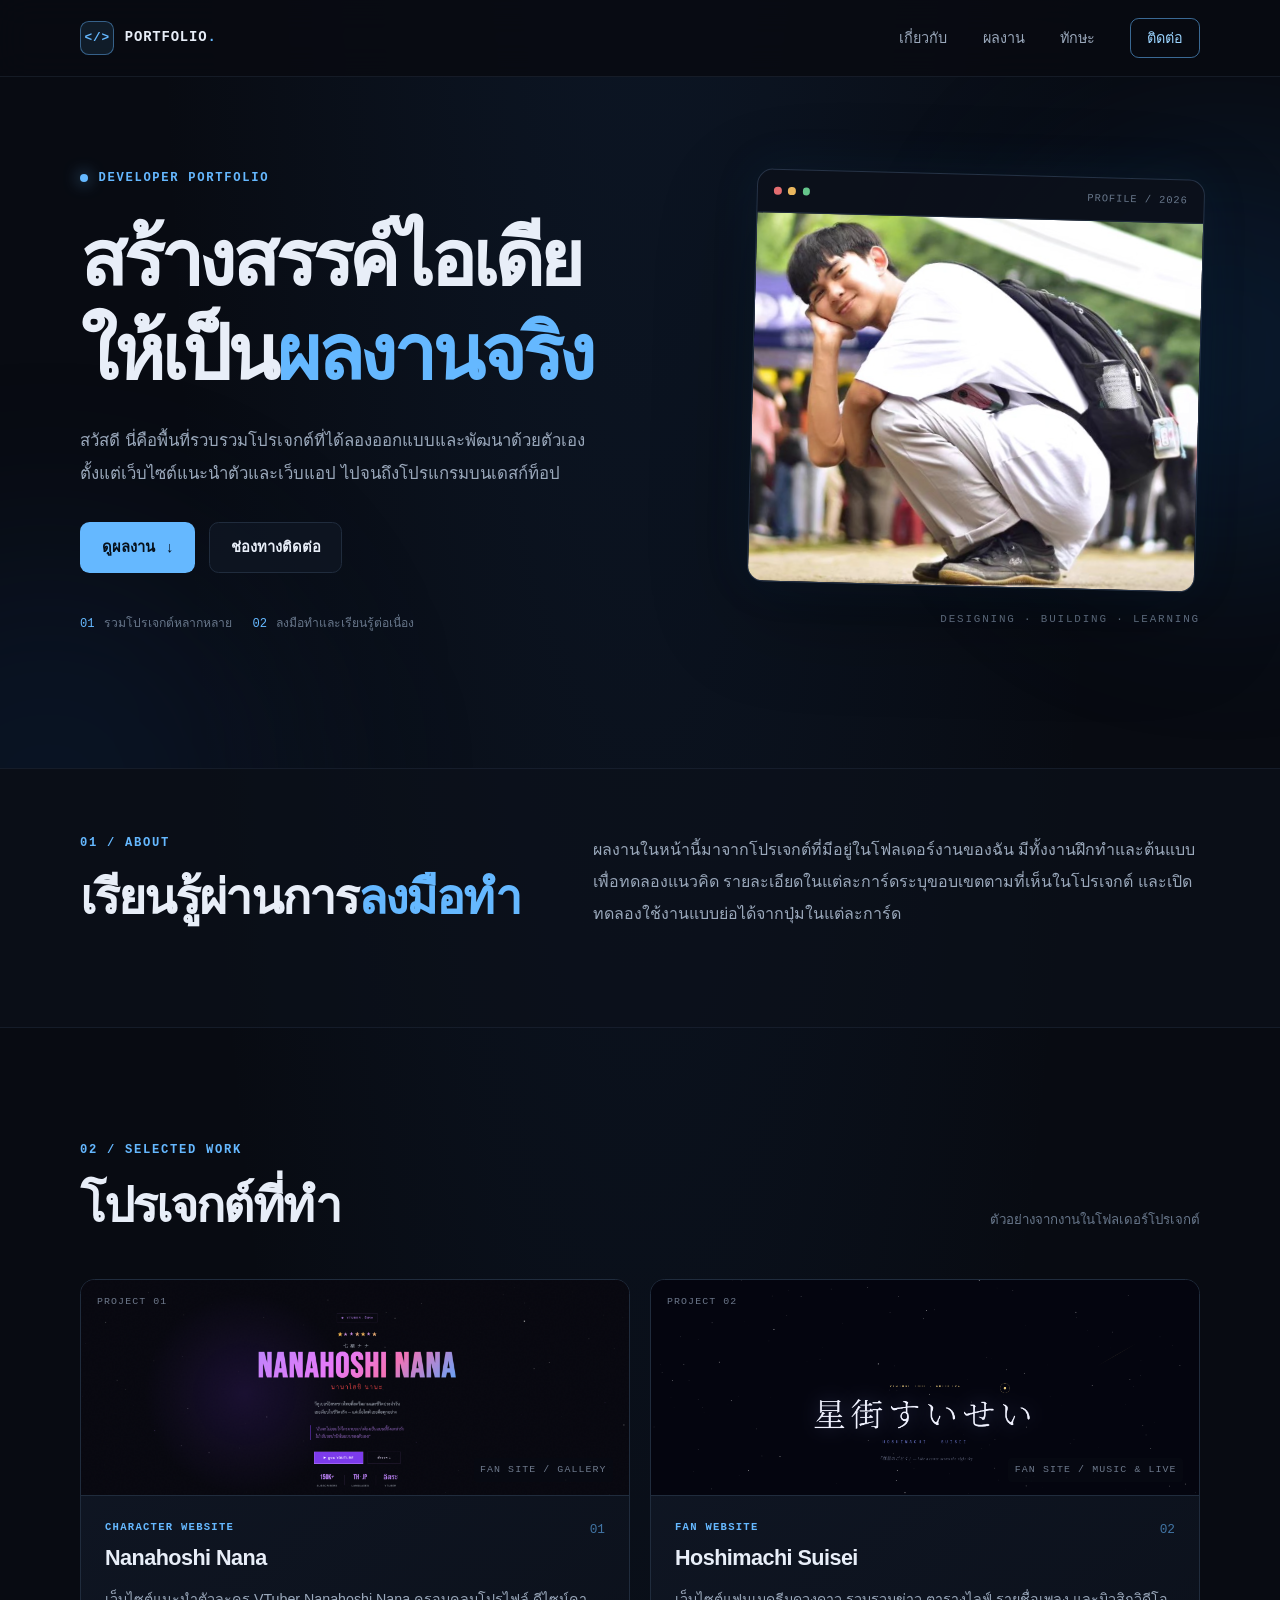
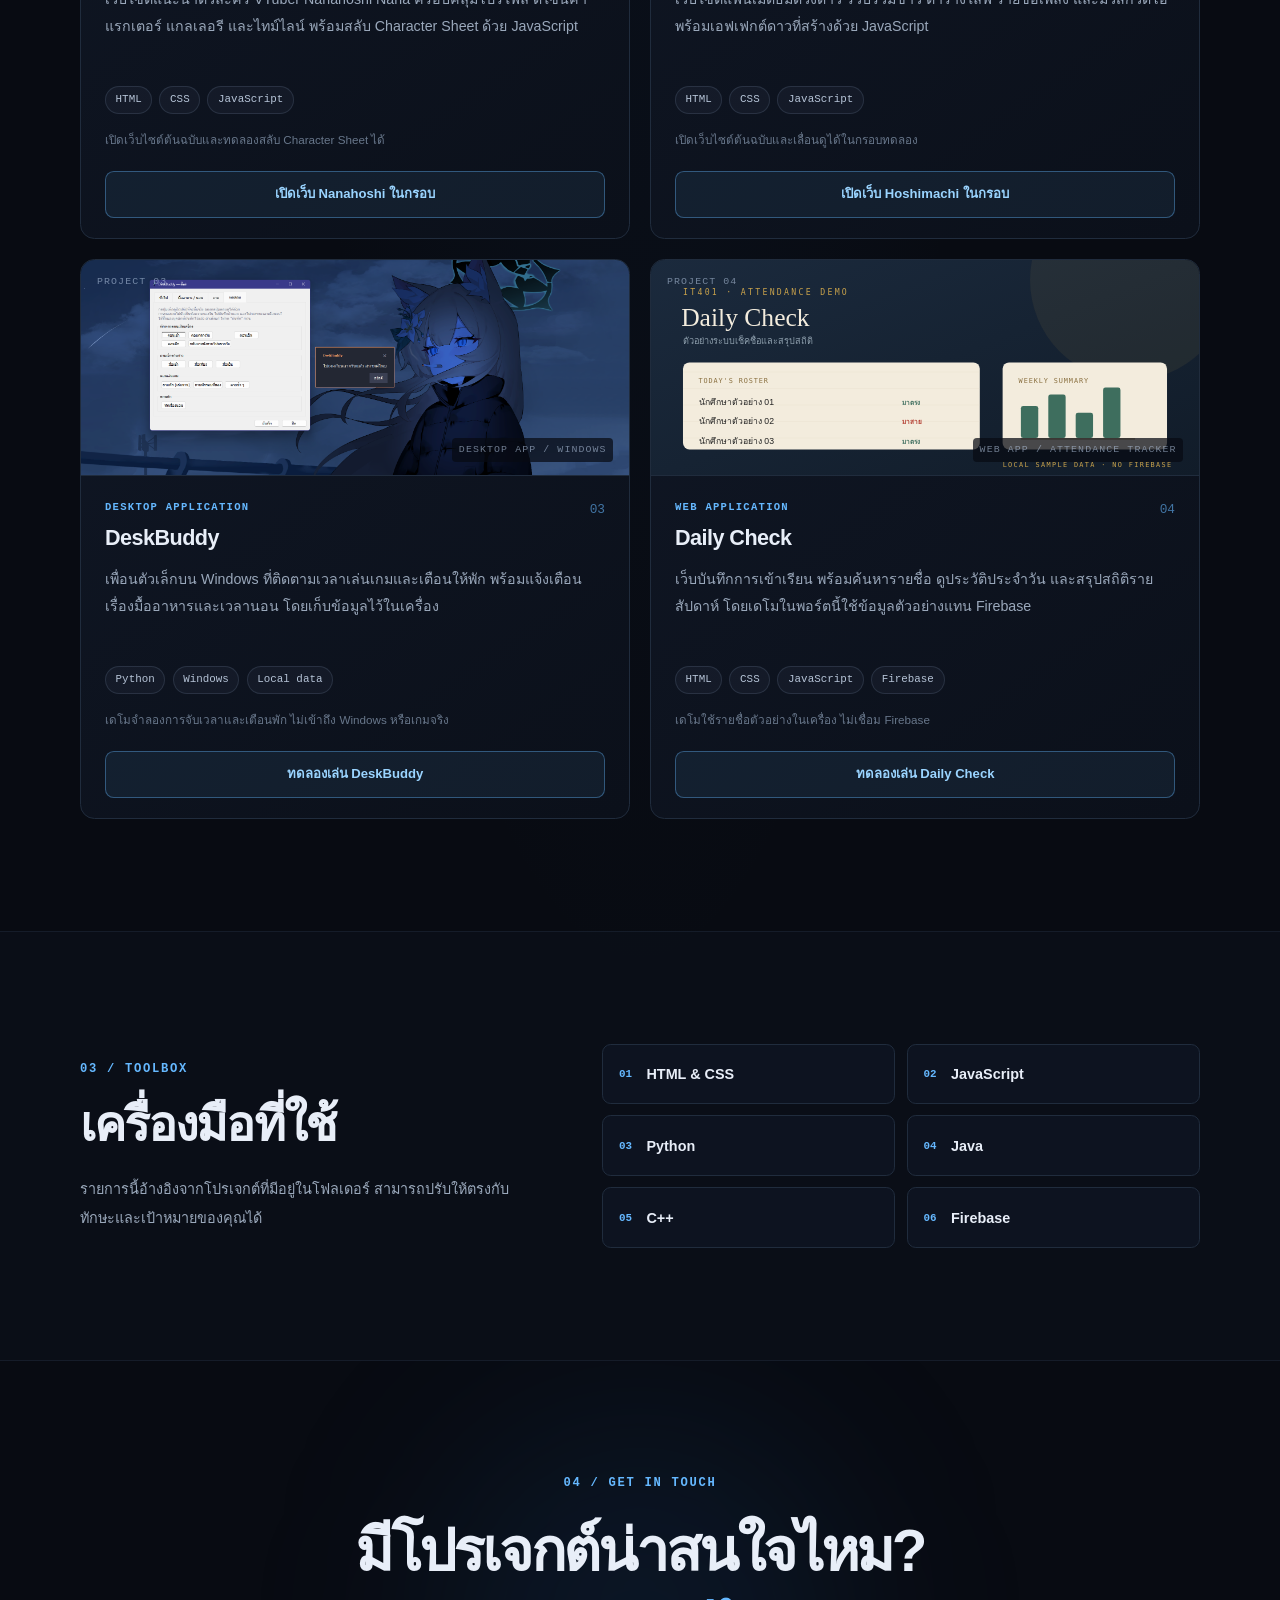
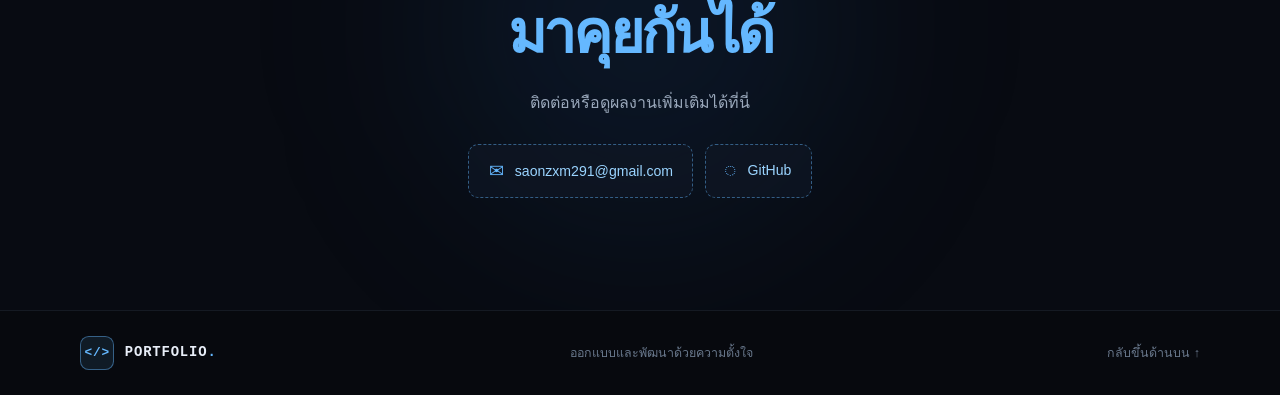
==== index.html @ f4c1aaa4 "Add files via upload" ====
<!DOCTYPE html>
<html lang="th">
  <head>
    <meta charset="UTF-8" />
    <meta name="viewport" content="width=device-width, initial-scale=1.0" />
    <meta
      name="description"
      content="พอร์ตโฟลิโอรวมผลงานด้านเว็บไซต์ โปรแกรม และแอปพลิเคชัน"
    />
    <meta name="theme-color" content="#080b12" />
    <link rel="stylesheet" href="styles.css" />
    <script src="portfolio.js" defer></script>
    <title>Portfolio | ผลงานและโปรเจกต์</title>
  </head>
  <body>
    <header class="header">
      <nav class="nav container" aria-label="เมนูหลัก">
        <a class="nav__logo" href="#home" aria-label="กลับไปหน้าแรก">
          <span class="nav__logo-mark">&lt;/&gt;</span>
          <span>PORTFOLIO<span class="text-accent">.</span></span>
        </a>

        <ul class="nav__list">
          <li><a class="nav__link" href="#about">เกี่ยวกับ</a></li>
          <li><a class="nav__link" href="#projects">ผลงาน</a></li>
          <li><a class="nav__link" href="#skills">ทักษะ</a></li>
          <li><a class="nav__contact" href="#contact">ติดต่อ</a></li>
        </ul>
      </nav>
    </header>

    <main>
      <section class="hero section" id="home">
        <div class="hero__glow hero__glow--one" aria-hidden="true"></div>
        <div class="hero__glow hero__glow--two" aria-hidden="true"></div>
        <div class="container hero__container">
          <div class="hero__content">
            <p class="eyebrow"><span class="status-dot"></span> DEVELOPER PORTFOLIO</p>
            <h1 class="hero__title">
              สร้างสรรค์ไอเดีย<br />
              ให้เป็น<span class="text-accent">ผลงานจริง</span>
            </h1>
            <p class="hero__description">
              สวัสดี นี่คือพื้นที่รวบรวมโปรเจกต์ที่ได้ลองออกแบบและพัฒนาด้วยตัวเอง
              ตั้งแต่เว็บไซต์แนะนำตัวและเว็บแอป ไปจนถึงโปรแกรมบนเดสก์ท็อป
            </p>
            <div class="hero__actions">
              <a class="button button--primary" href="#projects">
                ดูผลงาน <span aria-hidden="true">↓</span>
              </a>
              <a class="button button--outline" href="#contact">ช่องทางติดต่อ</a>
            </div>
            <div class="hero__meta">
              <span><span class="meta-mark">01</span> รวมโปรเจกต์หลากหลาย</span>
              <span><span class="meta-mark">02</span> ลงมือทำและเรียนรู้ต่อเนื่อง</span>
            </div>
          </div>

          <div class="hero__visual">
            <div class="visual-frame">
              <div class="visual-frame__top">
                <span></span><span></span><span></span>
                <span class="visual-frame__label">PROFILE / 2026</span>
              </div>
              <div class="visual-frame__body" data-image-frame>
                <img
                  class="visual-photo"
                  src="Pic/Profile 1.png"
                  alt="ภาพโปรไฟล์"
                  data-frame-image
                  hidden
                />
                <div class="visual-orbit visual-orbit--outer"></div>
                <div class="visual-orbit visual-orbit--inner"></div>
                <div class="visual-code" aria-hidden="true">
                  <span>const</span> creator = {<br />
                  &nbsp;&nbsp;ideas: <i>"many"</i>,<br />
                  &nbsp;&nbsp;status: <i>"building"</i><br />
                  };
                </div>
                <div class="visual-placeholder">
                  <span class="visual-placeholder__icon" aria-hidden="true">＋</span>
                  <span>เพิ่มภาพโปรไฟล์ของคุณ</span>
                  <small>ใส่รูปในโฟลเดอร์นี้แล้วแทนกรอบนี้ได้เลย</small>
                </div>
                <span class="visual-tag">CREATIVE × CODE</span>
              </div>
            </div>
            <span class="hero__visual-caption">DESIGNING · BUILDING · LEARNING</span>
          </div>
        </div>
      </section>

      <section class="about section section--compact" id="about">
        <div class="container about__container">
          <div>
            <p class="eyebrow">01 / ABOUT</p>
            <h2 class="section__title">เรียนรู้ผ่านการ<span class="text-accent">ลงมือทำ</span></h2>
          </div>
          <p class="about__text">
            ผลงานในหน้านี้มาจากโปรเจกต์ที่มีอยู่ในโฟลเดอร์งานของฉัน
            มีทั้งงานฝึกทำและต้นแบบเพื่อทดลองแนวคิด รายละเอียดในแต่ละการ์ดระบุขอบเขตตามที่เห็นในโปรเจกต์
            และเปิดทดลองใช้งานแบบย่อได้จากปุ่มในแต่ละการ์ด
          </p>
        </div>
      </section>

      <section class="projects section" id="projects">
        <div class="container">
          <div class="section-heading">
            <div>
              <p class="eyebrow">02 / SELECTED WORK</p>
              <h2 class="section__title">โปรเจกต์ที่ทำ</h2>
            </div>
            <p class="section-heading__note">ตัวอย่างจากงานในโฟลเดอร์โปรเจกต์</p>
          </div>

          <div class="projects__grid">
            <article class="project-card">
              <div class="project-card__image project-card__image--nanahoshi" data-image-frame>
                <img
                  class="project-card__photo"
                  src="Pic/projects/nanahoshi.png"
                  alt="ภาพตัวอย่าง Nanahoshi Nana"
                  data-frame-image
                  hidden
                />
                <span class="image-index">PROJECT 01</span>
                <span class="image-placeholder"><span aria-hidden="true">＋</span> Nanahoshi Nana</span>
                <span class="image-caption">FAN SITE / GALLERY</span>
              </div>
              <div class="project-card__body">
                <div class="project-card__heading">
                  <div>
                    <p class="project-card__type">CHARACTER WEBSITE</p>
                    <h3>Nanahoshi Nana</h3>
                  </div>
                  <span class="project-card__number">01</span>
                </div>
                <p class="project-card__description">
                  เว็บไซต์แนะนำตัวละคร VTuber Nanahoshi Nana ครอบคลุมโปรไฟล์
                  ดีไซน์คาแรกเตอร์ แกลเลอรี และไทม์ไลน์ พร้อมสลับ Character Sheet ด้วย JavaScript
                </p>
                <ul class="tag-list" aria-label="เทคโนโลยีที่ใช้">
                  <li>HTML</li>
                  <li>CSS</li>
                  <li>JavaScript</li>
                </ul>
                <p class="project-card__hint">เปิดเว็บไซต์ต้นฉบับและทดลองสลับ Character Sheet ได้</p>
              </div>
              <button
                class="project-preview__toggle"
                type="button"
                data-preview-toggle
                data-open-label="เปิดเว็บ Nanahoshi ในกรอบ"
                data-close-label="ปิดเว็บ Nanahoshi"
                aria-expanded="false"
                aria-controls="preview-nanahoshi"
              >เปิดเว็บ Nanahoshi ในกรอบ</button>
              <div class="project-preview" id="preview-nanahoshi" hidden>
                <div class="project-preview__toolbar">
                  <span>เว็บไซต์ Nanahoshi Nana · เลื่อนภายในกรอบได้</span>
                  <a href="demos/nanahoshi/index.html" target="_blank" rel="noopener">เปิดแท็บใหม่</a>
                </div>
                <iframe
                  title="เว็บไซต์ Nanahoshi Nana"
                  data-preview-src="demos/nanahoshi/index.html"
                  loading="lazy"
                  sandbox="allow-scripts"
                ></iframe>
              </div>
            </article>

            <article class="project-card">
              <div class="project-card__image project-card__image--hoshimachi" data-image-frame>
                <img
                  class="project-card__photo"
                  src="Pic/projects/hoshimachi.png"
                  alt="ภาพตัวอย่างเว็บไซต์ Hoshimachi Suisei"
                  data-frame-image
                  hidden
                />
                <span class="image-index">PROJECT 02</span>
                <span class="image-placeholder"><span aria-hidden="true">＋</span> Hoshimachi Suisei</span>
                <span class="image-caption">FAN SITE / MUSIC &amp; LIVE</span>
              </div>
              <div class="project-card__body">
                <div class="project-card__heading">
                  <div>
                    <p class="project-card__type">FAN WEBSITE</p>
                    <h3>Hoshimachi Suisei</h3>
                  </div>
                  <span class="project-card__number">02</span>
                </div>
                <p class="project-card__description">
                  เว็บไซต์แฟนเมดธีมดวงดาว รวบรวมข่าว ตารางไลฟ์ รายชื่อเพลง
                  และมิวสิกวิดีโอ พร้อมเอฟเฟกต์ดาวที่สร้างด้วย JavaScript
                </p>
                <ul class="tag-list" aria-label="เทคโนโลยีที่ใช้">
                  <li>HTML</li>
                  <li>CSS</li>
                  <li>JavaScript</li>
                </ul>
                <p class="project-card__hint">เปิดเว็บไซต์ต้นฉบับและเลื่อนดูได้ในกรอบทดลอง</p>
              </div>
              <button
                class="project-preview__toggle"
                type="button"
                data-preview-toggle
                data-open-label="เปิดเว็บ Hoshimachi ในกรอบ"
                data-close-label="ปิดเว็บ Hoshimachi"
                aria-expanded="false"
                aria-controls="preview-hoshimachi"
              >เปิดเว็บ Hoshimachi ในกรอบ</button>
              <div class="project-preview" id="preview-hoshimachi" hidden>
                <div class="project-preview__toolbar">
                  <span>เว็บไซต์ Hoshimachi Suisei · เลื่อนภายในกรอบได้</span>
                  <a href="demos/hoshimachi/index.html" target="_blank" rel="noopener">เปิดแท็บใหม่</a>
                </div>
                <iframe
                  title="เว็บไซต์ Hoshimachi Suisei"
                  data-preview-src="demos/hoshimachi/index.html"
                  loading="lazy"
                  sandbox="allow-scripts"
                ></iframe>
              </div>
            </article>

            <article class="project-card project-card--featured">
              <div class="project-card__image project-card__image--deskbuddy" data-image-frame>
                <img
                  class="project-card__photo"
                  src="Pic/projects/deskbuddy.png"
                  alt="ภาพหน้าจอ DeskBuddy"
                  data-frame-image
                  hidden
                />
                <span class="image-index">PROJECT 03</span>
                <span class="image-placeholder"><span aria-hidden="true">＋</span> DeskBuddy preview</span>
                <span class="image-caption">DESKTOP APP / WINDOWS</span>
              </div>
              <div class="project-card__body">
                <div class="project-card__heading">
                  <div>
                    <p class="project-card__type">DESKTOP APPLICATION</p>
                    <h3>DeskBuddy</h3>
                  </div>
                  <span class="project-card__number">03</span>
                </div>
                <p class="project-card__description">
                  เพื่อนตัวเล็กบน Windows ที่ติดตามเวลาเล่นเกมและเตือนให้พัก
                  พร้อมแจ้งเตือนเรื่องมื้ออาหารและเวลานอน โดยเก็บข้อมูลไว้ในเครื่อง
                </p>
                <ul class="tag-list" aria-label="เทคโนโลยีที่ใช้">
                  <li>Python</li>
                  <li>Windows</li>
                  <li>Local data</li>
                </ul>
                <p class="project-card__hint">เดโมจำลองการจับเวลาและเตือนพัก ไม่เข้าถึง Windows หรือเกมจริง</p>
              </div>
              <button
                class="project-preview__toggle"
                type="button"
                data-preview-toggle
                data-open-label="ทดลองเล่น DeskBuddy"
                data-close-label="ปิดเดโม DeskBuddy"
                aria-expanded="false"
                aria-controls="preview-deskbuddy"
              >ทดลองเล่น DeskBuddy</button>
              <div class="project-preview" id="preview-deskbuddy" hidden>
                <div class="project-preview__toolbar">
                  <span>เดโมเว็บจำลอง · ไม่อ่าน process หรือข้อมูลเครื่อง</span>
                  <a href="demos/deskbuddy/index.html" target="_blank" rel="noopener">เปิดแท็บใหม่</a>
                </div>
                <iframe
                  title="เดโมจำลอง DeskBuddy"
                  data-preview-src="demos/deskbuddy/index.html"
                  loading="lazy"
                  sandbox="allow-scripts"
                ></iframe>
              </div>
            </article>

            <article class="project-card">
              <div class="project-card__image project-card__image--check" data-image-frame>
                <img
                  class="project-card__photo"
                  src="Pic/projects/daily-check.svg"
                  alt="ภาพหน้าจอ Daily Check"
                  data-frame-image
                  hidden
                />
                <span class="image-index">PROJECT 04</span>
                <span class="image-placeholder"><span aria-hidden="true">＋</span> Daily Check demo</span>
                <span class="image-caption">WEB APP / ATTENDANCE TRACKER</span>
              </div>
              <div class="project-card__body">
                <div class="project-card__heading">
                  <div>
                    <p class="project-card__type">WEB APPLICATION</p>
                    <h3>Daily Check</h3>
                  </div>
                  <span class="project-card__number">04</span>
                </div>
                <p class="project-card__description">
                  เว็บบันทึกการเข้าเรียน พร้อมค้นหารายชื่อ ดูประวัติประจำวัน
                  และสรุปสถิติรายสัปดาห์ โดยเดโมในพอร์ตนี้ใช้ข้อมูลตัวอย่างแทน Firebase
                </p>
                <ul class="tag-list" aria-label="เทคโนโลยีที่ใช้">
                  <li>HTML</li>
                  <li>CSS</li>
                  <li>JavaScript</li>
                  <li>Firebase</li>
                </ul>
                <p class="project-card__hint">เดโมใช้รายชื่อตัวอย่างในเครื่อง ไม่เชื่อม Firebase</p>
              </div>
              <button
                class="project-preview__toggle"
                type="button"
                data-preview-toggle
                data-open-label="ทดลองเล่น Daily Check"
                data-close-label="ปิดเดโม Daily Check"
                aria-expanded="false"
                aria-controls="preview-daily-check"
              >ทดลองเล่น Daily Check</button>
              <div class="project-preview" id="preview-daily-check" hidden>
                <div class="project-preview__toolbar">
                  <span>ข้อมูลตัวอย่างเท่านั้น · ไม่มีการเชื่อมต่อหรือเขียนข้อมูล Firebase</span>
                  <a href="demos/daily-check/index.html" target="_blank" rel="noopener">เปิดแท็บใหม่</a>
                </div>
                <iframe
                  title="เดโมจำลอง Daily Check"
                  data-preview-src="demos/daily-check/index.html"
                  loading="lazy"
                  sandbox="allow-scripts"
                ></iframe>
              </div>
            </article>
          </div>
        </div>
      </section>

      <section class="skills section" id="skills">
        <div class="container skills__container">
          <div>
            <p class="eyebrow">03 / TOOLBOX</p>
            <h2 class="section__title">เครื่องมือที่ใช้</h2>
            <p class="skills__description">
              รายการนี้อ้างอิงจากโปรเจกต์ที่มีอยู่ในโฟลเดอร์ สามารถปรับให้ตรงกับทักษะและเป้าหมายของคุณได้
            </p>
          </div>
          <ul class="skills__list">
            <li><span>01</span> HTML &amp; CSS</li>
            <li><span>02</span> JavaScript</li>
            <li><span>03</span> Python</li>
            <li><span>04</span> Java</li>
            <li><span>05</span> C++</li>
            <li><span>06</span> Firebase</li>
          </ul>
        </div>
      </section>

      <section class="contact section" id="contact">
        <div class="container contact__container">
          <p class="eyebrow">04 / GET IN TOUCH</p>
          <h2 class="contact__title">มีโปรเจกต์น่าสนใจไหม?<br /><span class="text-accent">มาคุยกันได้</span></h2>
          <p class="contact__description">
            ติดต่อหรือดูผลงานเพิ่มเติมได้ที่นี่
          </p>
          <div class="contact__placeholder" role="list" aria-label="ช่องทางติดต่อ">
            <div class="contact__copy-wrap" role="listitem">
              <button class="contact__item" type="button" data-copy-email="saonzxm291@gmail.com">
                <span aria-hidden="true">✉</span>
                <span>saonzxm291@gmail.com</span>
              </button>
              <span class="contact__copy-toast" data-copy-toast aria-hidden="true"></span>
            </div>
            <a class="contact__item" href="https://github.com/sook001" target="_blank" rel="noopener noreferrer" role="listitem">
              <span aria-hidden="true">◌</span>
              <span>GitHub</span>
            </a>
          </div>
          <p class="contact__copy-status" data-copy-status role="status" aria-live="polite"></p>
        </div>
      </section>
    </main>

    <footer class="footer">
      <div class="container footer__container">
        <a class="nav__logo" href="#home">
          <span class="nav__logo-mark">&lt;/&gt;</span>
          <span>PORTFOLIO<span class="text-accent">.</span></span>
        </a>
        <p>ออกแบบและพัฒนาด้วยความตั้งใจ</p>
        <a class="footer__top" href="#home">กลับขึ้นด้านบน ↑</a>
      </div>
    </footer>
  </body>
</html>
---- styles.css ----
:root {
  color-scheme: dark;
  --color-bg: #080b12;
  --color-bg-soft: #0c111b;
  --color-panel: #101725;
  --color-panel-light: #141e2e;
  --color-border: #202c3d;
  --color-text: #e8eef8;
  --color-muted: #9aa8bb;
  --color-dim: #68778b;
  --color-accent: #65b8ff;
  --color-accent-bright: #9ad4ff;
  --font-sans: "Inter", "Noto Sans Thai", "Leelawadee UI", Tahoma, sans-serif;
}

* {
  box-sizing: border-box;
  margin: 0;
  padding: 0;
}

html {
  scroll-behavior: smooth;
  scroll-padding-top: 6rem;
}

body {
  min-width: 320px;
  background:
    radial-gradient(ellipse at 50% -25%, rgba(35, 83, 142, 0.18), transparent 55%),
    var(--color-bg);
  color: var(--color-text);
  font-family: var(--font-sans);
  font-size: 1rem;
  line-height: 1.7;
  -webkit-font-smoothing: antialiased;
}

a {
  color: inherit;
  text-decoration: none;
}

ul {
  list-style: none;
}

a:focus-visible,
button:focus-visible {
  outline: 2px solid var(--color-accent-bright);
  outline-offset: 4px;
}

.container {
  width: min(1120px, calc(100% - 3rem));
  margin-inline: auto;
}

.section {
  position: relative;
  padding: 7rem 0;
}

.section--compact {
  padding: 4rem 0 6rem;
}

.text-accent {
  color: var(--color-accent);
}

.eyebrow {
  display: flex;
  align-items: center;
  gap: 0.65rem;
  color: var(--color-accent);
  font-family: "Consolas", "Courier New", monospace;
  font-size: 0.76rem;
  font-weight: 700;
  letter-spacing: 0.14em;
}

.header {
  position: fixed;
  z-index: 10;
  inset: 0 0 auto;
  border-bottom: 1px solid rgba(120, 151, 191, 0.12);
  background: rgba(8, 11, 18, 0.88);
  backdrop-filter: blur(16px);
}

.nav {
  display: flex;
  min-height: 4.75rem;
  align-items: center;
  justify-content: space-between;
  gap: 2rem;
}

.nav__logo {
  display: inline-flex;
  align-items: center;
  gap: 0.65rem;
  font-family: "Consolas", "Courier New", monospace;
  font-size: 0.87rem;
  font-weight: 700;
  letter-spacing: 0.06em;
}

.nav__logo-mark {
  display: grid;
  width: 2.15rem;
  height: 2.15rem;
  place-items: center;
  border: 1px solid rgba(101, 184, 255, 0.45);
  border-radius: 0.55rem;
  background: rgba(101, 184, 255, 0.1);
  color: var(--color-accent);
  font-size: 0.8rem;
}

.nav__list {
  display: flex;
  align-items: center;
  gap: clamp(1rem, 3vw, 2.2rem);
  color: var(--color-muted);
  font-size: 0.9rem;
}

.nav__link {
  transition: color 160ms ease;
}

.nav__link:hover,
.footer__top:hover {
  color: var(--color-accent-bright);
}

.nav__contact {
  display: inline-flex;
  min-height: 2.55rem;
  align-items: center;
  padding: 0.35rem 1rem;
  border: 1px solid rgba(101, 184, 255, 0.55);
  border-radius: 0.55rem;
  color: var(--color-accent-bright);
  transition: background-color 160ms ease, border-color 160ms ease;
}

.nav__contact:hover {
  border-color: var(--color-accent);
  background: rgba(101, 184, 255, 0.1);
}

.hero {
  min-height: 48rem;
  overflow: hidden;
  padding-top: 10.5rem;
  padding-bottom: 6.5rem;
}

.hero__container {
  position: relative;
  z-index: 1;
  display: grid;
  grid-template-columns: 1.06fr 0.94fr;
  align-items: center;
  gap: clamp(3rem, 7vw, 6.5rem);
}

.hero__glow {
  position: absolute;
  width: 25rem;
  aspect-ratio: 1;
  border-radius: 50%;
  background: rgba(27, 105, 190, 0.16);
  filter: blur(95px);
  pointer-events: none;
}

.hero__glow--one {
  top: 10rem;
  right: -9rem;
}

.hero__glow--two {
  bottom: -16rem;
  left: -12rem;
  width: 30rem;
  background: rgba(24, 62, 122, 0.16);
}

.status-dot {
  width: 0.5rem;
  height: 0.5rem;
  border-radius: 50%;
  background: var(--color-accent);
  box-shadow: 0 0 1rem rgba(101, 184, 255, 0.8);
}

.hero__title {
  margin-top: 1.55rem;
  font-size: clamp(3rem, 6vw, 5.15rem);
  font-weight: 750;
  letter-spacing: -0.055em;
  line-height: 1.22;
}

.hero__description {
  max-width: 35rem;
  margin-top: 1.5rem;
  color: var(--color-muted);
  font-size: 1.05rem;
  line-height: 1.95;
}

.hero__actions {
  display: flex;
  flex-wrap: wrap;
  gap: 0.85rem;
  margin-top: 2rem;
}

.button {
  display: inline-flex;
  min-height: 3.15rem;
  align-items: center;
  justify-content: center;
  gap: 0.7rem;
  padding: 0.7rem 1.3rem;
  border: 1px solid transparent;
  border-radius: 0.6rem;
  font-size: 0.92rem;
  font-weight: 650;
  transition: transform 160ms ease, background-color 160ms ease, border-color 160ms ease;
}

.button:hover {
  transform: translateY(-2px);
}

.button--primary {
  background: var(--color-accent);
  color: #07101a;
}

.button--primary:hover {
  background: var(--color-accent-bright);
}

.button--outline {
  border-color: var(--color-border);
  background: rgba(16, 23, 37, 0.65);
  color: var(--color-text);
}

.button--outline:hover {
  border-color: rgba(101, 184, 255, 0.55);
}

.hero__meta {
  display: flex;
  flex-wrap: wrap;
  gap: 1.3rem;
  margin-top: 2.5rem;
  color: var(--color-dim);
  font-size: 0.76rem;
}

.meta-mark {
  margin-right: 0.35rem;
  color: var(--color-accent);
  font-family: "Consolas", "Courier New", monospace;
}

.hero__visual {
  width: min(100%, 28rem);
  justify-self: end;
}

.visual-frame {
  overflow: hidden;
  border: 1px solid rgba(125, 162, 208, 0.24);
  border-radius: 1rem;
  background: rgba(12, 17, 27, 0.88);
  box-shadow: 0 2rem 6rem rgba(0, 0, 0, 0.28), 0 0 3rem rgba(29, 103, 180, 0.1);
  transform: rotate(1.5deg);
}

.visual-frame__top {
  display: flex;
  height: 2.7rem;
  align-items: center;
  gap: 0.42rem;
  padding: 0 1rem;
  border-bottom: 1px solid var(--color-border);
}

.visual-frame__top > span:not(.visual-frame__label) {
  width: 0.48rem;
  height: 0.48rem;
  border-radius: 50%;
  background: #39475a;
}

.visual-frame__top > span:first-child {
  background: #e36d70;
}

.visual-frame__top > span:nth-child(2) {
  background: #e9b65e;
}

.visual-frame__top > span:nth-child(3) {
  background: #65c58b;
}

.visual-frame__label {
  margin-left: auto;
  color: var(--color-dim);
  font-family: "Consolas", "Courier New", monospace;
  font-size: 0.65rem;
  letter-spacing: 0.09em;
}

.visual-frame__body {
  position: relative;
  display: grid;
  min-height: 23rem;
  overflow: hidden;
  place-items: center;
  background:
    linear-gradient(rgba(101, 184, 255, 0.045) 1px, transparent 1px),
    linear-gradient(90deg, rgba(101, 184, 255, 0.045) 1px, transparent 1px),
    radial-gradient(ellipse at center, rgba(23, 71, 125, 0.3), transparent 70%);
  background-size: 2rem 2rem, 2rem 2rem, auto;
}

.visual-photo {
  position: absolute;
  z-index: 1;
  inset: 0;
  width: 100%;
  height: 100%;
  object-fit: cover;
}

.visual-frame__body.has-image .visual-orbit,
.visual-frame__body.has-image .visual-code,
.visual-frame__body.has-image .visual-placeholder {
  display: none;
}

.visual-orbit {
  position: absolute;
  aspect-ratio: 1;
  border: 1px solid rgba(101, 184, 255, 0.13);
  border-radius: 50%;
}

.visual-orbit--outer {
  width: 17rem;
}

.visual-orbit--inner {
  width: 12.5rem;
  border-style: dashed;
  border-color: rgba(101, 184, 255, 0.2);
}

.visual-code {
  position: absolute;
  top: 1.25rem;
  left: 1.35rem;
  color: #9baac0;
  font-family: "Consolas", "Courier New", monospace;
  font-size: 0.7rem;
  line-height: 1.75;
  opacity: 0.76;
}

.visual-code span {
  color: #c792ea;
}

.visual-code i {
  color: #c3e88d;
  font-style: normal;
}

.visual-placeholder {
  position: relative;
  z-index: 1;
  display: flex;
  width: 12.5rem;
  min-height: 12.5rem;
  flex-direction: column;
  align-items: center;
  justify-content: center;
  gap: 0.35rem;
  padding: 1rem;
  border: 1px dashed rgba(125, 190, 246, 0.52);
  border-radius: 50%;
  background: rgba(10, 17, 28, 0.82);
  color: var(--color-accent-bright);
  text-align: center;
  font-size: 0.83rem;
}

.visual-placeholder__icon {
  display: grid;
  width: 2rem;
  height: 2rem;
  place-items: center;
  margin-bottom: 0.2rem;
  border: 1px solid rgba(101, 184, 255, 0.4);
  border-radius: 50%;
  font-size: 1.25rem;
}

.visual-placeholder small {
  max-width: 9.5rem;
  color: var(--color-muted);
  font-size: 0.65rem;
  line-height: 1.5;
}

.visual-tag {
  position: absolute;
  right: 1rem;
  bottom: 1rem;
  color: var(--color-dim);
  font-family: "Consolas", "Courier New", monospace;
  font-size: 0.62rem;
  letter-spacing: 0.1em;
}

.hero__visual-caption {
  display: block;
  margin-top: 1.45rem;
  color: var(--color-dim);
  font-family: "Consolas", "Courier New", monospace;
  font-size: 0.68rem;
  letter-spacing: 0.17em;
  text-align: right;
}

.about {
  border-top: 1px solid rgba(120, 151, 191, 0.1);
  border-bottom: 1px solid rgba(120, 151, 191, 0.1);
  background: rgba(12, 17, 27, 0.62);
}

.about__container {
  display: grid;
  grid-template-columns: 0.85fr 1.15fr;
  align-items: center;
  gap: 4rem;
}

.section__title {
  margin-top: 0.8rem;
  font-size: clamp(2rem, 4vw, 3rem);
  font-weight: 700;
  letter-spacing: -0.04em;
  line-height: 1.35;
}

.about__text,
.skills__description {
  color: var(--color-muted);
  line-height: 2;
}

.section-heading {
  display: flex;
  align-items: end;
  justify-content: space-between;
  gap: 2rem;
  margin-bottom: 2.5rem;
}

.section-heading__note {
  padding-bottom: 0.45rem;
  color: var(--color-dim);
  font-size: 0.83rem;
}

.projects__grid {
  display: grid;
  grid-template-columns: repeat(2, minmax(0, 1fr));
  gap: 1.25rem;
}

.project-card {
  overflow: hidden;
  border: 1px solid var(--color-border);
  border-radius: 0.9rem;
  background: linear-gradient(145deg, rgba(16, 23, 37, 0.98), rgba(11, 16, 26, 0.98));
  transition: transform 180ms ease, border-color 180ms ease, box-shadow 180ms ease;
}

.project-card:hover {
  transform: translateY(-4px);
  border-color: rgba(101, 184, 255, 0.42);
  box-shadow: 0 1rem 2.5rem rgba(0, 0, 0, 0.2);
}

.project-card__image {
  position: relative;
  display: grid;
  min-height: 13.5rem;
  overflow: hidden;
  place-items: center;
  border-bottom: 1px solid var(--color-border);
  background-color: #0c1421;
  background-image:
    linear-gradient(rgba(101, 184, 255, 0.05) 1px, transparent 1px),
    linear-gradient(90deg, rgba(101, 184, 255, 0.05) 1px, transparent 1px);
  background-position: center;
  background-size: 1.55rem 1.55rem;
}

.project-card__photo {
  position: absolute;
  z-index: 0;
  inset: 0;
  width: 100%;
  height: 100%;
  object-fit: cover;
}

.project-card__image.has-image::before,
.project-card__image.has-image .image-placeholder {
  display: none;
}

.project-card__image::before {
  position: absolute;
  width: 15rem;
  aspect-ratio: 1;
  border: 1px solid rgba(101, 184, 255, 0.13);
  border-radius: 50%;
  content: "";
}

.project-card__image--deskbuddy {
  background-color: #10191a;
  background-image:
    linear-gradient(rgba(129, 210, 170, 0.05) 1px, transparent 1px),
    linear-gradient(90deg, rgba(129, 210, 170, 0.05) 1px, transparent 1px);
}

.project-card__image--deskbuddy::before {
  border-color: rgba(129, 210, 170, 0.2);
}

.project-card__image--hoshimachi {
  background-color: #111321;
  background-image:
    linear-gradient(rgba(160, 164, 255, 0.05) 1px, transparent 1px),
    linear-gradient(90deg, rgba(160, 164, 255, 0.05) 1px, transparent 1px);
}

.project-card__image--hoshimachi::before {
  border-color: rgba(160, 164, 255, 0.2);
}

.project-card__image--nanahoshi {
  background-color: #17111a;
  background-image:
    linear-gradient(rgba(240, 110, 150, 0.05) 1px, transparent 1px),
    linear-gradient(90deg, rgba(240, 110, 150, 0.05) 1px, transparent 1px);
}

.project-card__image--nanahoshi::before {
  border-color: rgba(240, 110, 150, 0.2);
}

.project-card__image--check {
  background-color: #111721;
}

.image-index,
.image-caption {
  position: absolute;
  z-index: 1;
  color: rgba(185, 204, 229, 0.58);
  font-family: "Consolas", "Courier New", monospace;
  font-size: 0.62rem;
  letter-spacing: 0.11em;
}

.image-index {
  top: 0.9rem;
  left: 1rem;
}

.image-caption {
  right: 1rem;
  bottom: 0.8rem;
  padding: 0.2rem 0.4rem;
  border-radius: 0.25rem;
  background: rgba(8, 11, 18, 0.72);
}

.image-placeholder {
  position: relative;
  z-index: 1;
  display: flex;
  min-height: 3rem;
  align-items: center;
  gap: 0.6rem;
  padding: 0.65rem 1rem;
  border: 1px dashed rgba(147, 190, 235, 0.42);
  border-radius: 0.6rem;
  background: rgba(8, 11, 18, 0.76);
  color: #c5d3e6;
  font-size: 0.8rem;
  text-align: center;
}

.image-placeholder span {
  color: var(--color-accent);
  font-size: 1.2rem;
}

.project-card__body {
  padding: 1.45rem 1.5rem 1.35rem;
}

.project-card__heading {
  display: flex;
  align-items: start;
  justify-content: space-between;
  gap: 1rem;
}

.project-card__type {
  color: var(--color-accent);
  font-family: "Consolas", "Courier New", monospace;
  font-size: 0.66rem;
  font-weight: 700;
  letter-spacing: 0.12em;
}

.project-card h3 {
  margin-top: 0.35rem;
  font-size: 1.35rem;
  font-weight: 650;
  letter-spacing: -0.025em;
  line-height: 1.45;
}

.project-card__number {
  color: rgba(101, 184, 255, 0.6);
  font-family: "Consolas", "Courier New", monospace;
  font-size: 0.8rem;
}

.project-card__description {
  min-height: 5.2rem;
  margin-top: 0.8rem;
  color: var(--color-muted);
  font-size: 0.89rem;
  line-height: 1.85;
}

.tag-list {
  display: flex;
  flex-wrap: wrap;
  gap: 0.45rem;
  margin-top: 1rem;
}

.tag-list li {
  padding: 0.24rem 0.6rem;
  border: 1px solid rgba(133, 157, 189, 0.18);
  border-radius: 99px;
  background: rgba(133, 157, 189, 0.06);
  color: #b6c4d7;
  font-family: "Consolas", "Courier New", var(--font-sans);
  font-size: 0.68rem;
}

.project-card__hint {
  margin-top: 1rem;
  color: var(--color-dim);
  font-size: 0.73rem;
}

.project-preview__toggle {
  display: block;
  width: calc(100% - 3rem);
  min-height: 2.9rem;
  margin: 0 1.5rem 1.25rem;
  padding: 0.65rem 1rem;
  border: 1px solid rgba(101, 184, 255, 0.38);
  border-radius: 0.55rem;
  background: rgba(101, 184, 255, 0.08);
  color: var(--color-accent-bright);
  font: inherit;
  font-size: 0.82rem;
  font-weight: 650;
  cursor: pointer;
  transition: background-color 160ms ease, border-color 160ms ease;
}

.project-preview__toggle:hover,
.project-preview__toggle[aria-expanded="true"] {
  border-color: var(--color-accent);
  background: rgba(101, 184, 255, 0.16);
}

.project-preview {
  border-top: 1px solid var(--color-border);
  background: #070a11;
}

.project-preview__toolbar {
  display: flex;
  min-height: 2.8rem;
  flex-wrap: wrap;
  align-items: center;
  justify-content: space-between;
  gap: 0.5rem 1rem;
  padding: 0.55rem 1rem;
  color: var(--color-muted);
  font-size: 0.72rem;
}

.project-preview__toolbar a {
  color: var(--color-accent-bright);
  white-space: nowrap;
}

.project-preview iframe {
  display: block;
  width: 100%;
  height: 560px;
  border: 0;
  background: var(--color-bg);
}

.skills {
  border-top: 1px solid rgba(120, 151, 191, 0.1);
  border-bottom: 1px solid rgba(120, 151, 191, 0.1);
  background: rgba(12, 17, 27, 0.62);
}

.skills__container {
  display: grid;
  grid-template-columns: 0.85fr 1.15fr;
  align-items: center;
  gap: 5rem;
}

.skills__description {
  max-width: 28rem;
  margin-top: 1.1rem;
  font-size: 0.9rem;
}

.skills__list {
  display: grid;
  grid-template-columns: repeat(2, minmax(0, 1fr));
  gap: 0.7rem;
}

.skills__list li {
  display: flex;
  min-height: 3.8rem;
  align-items: center;
  gap: 0.9rem;
  padding: 0.7rem 1rem;
  border: 1px solid var(--color-border);
  border-radius: 0.55rem;
  background: rgba(16, 23, 37, 0.68);
  font-size: 0.9rem;
  font-weight: 550;
}

.skills__list li span {
  color: var(--color-accent);
  font-family: "Consolas", "Courier New", monospace;
  font-size: 0.68rem;
}

.contact {
  overflow: hidden;
  text-align: center;
}

.contact::before {
  position: absolute;
  top: 4rem;
  left: 50%;
  width: 25rem;
  aspect-ratio: 1;
  border-radius: 50%;
  background: rgba(30, 95, 160, 0.14);
  content: "";
  filter: blur(95px);
  transform: translateX(-50%);
  pointer-events: none;
}

.contact__container {
  position: relative;
  z-index: 1;
}

.contact__eyebrow {
  justify-content: center;
}

.contact__container > .eyebrow {
  justify-content: center;
}

.contact__title {
  margin-top: 1rem;
  font-size: clamp(2.2rem, 5vw, 3.65rem);
  letter-spacing: -0.045em;
  line-height: 1.4;
}

.contact__description {
  margin-top: 1rem;
  color: var(--color-muted);
}

.contact__placeholder {
  display: flex;
  flex-wrap: wrap;
  justify-content: center;
  gap: 0.75rem;
  margin-top: 1.7rem;
}

.contact__copy-wrap {
  position: relative;
}

.contact__item {
  display: inline-flex;
  min-height: 3.4rem;
  align-items: center;
  gap: 0.7rem;
  padding: 0.7rem 1.2rem;
  border: 1px dashed rgba(101, 184, 255, 0.45);
  border-radius: 0.65rem;
  background: rgba(16, 23, 37, 0.65);
  color: var(--color-accent-bright);
  font-size: 0.88rem;
  font-family: inherit;
  cursor: pointer;
  transition: transform 180ms ease, border-color 180ms ease, box-shadow 180ms ease;
}

.contact__item:hover,
.contact__item:focus-visible {
  transform: translateY(-1px);
  border-color: rgba(125, 215, 255, 0.8);
  box-shadow: 0 0 0 1px rgba(125, 215, 255, 0.18);
}

.contact__item:active {
  transform: scale(0.95);
}

.contact__item span:first-child {
  color: var(--color-accent);
  font-size: 1.1rem;
}

.contact__copy-toast {
  position: fixed;
  z-index: 1000;
  padding: 0.25rem 0.7rem;
  border: 1px solid rgba(101, 184, 255, 0.35);
  border-radius: 999px;
  background: var(--color-panel);
  color: var(--color-accent-bright);
  font-size: 0.75rem;
  white-space: nowrap;
  opacity: 0;
  pointer-events: none;
  transform-origin: left top;
  transform: translate(0, 0) scale(0.8);
}

.contact__copy-toast.is-visible {
  animation: contact-toast-eject 1.15s ease forwards;
}

.contact__copy-toast[data-state="error"] {
  border-color: rgba(255, 130, 130, 0.5);
  color: #ffb0b0;
}

.contact__copy-status {
  position: absolute;
  width: 1px;
  height: 1px;
  padding: 0;
  margin: -1px;
  overflow: hidden;
  clip: rect(0, 0, 0, 0);
  white-space: nowrap;
  border: 0;
}

@keyframes contact-toast-eject {
  0% {
    opacity: 0;
    transform: translate(0, 0) scale(0.7, 0.45);
  }

  4% {
    opacity: 1;
    transform: translate(0, 2px) scale(1.15, 0.7);
    animation-timing-function: cubic-bezier(0.2, 0.8, 0.2, 1);
  }

  10% {
    opacity: 1;
    transform: translate(-6px, -15px) rotate(-7deg) scale(1.05, 0.95);
    animation-timing-function: cubic-bezier(0.15, 0.7, 0.25, 1);
  }

  22% {
    opacity: 1;
    transform: translate(var(--toast-x-apex), var(--toast-y-apex)) rotate(-14deg);
    animation-timing-function: cubic-bezier(0.4, 0, 0.8, 1);
  }

  78% {
    opacity: 1;
    transform: translate(var(--toast-x-land), var(--toast-y-land)) rotate(5deg) scale(0.82);
  }

  100% {
    opacity: 0;
    transform: translate(var(--toast-x-land), var(--toast-y-exit)) rotate(5deg) scale(0.62);
  }
}

.footer {
  border-top: 1px solid rgba(120, 151, 191, 0.12);
  background: #07090e;
}

.footer__container {
  display: flex;
  min-height: 5.25rem;
  flex-wrap: wrap;
  align-items: center;
  justify-content: space-between;
  gap: 1rem;
}

.footer__container > p,
.footer__top {
  color: var(--color-dim);
  font-size: 0.78rem;
}

.footer__top {
  transition: color 160ms ease;
}

@media (min-width: 900px) {
  .project-card--featured {
    grid-row: span 1;
  }
}

@media (max-width: 900px) {
  .hero {
    min-height: auto;
    padding-top: 9rem;
  }

  .hero__container {
    grid-template-columns: 1fr 0.82fr;
    gap: 2rem;
  }

  .hero__visual {
    width: 100%;
  }

  .visual-frame__body {
    min-height: 20rem;
  }

  .about__container,
  .skills__container {
    gap: 2.5rem;
  }
}

@media (max-width: 680px) {
  html {
    scroll-padding-top: 5rem;
  }

  .container {
    width: min(100% - 2rem, 36rem);
  }

  .section {
    padding: 5rem 0;
  }

  .section--compact {
    padding: 3.5rem 0 4.5rem;
  }

  .nav {
    min-height: 4.25rem;
    gap: 0.8rem;
  }

  .nav__logo {
    gap: 0.45rem;
    font-size: 0.74rem;
  }

  .nav__logo-mark {
    width: 1.9rem;
    height: 1.9rem;
  }

  .nav__list {
    gap: clamp(0.65rem, 3vw, 1rem);
    font-size: 0.73rem;
  }

  .nav__contact {
    min-height: 2.15rem;
    padding-inline: 0.65rem;
  }

  .hero {
    padding-top: 7.8rem;
    padding-bottom: 4rem;
  }

  .hero__container {
    grid-template-columns: 1fr;
    gap: 3rem;
  }

  .hero__title {
    font-size: clamp(2.8rem, 12vw, 4.1rem);
  }

  .hero__description {
    font-size: 0.96rem;
  }

  .hero__visual {
    width: min(100%, 25rem);
    justify-self: center;
  }

  .visual-frame {
    transform: none;
  }

  .visual-frame__body {
    min-height: 20rem;
  }

  .hero__visual-caption {
    text-align: center;
  }

  .hero__meta {
    gap: 0.6rem 1.1rem;
  }

  .about__container,
  .skills__container {
    grid-template-columns: 1fr;
    gap: 1.5rem;
  }

  .section-heading {
    display: block;
    margin-bottom: 1.7rem;
  }

  .section-heading__note {
    margin-top: 0.65rem;
  }

  .projects__grid {
    grid-template-columns: 1fr;
  }

  .project-card__image {
    min-height: 12rem;
  }

  .project-card__description {
    min-height: auto;
  }

  .project-preview__toggle {
    width: calc(100% - 2.5rem);
    margin-inline: 1.25rem;
  }

  .project-preview iframe {
    height: 500px;
  }

  .skills__list {
    gap: 0.55rem;
  }

  .skills__list li {
    min-height: 3.4rem;
    gap: 0.55rem;
    padding-inline: 0.7rem;
    font-size: 0.8rem;
  }

  .contact__placeholder {
    max-width: 100%;
    font-size: 0.78rem;
  }

  .footer__container {
    justify-content: center;
    padding-block: 1.2rem;
    text-align: center;
  }

  .footer__container > p {
    flex-basis: 100%;
    order: 1;
  }
}

@media (max-width: 390px) {
  .nav__list {
    gap: 0.55rem;
    font-size: 0.68rem;
  }

  .nav__logo {
    font-size: 0.67rem;
  }

  .nav__logo-mark {
    width: 1.75rem;
    height: 1.75rem;
    font-size: 0.7rem;
  }

  .hero__actions .button {
    padding-inline: 1rem;
  }
}

@media (prefers-reduced-motion: reduce) {
  *,
  *::before,
  *::after {
    scroll-behavior: auto !important;
    transition-duration: 0.01ms !important;
  }

  .contact__copy-toast.is-visible {
    animation: none;
    opacity: 1;
    transform: translate(0, 0) scale(1);
  }
}
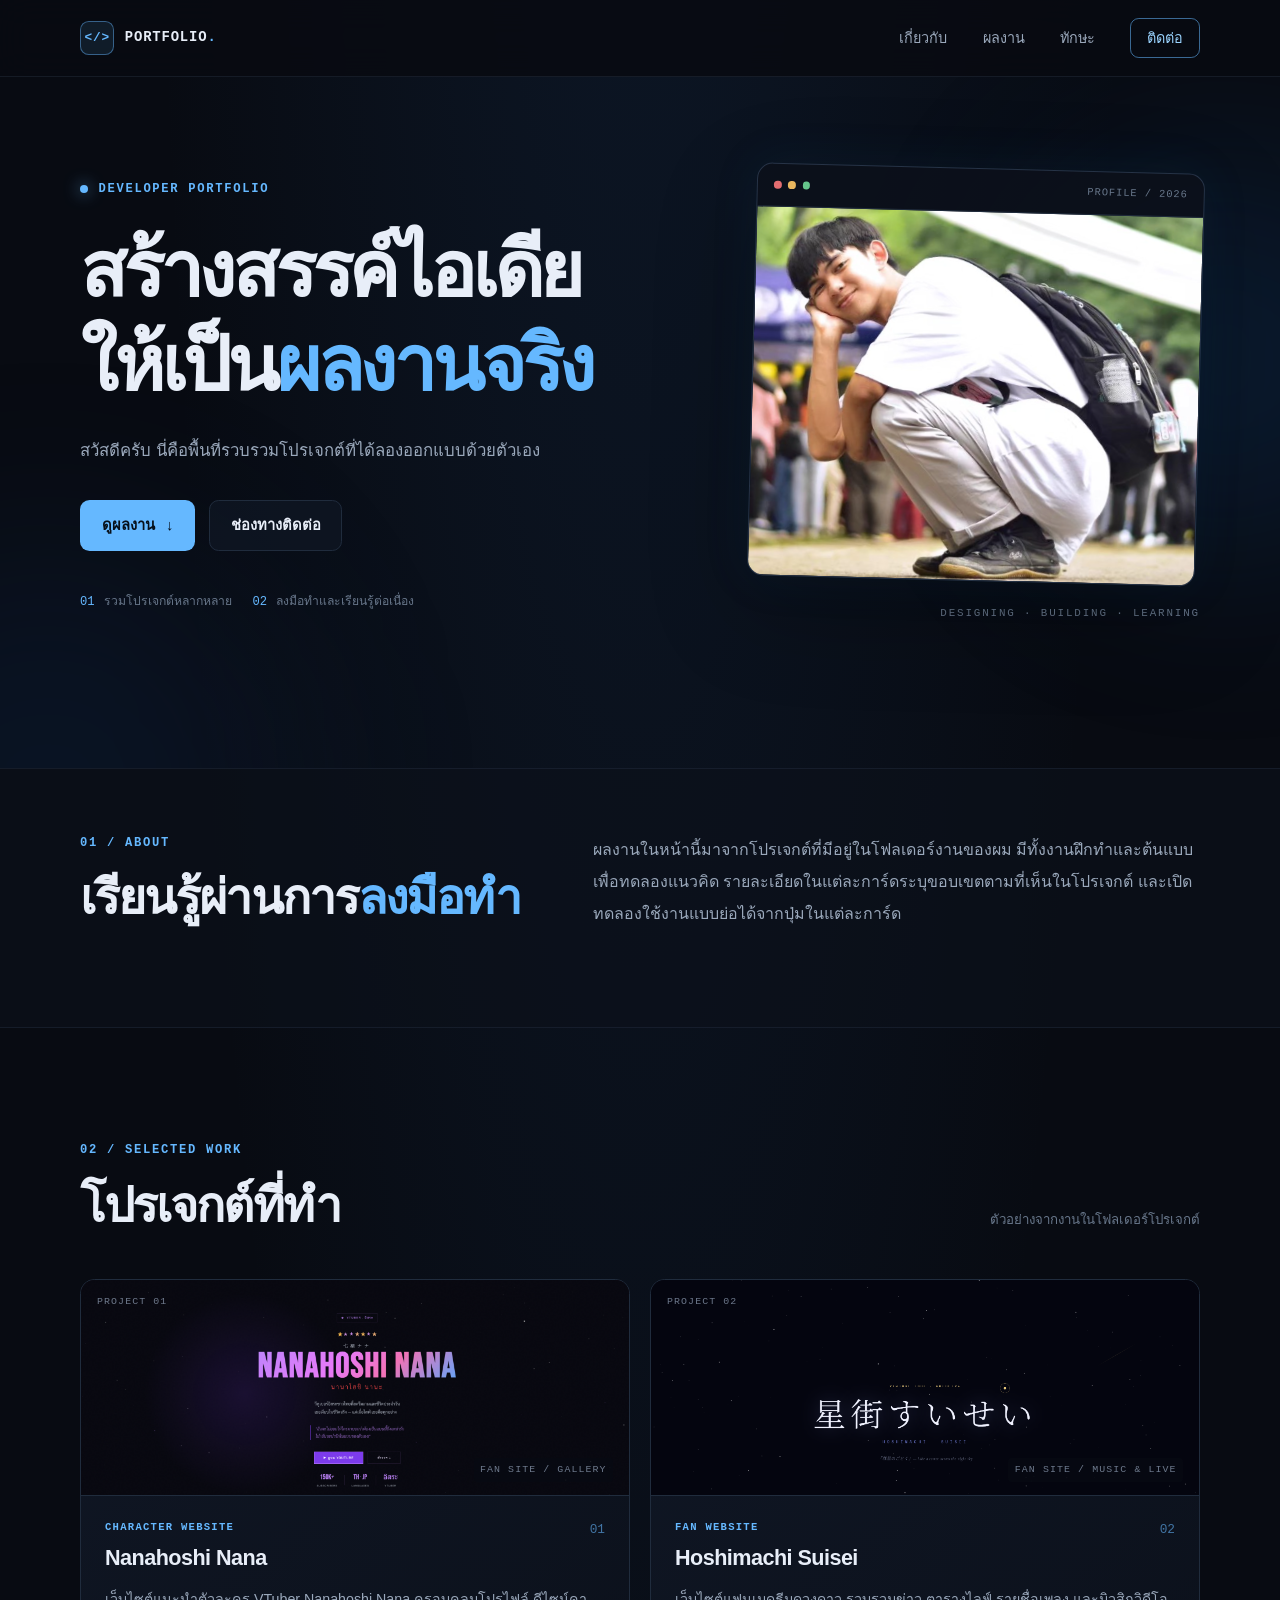
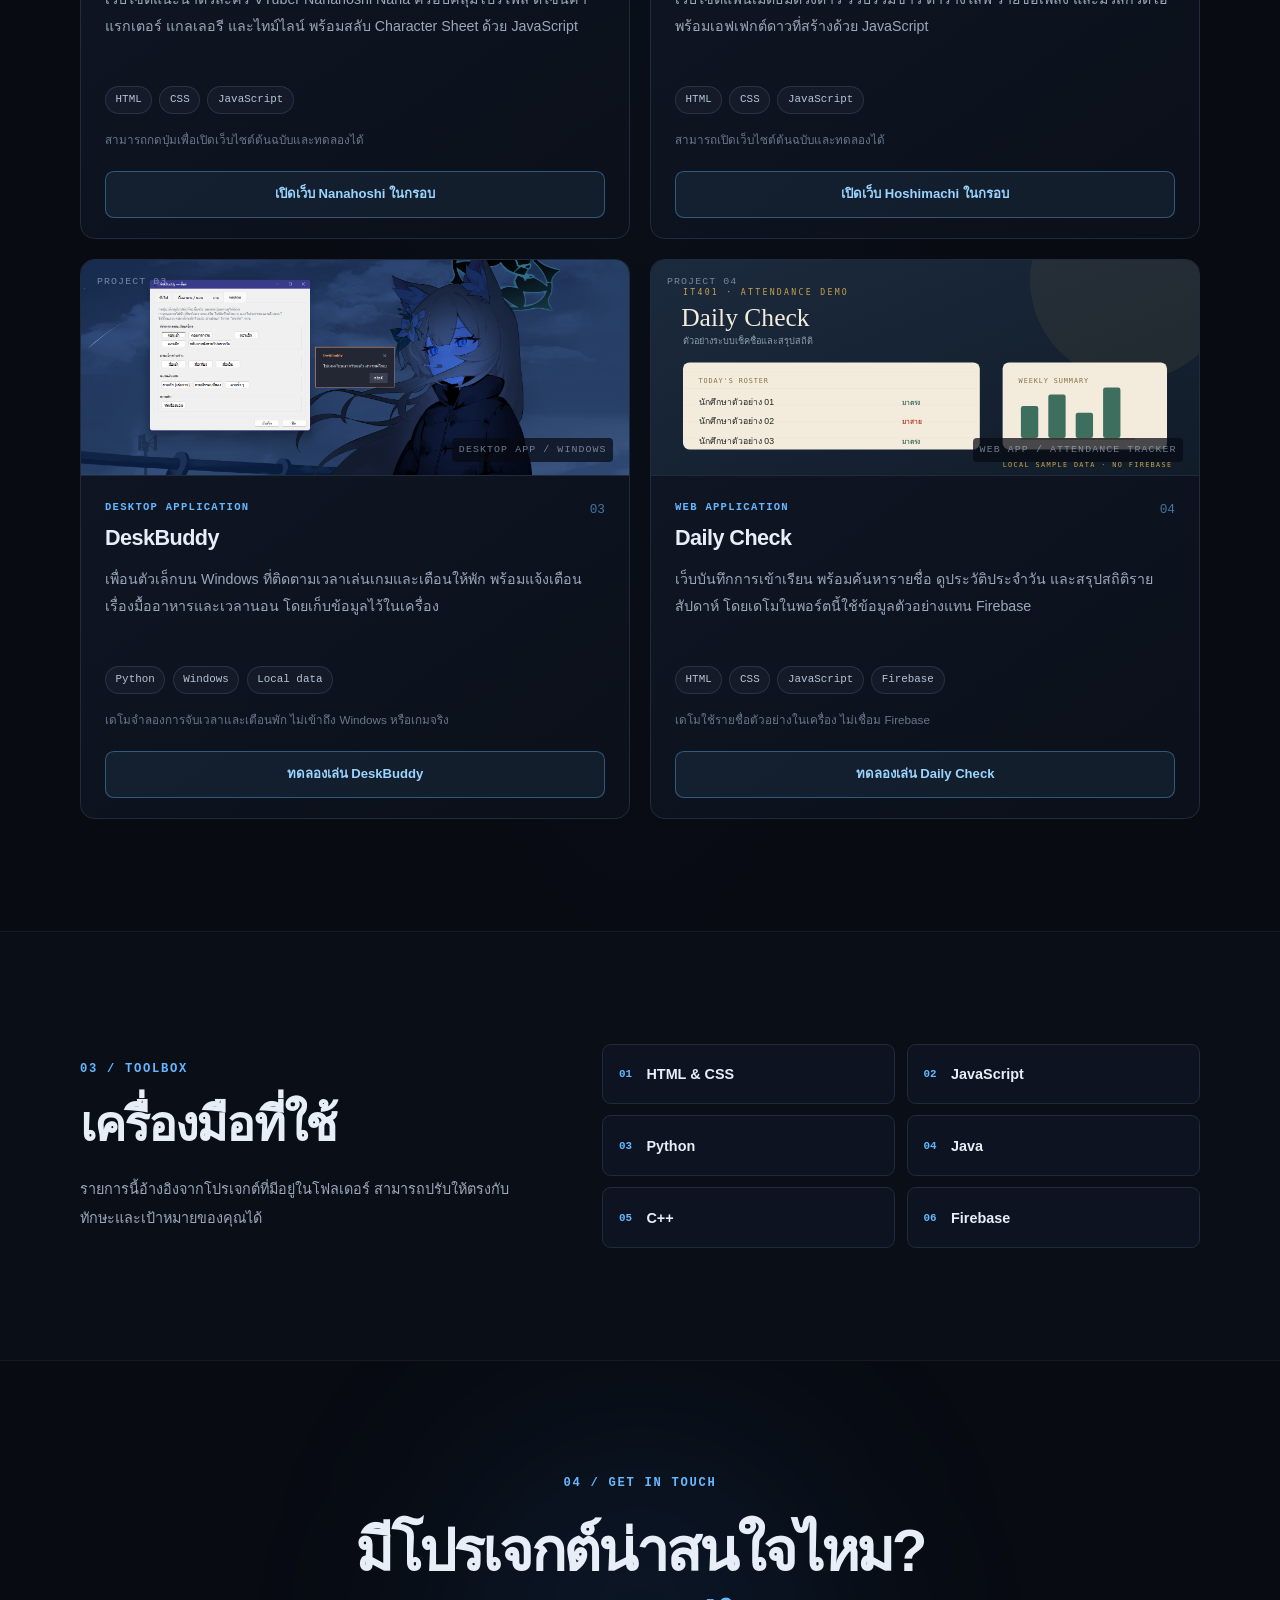
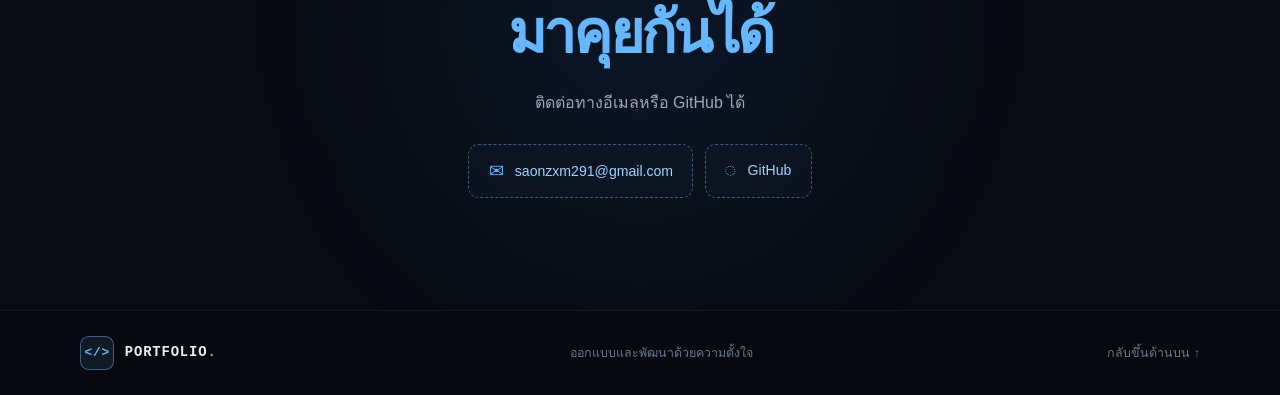
==== commit 8f037a2e: "Update index.html" ====
--- a/index.html
+++ b/index.html
@@ -41,8 +41,7 @@
               ให้เป็น<span class="text-accent">ผลงานจริง</span>
             </h1>
             <p class="hero__description">
-              สวัสดี นี่คือพื้นที่รวบรวมโปรเจกต์ที่ได้ลองออกแบบและพัฒนาด้วยตัวเอง
-              ตั้งแต่เว็บไซต์แนะนำตัวและเว็บแอป ไปจนถึงโปรแกรมบนเดสก์ท็อป
+              สวัสดีครับ นี่คือพื้นที่รวบรวมโปรเจกต์ที่ได้ลองออกแบบด้วยตัวเอง
             </p>
             <div class="hero__actions">
               <a class="button button--primary" href="#projects">
@@ -98,7 +97,7 @@
             <h2 class="section__title">เรียนรู้ผ่านการ<span class="text-accent">ลงมือทำ</span></h2>
           </div>
           <p class="about__text">
-            ผลงานในหน้านี้มาจากโปรเจกต์ที่มีอยู่ในโฟลเดอร์งานของฉัน
+            ผลงานในหน้านี้มาจากโปรเจกต์ที่มีอยู่ในโฟลเดอร์งานของผม
             มีทั้งงานฝึกทำและต้นแบบเพื่อทดลองแนวคิด รายละเอียดในแต่ละการ์ดระบุขอบเขตตามที่เห็นในโปรเจกต์
             และเปิดทดลองใช้งานแบบย่อได้จากปุ่มในแต่ละการ์ด
           </p>
@@ -146,7 +145,7 @@
                   <li>CSS</li>
                   <li>JavaScript</li>
                 </ul>
-                <p class="project-card__hint">เปิดเว็บไซต์ต้นฉบับและทดลองสลับ Character Sheet ได้</p>
+                <p class="project-card__hint">สามารถกดปุ่มเพื่อเปิดเว็บไซต์ต้นฉบับและทดลองได้</p>
               </div>
               <button
                 class="project-preview__toggle"
@@ -201,7 +200,7 @@
                   <li>CSS</li>
                   <li>JavaScript</li>
                 </ul>
-                <p class="project-card__hint">เปิดเว็บไซต์ต้นฉบับและเลื่อนดูได้ในกรอบทดลอง</p>
+                <p class="project-card__hint">สามารถเปิดเว็บไซต์ต้นฉบับและทดลองได้</p>
               </div>
               <button
                 class="project-preview__toggle"
@@ -365,7 +364,7 @@
           <p class="eyebrow">04 / GET IN TOUCH</p>
           <h2 class="contact__title">มีโปรเจกต์น่าสนใจไหม?<br /><span class="text-accent">มาคุยกันได้</span></h2>
           <p class="contact__description">
-            ติดต่อหรือดูผลงานเพิ่มเติมได้ที่นี่
+            ติดต่อทางอีเมลหรือ GitHub ได้
           </p>
           <div class="contact__placeholder" role="list" aria-label="ช่องทางติดต่อ">
             <div class="contact__copy-wrap" role="listitem">
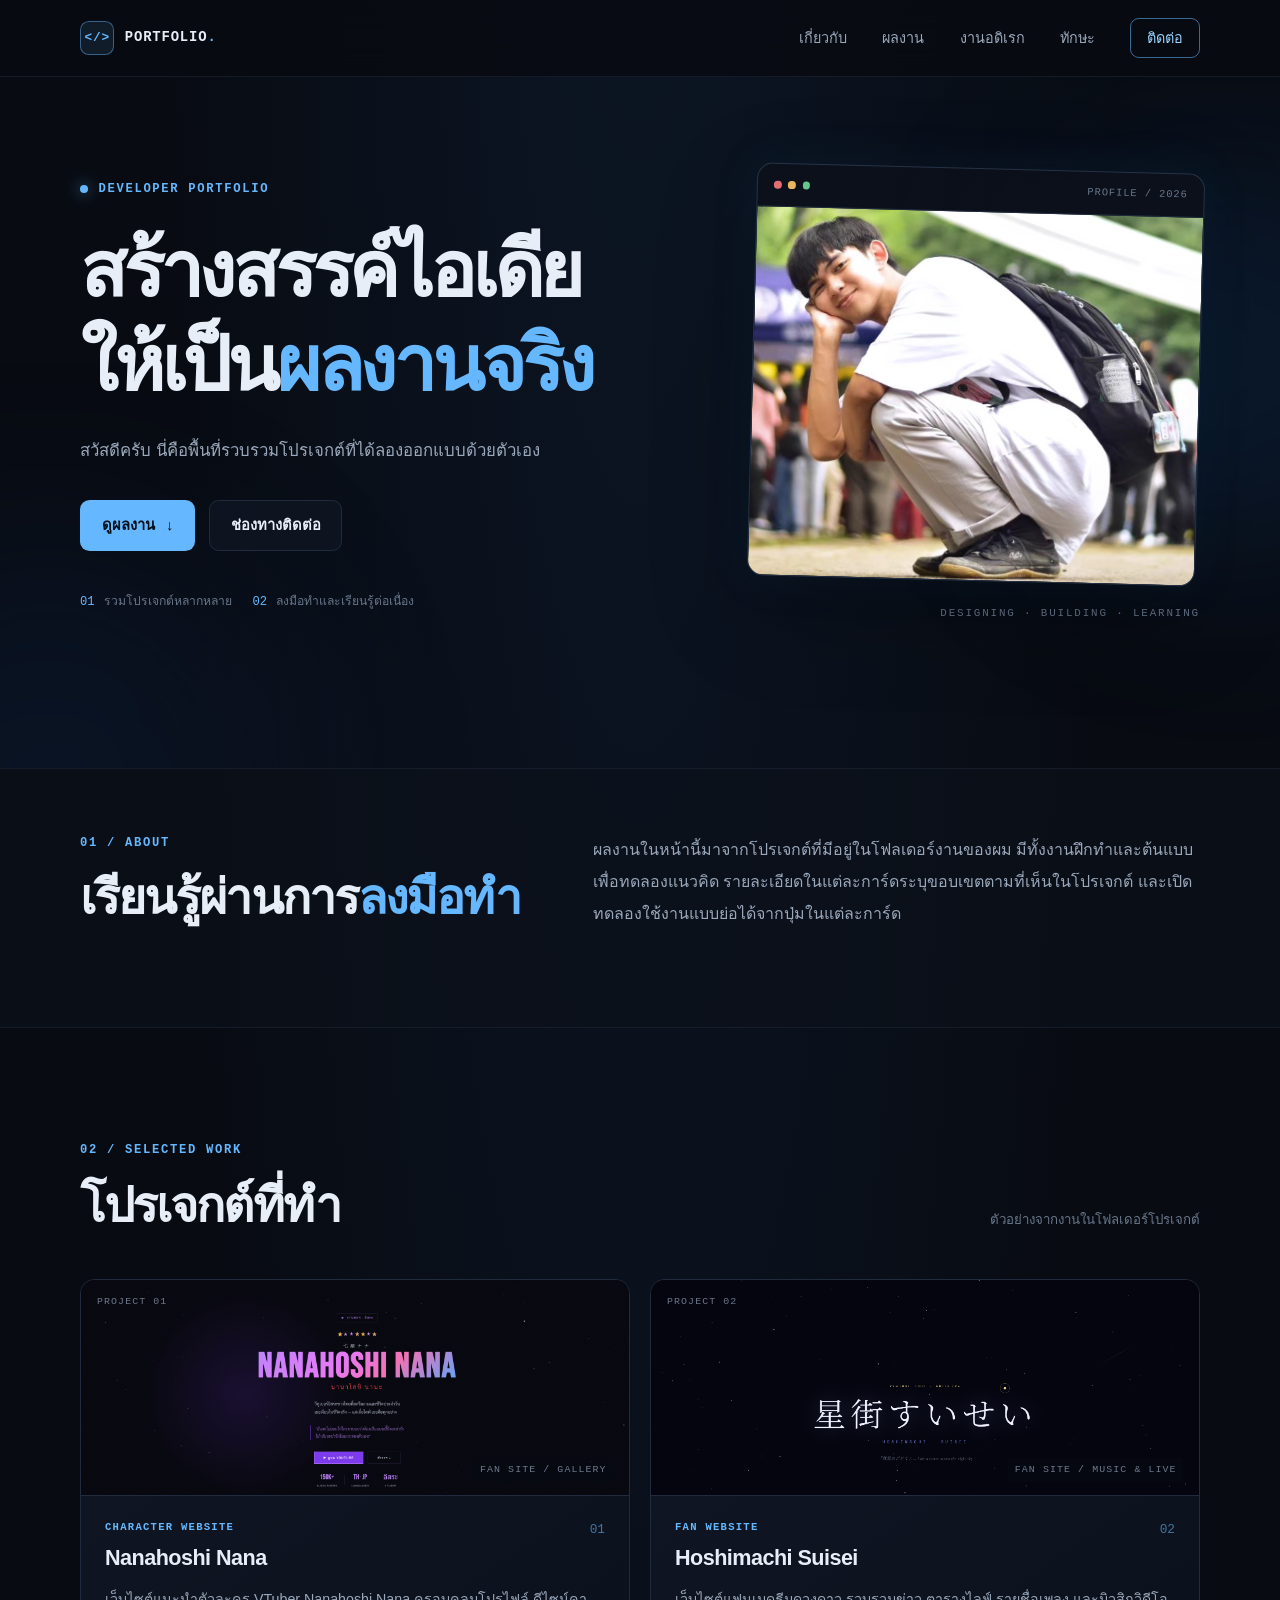
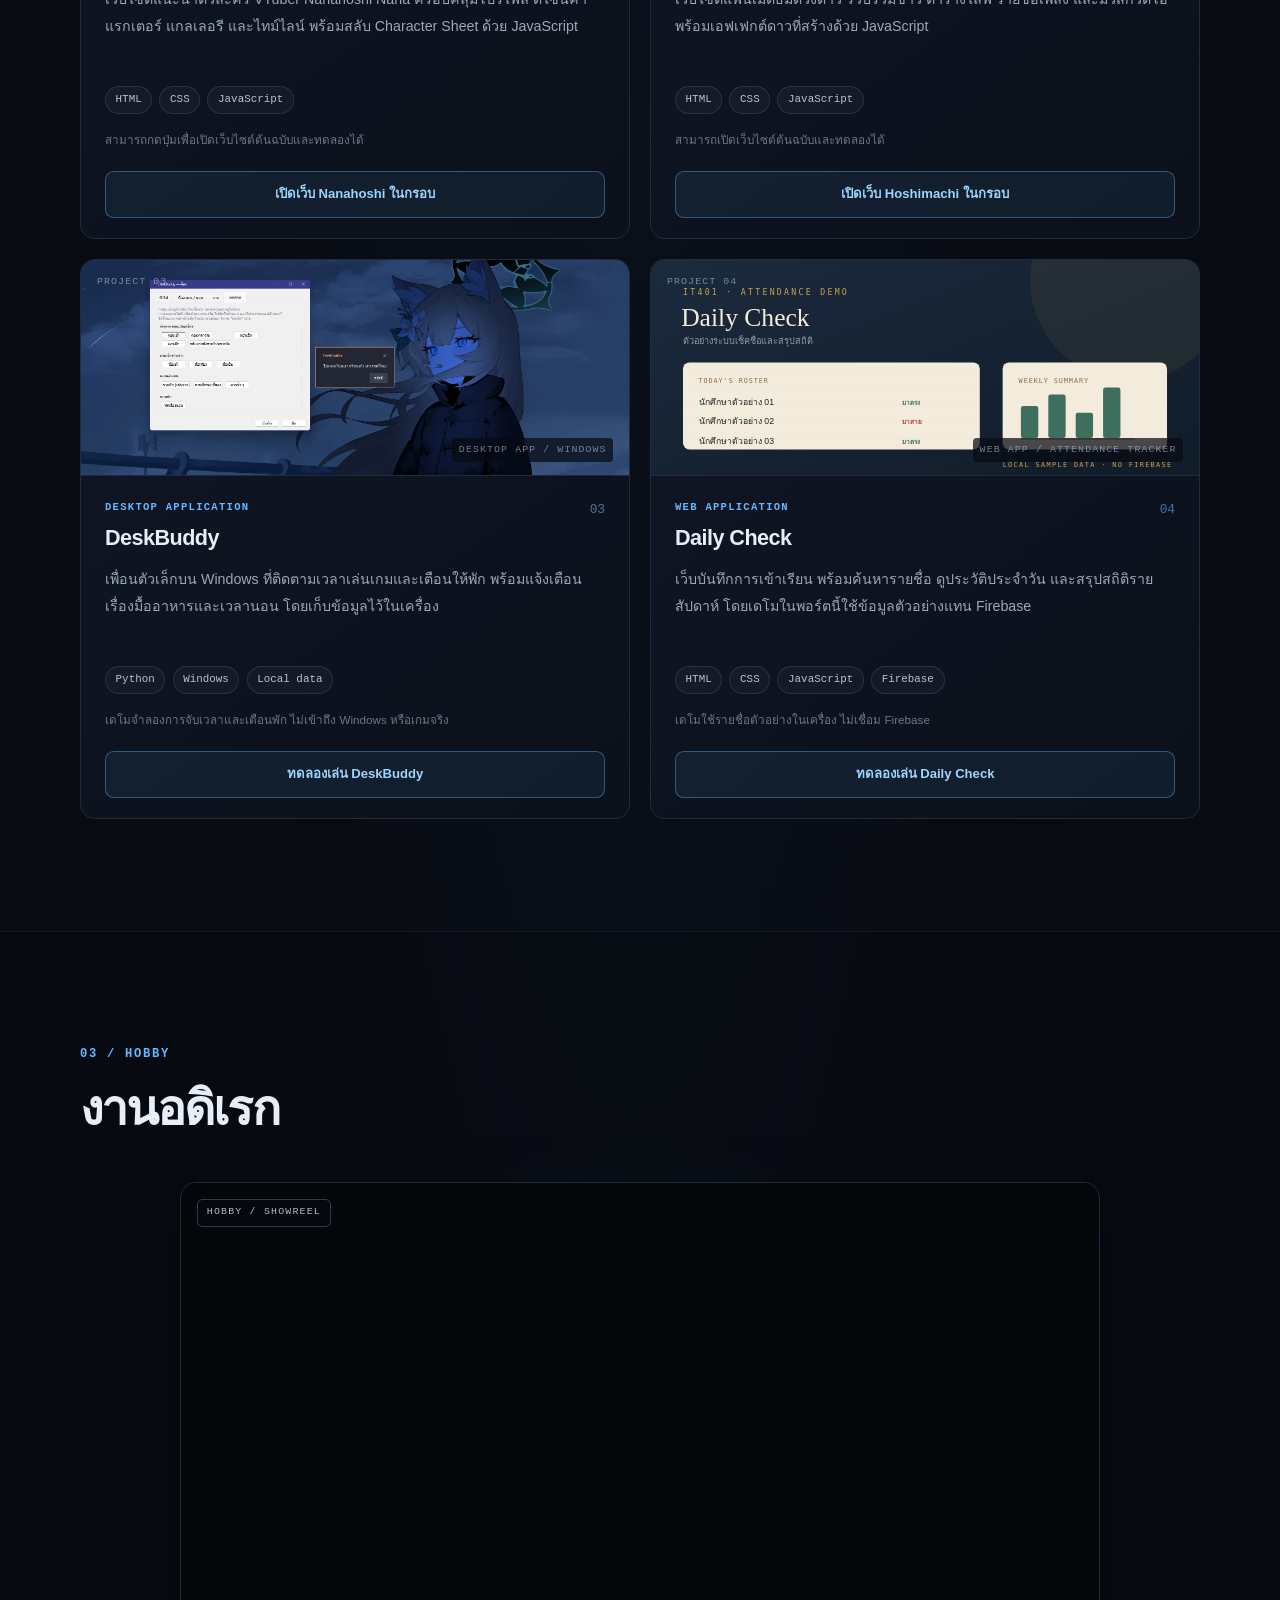
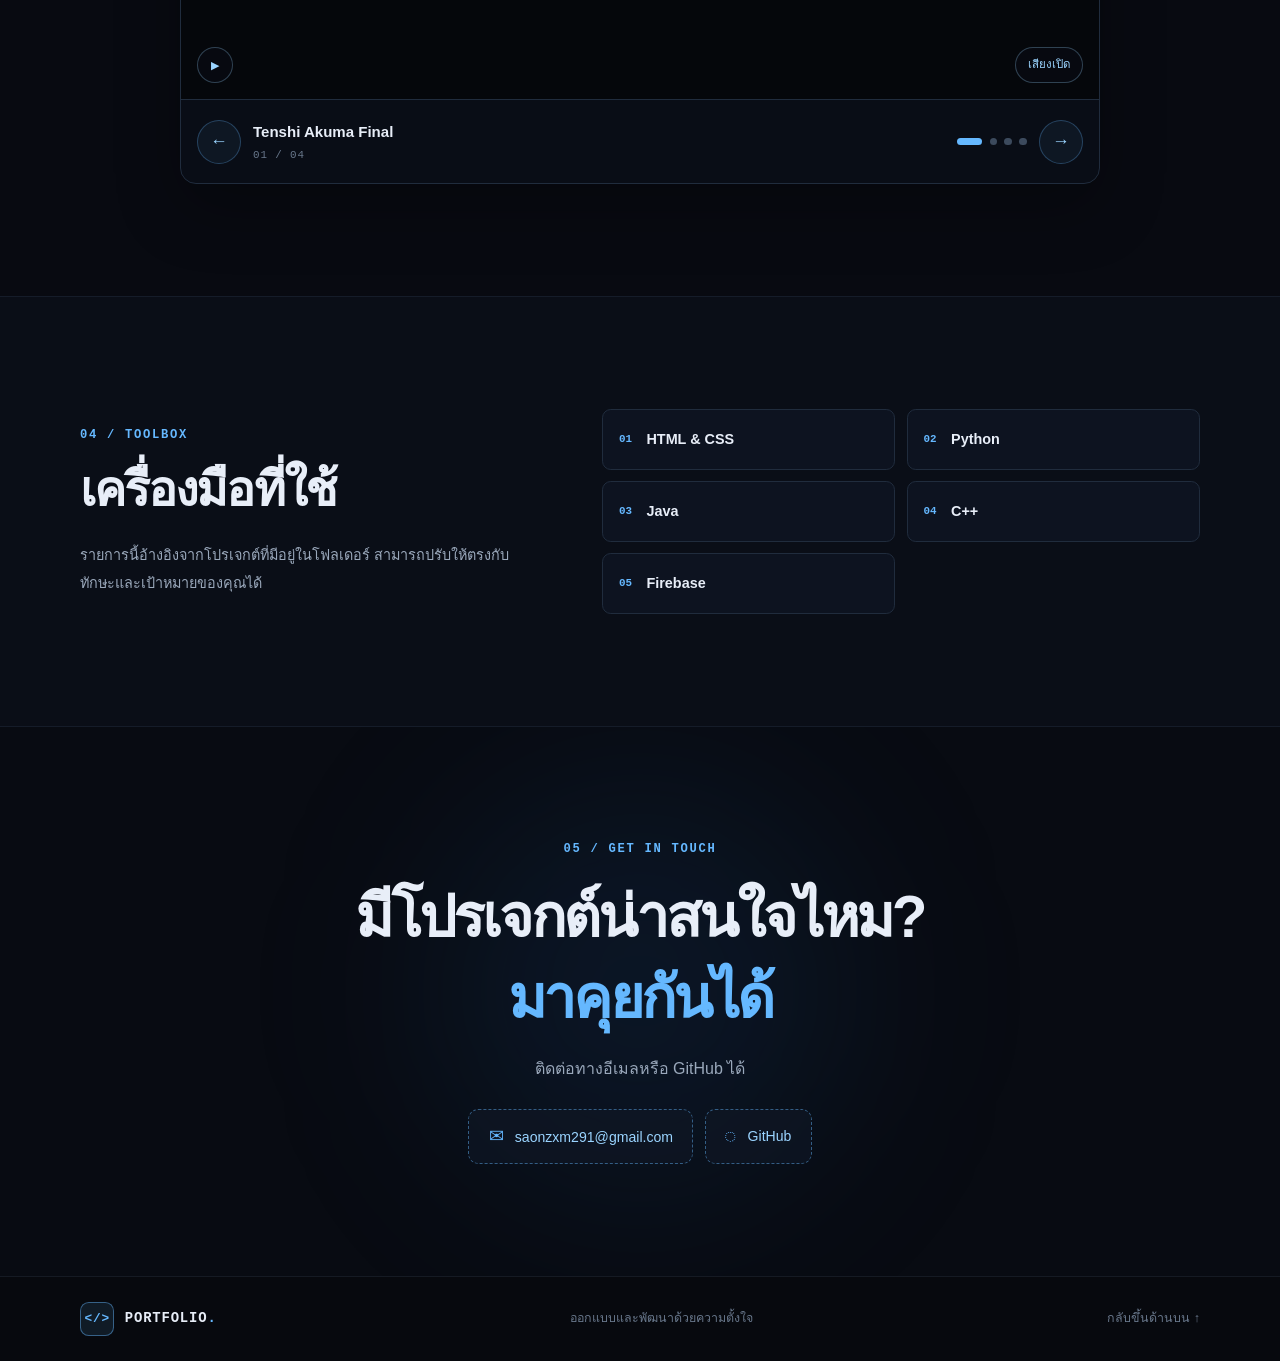
==== commit 86366b46: "update code and video hobby" ====
--- a/index.html
+++ b/index.html
@@ -23,6 +23,7 @@
         <ul class="nav__list">
           <li><a class="nav__link" href="#about">เกี่ยวกับ</a></li>
           <li><a class="nav__link" href="#projects">ผลงาน</a></li>
+          <li><a class="nav__link" href="#hobbies">งานอดิเรก</a></li>
           <li><a class="nav__link" href="#skills">ทักษะ</a></li>
           <li><a class="nav__contact" href="#contact">ติดต่อ</a></li>
         </ul>
@@ -339,10 +340,53 @@
         </div>
       </section>
 
+      <section class="hobbies section" id="hobbies">
+        <div class="container">
+          <div class="section-heading">
+            <div>
+              <p class="eyebrow">03 / HOBBY</p>
+              <h2 class="section__title">งานอดิเรก</h2>
+            </div>
+          </div>
+
+          <div class="hobby-player" data-video-player>
+            <div class="hobby-player__screen">
+              <video
+                class="hobby-player__video"
+                data-video
+                playsinline
+                preload="metadata"
+                poster=""
+                aria-label="วิดีโอผลงานงานอดิเรก"
+              >
+                <source src="Video/Video/Tenshi Akuma Final.mp4" type="video/mp4" />
+              </video>
+              <span class="hobby-player__status">HOBBY / SHOWREEL</span>
+              <button class="hobby-player__control hobby-player__control--play" type="button" data-video-play aria-label="หยุดวิดีโอ">
+                II
+              </button>
+              <button class="hobby-player__control hobby-player__control--mute" type="button" data-video-mute aria-label="ปิดเสียง">
+                เสียงเปิด
+              </button>
+            </div>
+
+            <div class="hobby-player__footer">
+              <button class="hobby-player__arrow" type="button" data-video-prev aria-label="วิดีโอก่อนหน้า">←</button>
+              <div class="hobby-player__info">
+                <p class="hobby-player__title" data-video-title>Tenshi Akuma Final</p>
+                <p class="hobby-player__counter" data-video-counter>01 / 04</p>
+              </div>
+              <div class="hobby-player__dots" data-video-dots aria-label="เลือกวิดีโอ"></div>
+              <button class="hobby-player__arrow" type="button" data-video-next aria-label="วิดีโอถัดไป">→</button>
+            </div>
+          </div>
+        </div>
+      </section>
+
       <section class="skills section" id="skills">
         <div class="container skills__container">
           <div>
-            <p class="eyebrow">03 / TOOLBOX</p>
+            <p class="eyebrow">04 / TOOLBOX</p>
             <h2 class="section__title">เครื่องมือที่ใช้</h2>
             <p class="skills__description">
               รายการนี้อ้างอิงจากโปรเจกต์ที่มีอยู่ในโฟลเดอร์ สามารถปรับให้ตรงกับทักษะและเป้าหมายของคุณได้
@@ -350,18 +394,17 @@
           </div>
           <ul class="skills__list">
             <li><span>01</span> HTML &amp; CSS</li>
-            <li><span>02</span> JavaScript</li>
-            <li><span>03</span> Python</li>
-            <li><span>04</span> Java</li>
-            <li><span>05</span> C++</li>
-            <li><span>06</span> Firebase</li>
+            <li><span>02</span> Python</li>
+            <li><span>03</span> Java</li>
+            <li><span>04</span> C++</li>
+            <li><span>05</span> Firebase</li>
           </ul>
         </div>
       </section>
 
       <section class="contact section" id="contact">
         <div class="container contact__container">
-          <p class="eyebrow">04 / GET IN TOUCH</p>
+          <p class="eyebrow">05 / GET IN TOUCH</p>
           <h2 class="contact__title">มีโปรเจกต์น่าสนใจไหม?<br /><span class="text-accent">มาคุยกันได้</span></h2>
           <p class="contact__description">
             ติดต่อทางอีเมลหรือ GitHub ได้
--- a/styles.css
+++ b/styles.css
@@ -489,6 +489,7 @@
 .projects__grid {
   display: grid;
   grid-template-columns: repeat(2, minmax(0, 1fr));
+  align-items: start;
   gap: 1.25rem;
 }
 
@@ -742,6 +743,153 @@
   background: var(--color-bg);
 }
 
+.hobbies {
+  border-top: 1px solid rgba(120, 151, 191, 0.1);
+  background:
+    radial-gradient(circle at 50% 52%, rgba(101, 184, 255, 0.09), transparent 38%),
+    rgba(8, 11, 18, 0.42);
+}
+
+.hobby-player {
+  max-width: 920px;
+  margin-inline: auto;
+  overflow: hidden;
+  border: 1px solid var(--color-border);
+  border-radius: 1rem;
+  background: #090d16;
+  box-shadow: 0 1.5rem 4rem rgba(0, 0, 0, 0.28);
+}
+
+.hobby-player__screen {
+  position: relative;
+  aspect-ratio: 16 / 9;
+  overflow: hidden;
+  background: #05070b;
+}
+
+.hobby-player__video {
+  width: 100%;
+  height: 100%;
+  display: block;
+  object-fit: contain;
+  background: #05070b;
+}
+
+.hobby-player__status {
+  position: absolute;
+  top: 1rem;
+  left: 1rem;
+  padding: 0.28rem 0.55rem;
+  border: 1px solid rgba(154, 212, 255, 0.25);
+  border-radius: 0.35rem;
+  background: rgba(8, 11, 18, 0.72);
+  color: rgba(222, 236, 252, 0.78);
+  font-family: "Consolas", "Courier New", monospace;
+  font-size: 0.62rem;
+  letter-spacing: 0.12em;
+}
+
+.hobby-player__control--mute {
+  position: absolute;
+  right: 1rem;
+  bottom: 1rem;
+  z-index: 3;
+  min-height: 2.25rem;
+  padding: 0.35rem 0.75rem;
+  border: 1px solid rgba(154, 212, 255, 0.28);
+  border-radius: 99px;
+  background: rgba(8, 11, 18, 0.78);
+  color: var(--color-accent-bright);
+  font: inherit;
+  font-size: 0.72rem;
+  cursor: pointer;
+}
+
+.hobby-player__control--play {
+  position: absolute;
+  z-index: 3;
+  left: 1rem;
+  bottom: 1rem;
+  width: 2.25rem;
+  height: 2.25rem;
+  border: 1px solid rgba(154, 212, 255, 0.28);
+  border-radius: 50%;
+  background: rgba(8, 11, 18, 0.78);
+  color: var(--color-accent-bright);
+  font: inherit;
+  font-size: 0.7rem;
+  cursor: pointer;
+}
+
+.hobby-player__footer {
+  display: grid;
+  grid-template-columns: 2.75rem minmax(11rem, 1fr) auto 2.75rem;
+  align-items: center;
+  gap: 0.75rem;
+  min-height: 5.25rem;
+  padding: 0.75rem 1rem;
+  border-top: 1px solid var(--color-border);
+}
+
+.hobby-player__arrow {
+  width: 2.75rem;
+  height: 2.75rem;
+  border: 1px solid rgba(101, 184, 255, 0.28);
+  border-radius: 50%;
+  background: rgba(101, 184, 255, 0.06);
+  color: var(--color-accent-bright);
+  font-size: 1.1rem;
+  cursor: pointer;
+}
+
+.hobby-player__arrow:hover {
+  border-color: var(--color-accent);
+  background: rgba(101, 184, 255, 0.14);
+}
+
+.hobby-player__info {
+  min-width: 0;
+}
+
+.hobby-player__title {
+  overflow: hidden;
+  font-size: 0.94rem;
+  font-weight: 650;
+  text-overflow: ellipsis;
+  white-space: nowrap;
+}
+
+.hobby-player__counter {
+  margin-top: 0.1rem;
+  color: var(--color-dim);
+  font-family: "Consolas", "Courier New", monospace;
+  font-size: 0.68rem;
+  letter-spacing: 0.08em;
+}
+
+.hobby-player__dots {
+  display: flex;
+  align-items: center;
+  gap: 0.45rem;
+}
+
+.hobby-player__dot {
+  width: 0.48rem;
+  height: 0.48rem;
+  padding: 0;
+  border: 0;
+  border-radius: 50%;
+  background: #3c4a5d;
+  cursor: pointer;
+  transition: width 180ms ease, background-color 180ms ease;
+}
+
+.hobby-player__dot.is-active {
+  width: 1.6rem;
+  border-radius: 99px;
+  background: var(--color-accent);
+}
+
 .skills {
   border-top: 1px solid rgba(120, 151, 191, 0.1);
   border-bottom: 1px solid rgba(120, 151, 191, 0.1);
@@ -1118,6 +1266,21 @@
     height: 500px;
   }
 
+  .hobby-player__footer {
+    grid-template-columns: 2.45rem minmax(0, 1fr) 2.45rem;
+  }
+
+  .hobby-player__dots {
+    grid-column: 1 / -1;
+    grid-row: 2;
+    justify-content: center;
+  }
+
+  .hobby-player__arrow {
+    width: 2.45rem;
+    height: 2.45rem;
+  }
+
   .skills__list {
     gap: 0.55rem;
   }
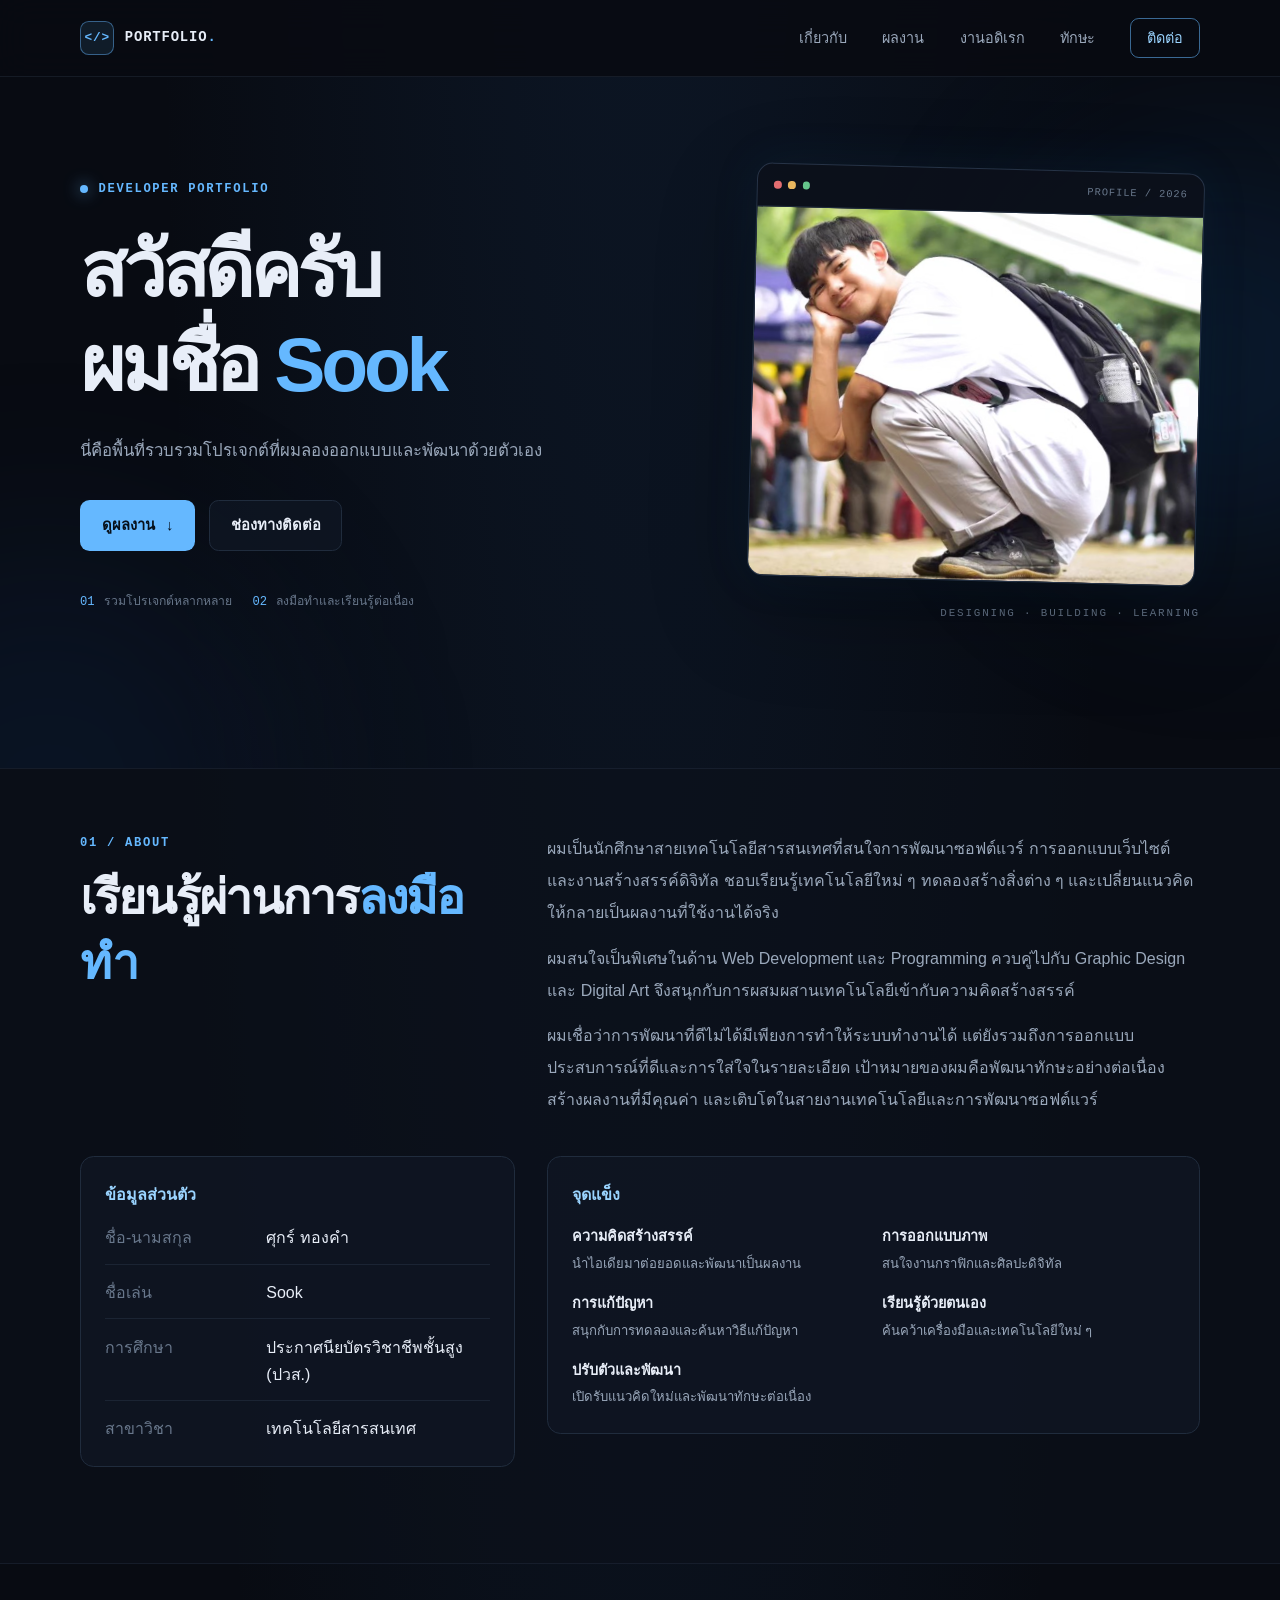
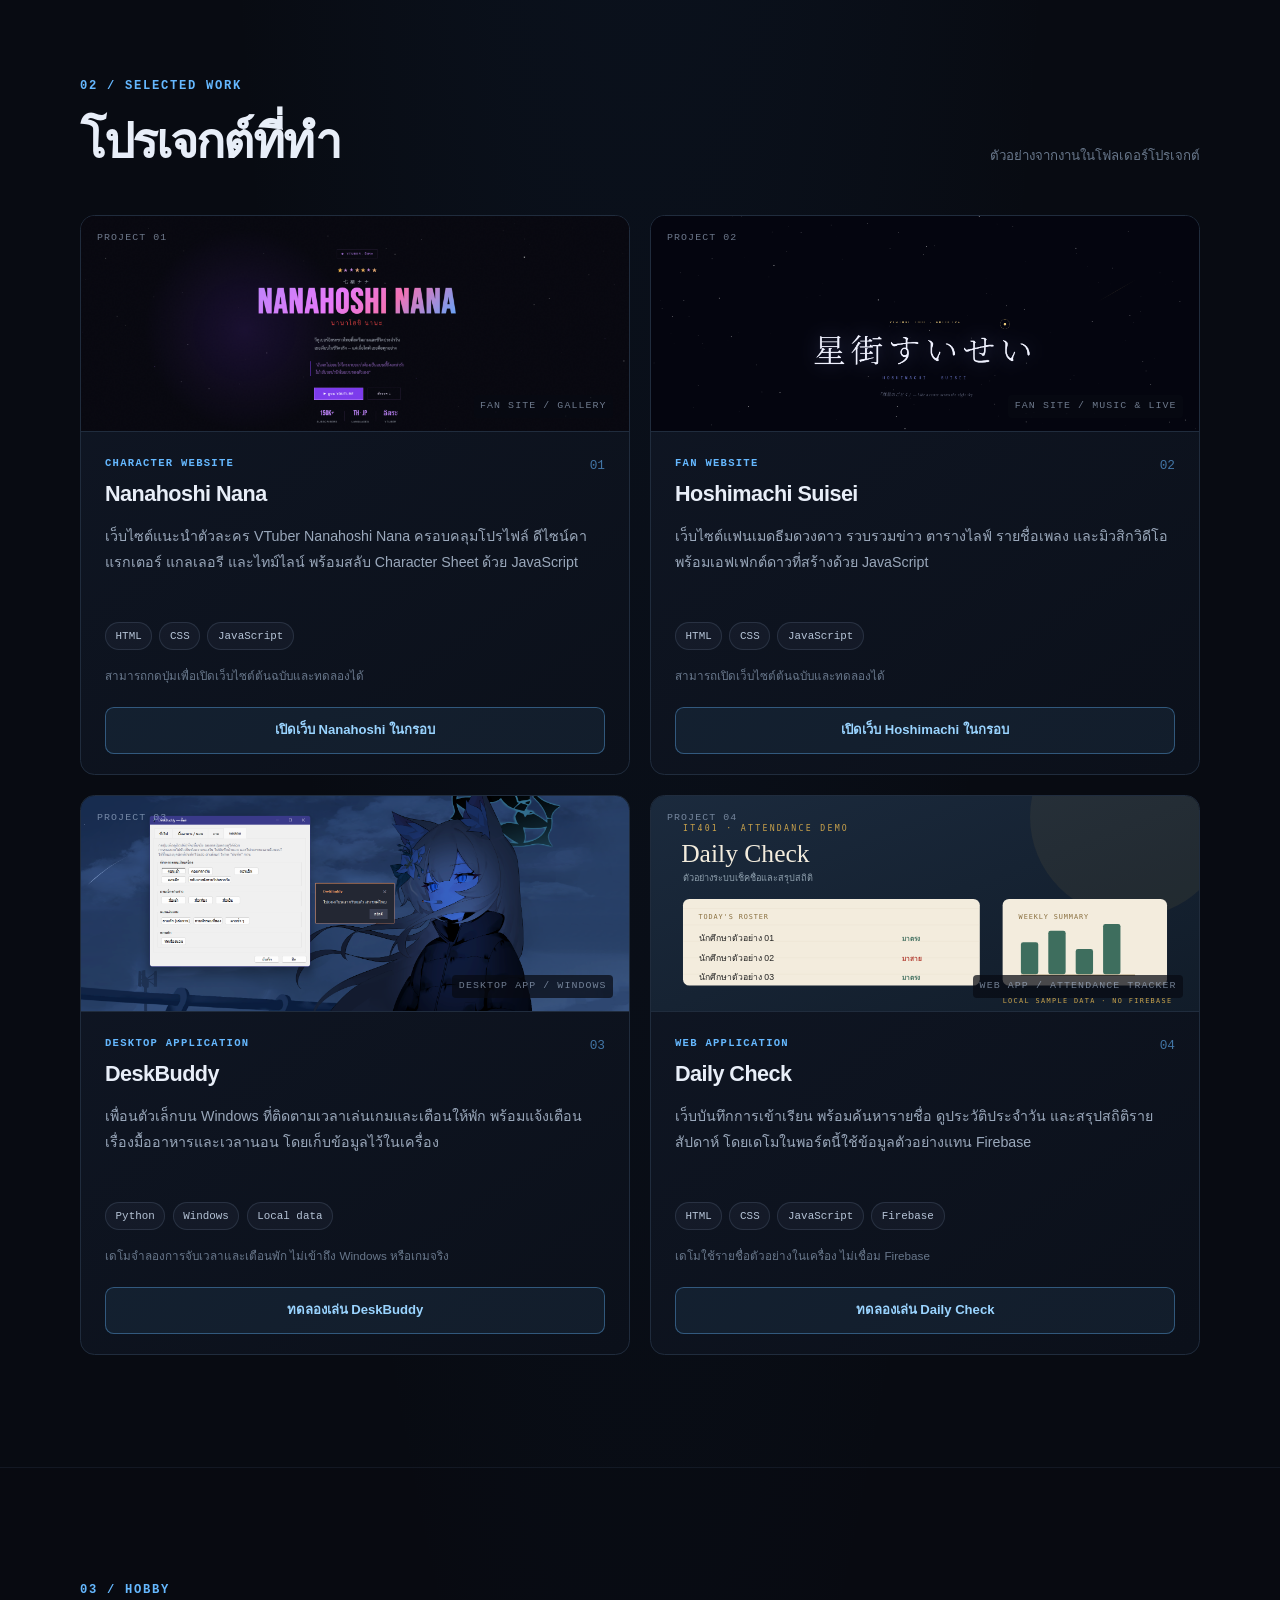
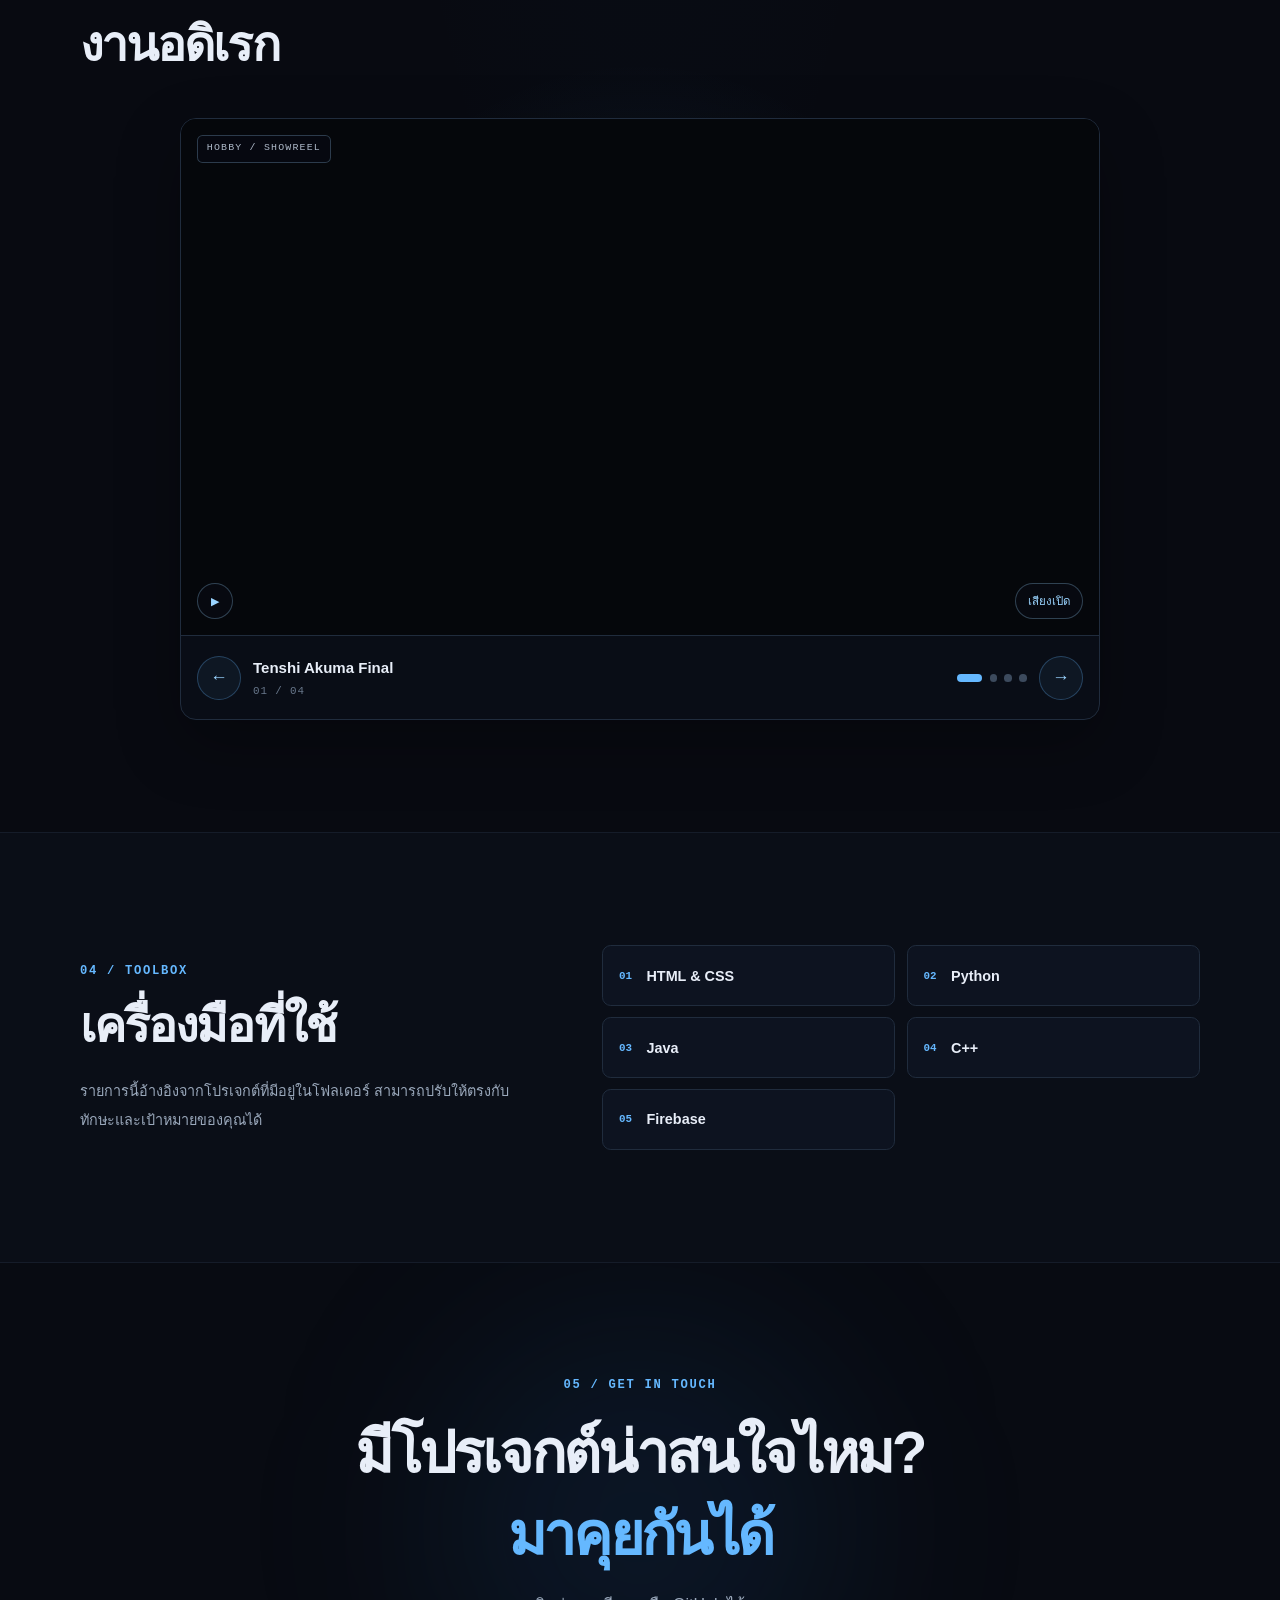
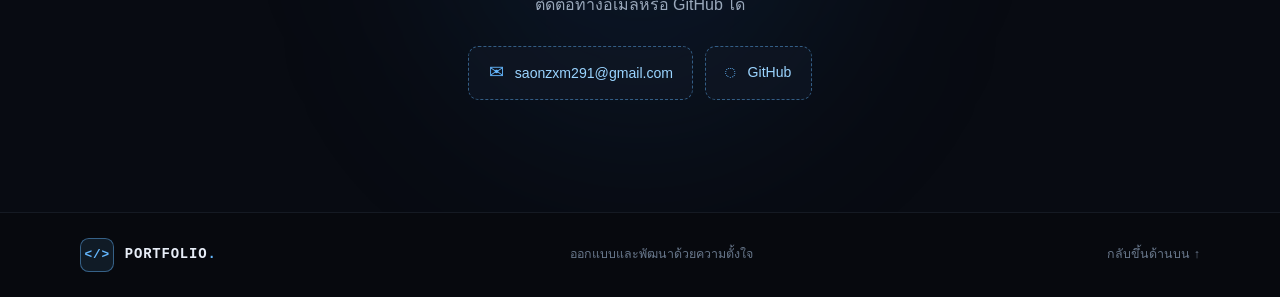
==== commit 19ae087e: "update code" ====
--- a/index.html
+++ b/index.html
@@ -38,11 +38,11 @@
           <div class="hero__content">
             <p class="eyebrow"><span class="status-dot"></span> DEVELOPER PORTFOLIO</p>
             <h1 class="hero__title">
-              สร้างสรรค์ไอเดีย<br />
-              ให้เป็น<span class="text-accent">ผลงานจริง</span>
+              สวัสดีครับ<br />
+              ผมชื่อ <span class="text-accent">Sook</span>
             </h1>
             <p class="hero__description">
-              สวัสดีครับ นี่คือพื้นที่รวบรวมโปรเจกต์ที่ได้ลองออกแบบด้วยตัวเอง
+              นี่คือพื้นที่รวบรวมโปรเจกต์ที่ผมลองออกแบบและพัฒนาด้วยตัวเอง
             </p>
             <div class="hero__actions">
               <a class="button button--primary" href="#projects">
@@ -93,15 +93,76 @@
 
       <section class="about section section--compact" id="about">
         <div class="container about__container">
-          <div>
-            <p class="eyebrow">01 / ABOUT</p>
-            <h2 class="section__title">เรียนรู้ผ่านการ<span class="text-accent">ลงมือทำ</span></h2>
-          </div>
-          <p class="about__text">
-            ผลงานในหน้านี้มาจากโปรเจกต์ที่มีอยู่ในโฟลเดอร์งานของผม
-            มีทั้งงานฝึกทำและต้นแบบเพื่อทดลองแนวคิด รายละเอียดในแต่ละการ์ดระบุขอบเขตตามที่เห็นในโปรเจกต์
-            และเปิดทดลองใช้งานแบบย่อได้จากปุ่มในแต่ละการ์ด
-          </p>
+          <div class="about__intro">
+            <div>
+              <p class="eyebrow">01 / ABOUT</p>
+              <h2 class="section__title">เรียนรู้ผ่านการ<span class="text-accent">ลงมือทำ</span></h2>
+            </div>
+            <div class="about__copy">
+              <p class="about__text">
+                ผมเป็นนักศึกษาสายเทคโนโลยีสารสนเทศที่สนใจการพัฒนาซอฟต์แวร์ การออกแบบเว็บไซต์ และงานสร้างสรรค์ดิจิทัล
+                ชอบเรียนรู้เทคโนโลยีใหม่ ๆ ทดลองสร้างสิ่งต่าง ๆ และเปลี่ยนแนวคิดให้กลายเป็นผลงานที่ใช้งานได้จริง
+              </p>
+              <p class="about__text">
+                ผมสนใจเป็นพิเศษในด้าน Web Development และ Programming ควบคู่ไปกับ Graphic Design และ Digital Art
+                จึงสนุกกับการผสมผสานเทคโนโลยีเข้ากับความคิดสร้างสรรค์
+              </p>
+              <p class="about__text">
+                ผมเชื่อว่าการพัฒนาที่ดีไม่ได้มีเพียงการทำให้ระบบทำงานได้
+                แต่ยังรวมถึงการออกแบบประสบการณ์ที่ดีและการใส่ใจในรายละเอียด
+                เป้าหมายของผมคือพัฒนาทักษะอย่างต่อเนื่อง สร้างผลงานที่มีคุณค่า
+                และเติบโตในสายงานเทคโนโลยีและการพัฒนาซอฟต์แวร์
+              </p>
+            </div>
+          </div>
+          <div class="about__details">
+            <div class="about__panel">
+              <h3 class="about__panel-title">ข้อมูลส่วนตัว</h3>
+              <dl class="about__facts">
+                <div>
+                  <dt>ชื่อ-นามสกุล</dt>
+                  <dd>ศุกร์ ทองคำ</dd>
+                </div>
+                <div>
+                  <dt>ชื่อเล่น</dt>
+                  <dd>Sook</dd>
+                </div>
+                <div>
+                  <dt>การศึกษา</dt>
+                  <dd>ประกาศนียบัตรวิชาชีพชั้นสูง (ปวส.)</dd>
+                </div>
+                <div>
+                  <dt>สาขาวิชา</dt>
+                  <dd>เทคโนโลยีสารสนเทศ</dd>
+                </div>
+              </dl>
+            </div>
+            <div class="about__panel">
+              <h3 class="about__panel-title">จุดแข็ง</h3>
+              <ul class="about__strengths">
+                <li>
+                  <h4>ความคิดสร้างสรรค์</h4>
+                  <p>นำไอเดียมาต่อยอดและพัฒนาเป็นผลงาน</p>
+                </li>
+                <li>
+                  <h4>การออกแบบภาพ</h4>
+                  <p>สนใจงานกราฟิกและศิลปะดิจิทัล</p>
+                </li>
+                <li>
+                  <h4>การแก้ปัญหา</h4>
+                  <p>สนุกกับการทดลองและค้นหาวิธีแก้ปัญหา</p>
+                </li>
+                <li>
+                  <h4>เรียนรู้ด้วยตนเอง</h4>
+                  <p>ค้นคว้าเครื่องมือและเทคโนโลยีใหม่ ๆ</p>
+                </li>
+                <li>
+                  <h4>ปรับตัวและพัฒนา</h4>
+                  <p>เปิดรับแนวคิดใหม่และพัฒนาทักษะต่อเนื่อง</p>
+                </li>
+              </ul>
+            </div>
+          </div>
         </div>
       </section>
 
--- a/styles.css
+++ b/styles.css
@@ -453,9 +453,20 @@
 
 .about__container {
   display: grid;
-  grid-template-columns: 0.85fr 1.15fr;
-  align-items: center;
-  gap: 4rem;
+  gap: 2.5rem;
+}
+
+.about__intro,
+.about__details {
+  display: grid;
+  grid-template-columns: 0.8fr 1.2fr;
+  align-items: start;
+  gap: 2rem;
+}
+
+.about__copy {
+  display: grid;
+  gap: 0.85rem;
 }
 
 .section__title {
@@ -470,6 +481,62 @@
 .skills__description {
   color: var(--color-muted);
   line-height: 2;
+}
+
+.about__panel {
+  padding: 1.5rem;
+  border: 1px solid var(--color-border);
+  border-radius: 0.85rem;
+  background: rgba(16, 23, 37, 0.72);
+}
+
+.about__panel-title {
+  margin-bottom: 1rem;
+  color: var(--color-accent-bright);
+  font-size: 1rem;
+}
+
+.about__facts {
+  display: grid;
+  gap: 0.9rem;
+}
+
+.about__facts > div {
+  display: grid;
+  grid-template-columns: minmax(6.5rem, 0.8fr) 1.2fr;
+  gap: 0.75rem;
+  padding-bottom: 0.75rem;
+  border-bottom: 1px solid rgba(120, 151, 191, 0.12);
+}
+
+.about__facts > div:last-child {
+  padding-bottom: 0;
+  border-bottom: 0;
+}
+
+.about__facts dt {
+  color: var(--color-dim);
+}
+
+.about__facts dd {
+  color: var(--color-text);
+}
+
+.about__strengths {
+  display: grid;
+  grid-template-columns: repeat(2, minmax(0, 1fr));
+  gap: 1rem;
+}
+
+.about__strengths h4 {
+  margin-bottom: 0.25rem;
+  font-size: 0.9rem;
+}
+
+.about__strengths p {
+  color: var(--color-muted);
+  font-size: 0.82rem;
+  line-height: 1.7;
 }
 
 .section-heading {
@@ -1236,6 +1303,16 @@
     gap: 1.5rem;
   }
 
+  .about__intro,
+  .about__details {
+    grid-template-columns: 1fr;
+    gap: 1.25rem;
+  }
+
+  .about__strengths {
+    grid-template-columns: 1fr;
+  }
+
   .section-heading {
     display: block;
     margin-bottom: 1.7rem;
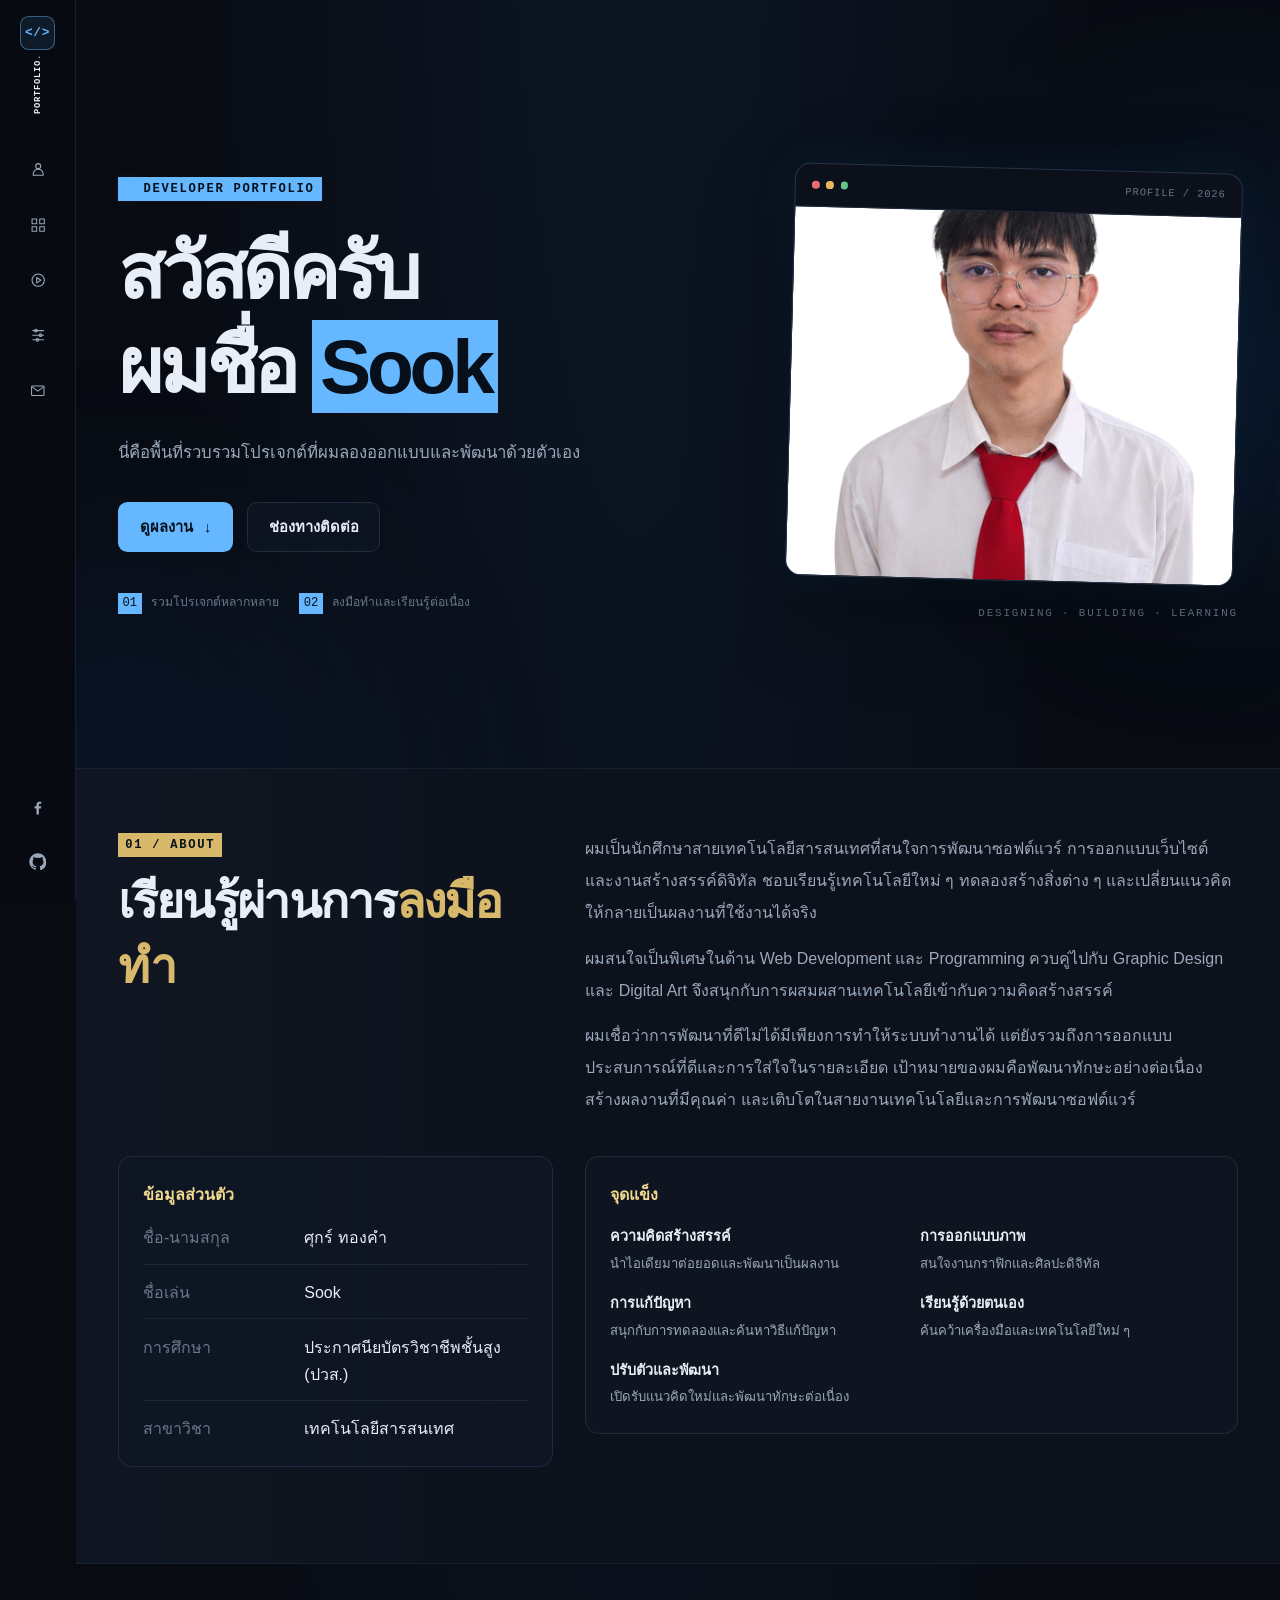
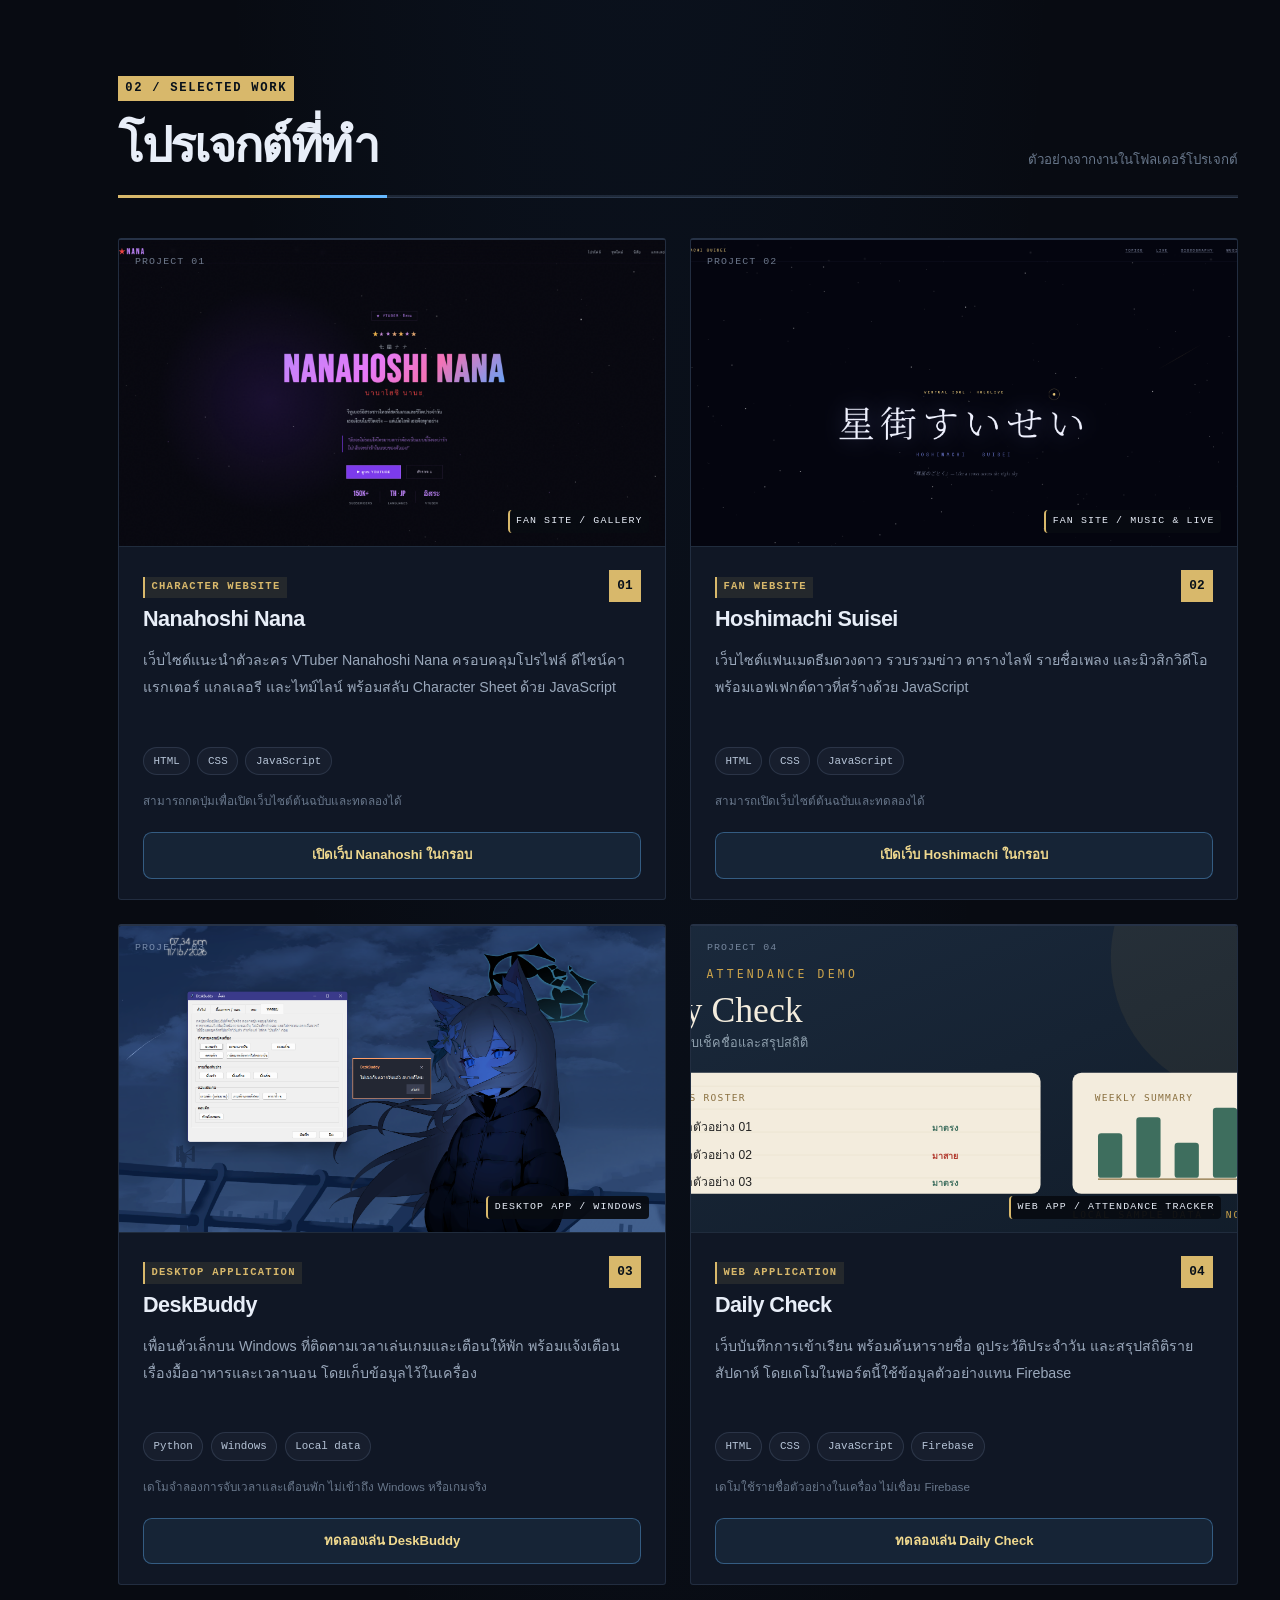
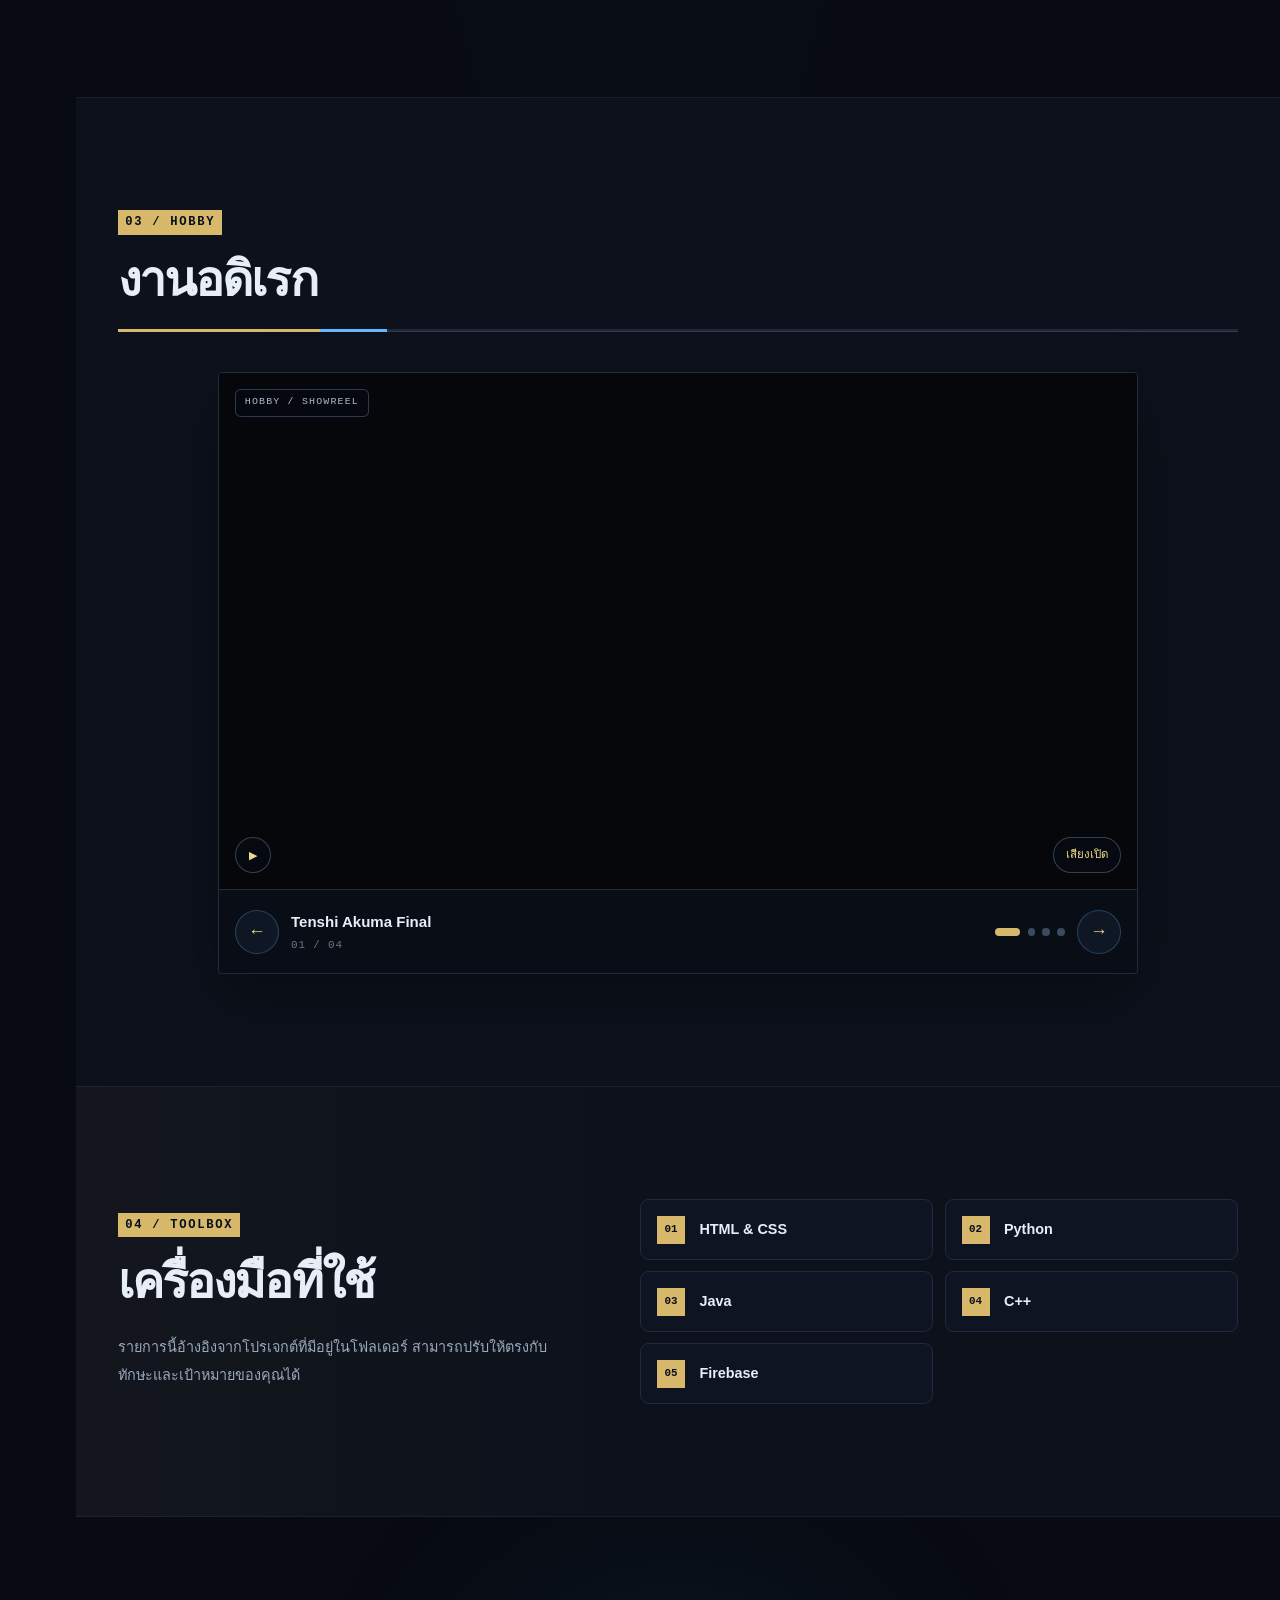
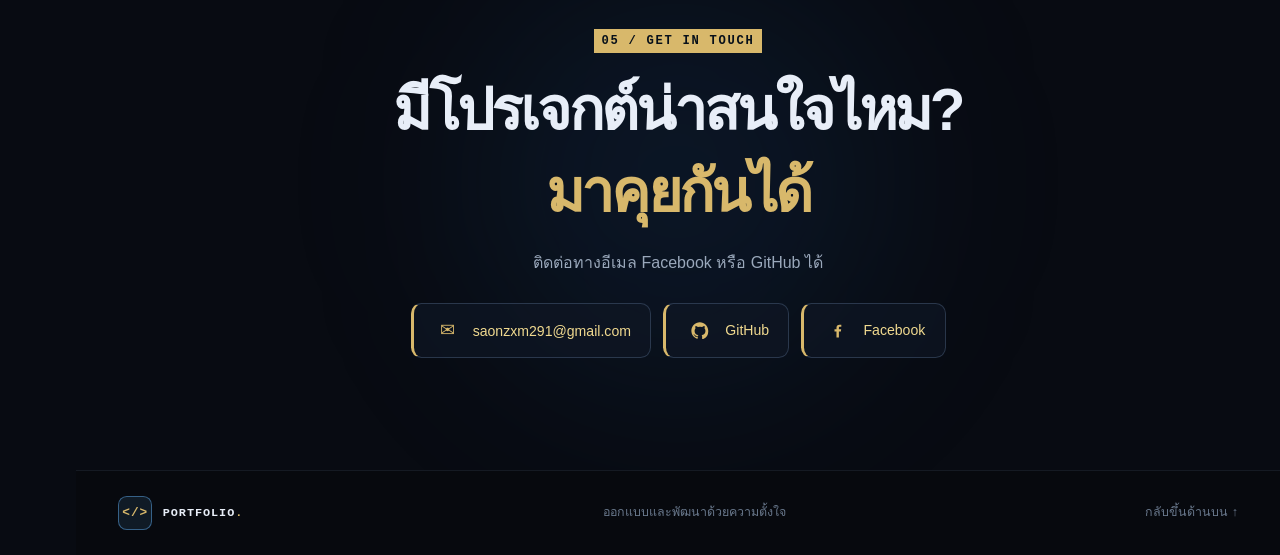
==== commit 830d2fc1: "update code" ====
--- a/index.html
+++ b/index.html
@@ -8,6 +8,35 @@
       content="พอร์ตโฟลิโอรวมผลงานด้านเว็บไซต์ โปรแกรม และแอปพลิเคชัน"
     />
     <meta name="theme-color" content="#080b12" />
+    <link rel="icon" type="image/svg+xml" href="favicon.svg" />
+    <link rel="canonical" href="https://sook001.github.io/Portfolio-/" />
+    <meta property="og:type" content="website" />
+    <meta property="og:locale" content="th_TH" />
+    <meta property="og:site_name" content="Sook Portfolio" />
+    <meta property="og:title" content="Portfolio | ผลงานและโปรเจกต์" />
+    <meta
+      property="og:description"
+      content="พอร์ตโฟลิโอรวมผลงานด้านเว็บไซต์ โปรแกรม และแอปพลิเคชัน"
+    />
+    <meta property="og:url" content="https://sook001.github.io/Portfolio-/" />
+    <meta
+      property="og:image"
+      content="https://sook001.github.io/Portfolio-/Pic/projects/deskbuddy.png"
+    />
+    <meta property="og:image:type" content="image/png" />
+    <meta property="og:image:width" content="1920" />
+    <meta property="og:image:height" content="1080" />
+    <meta property="og:image:alt" content="ภาพตัวอย่างโปรเจกต์ DeskBuddy" />
+    <meta name="twitter:card" content="summary_large_image" />
+    <meta name="twitter:title" content="Portfolio | ผลงานและโปรเจกต์" />
+    <meta
+      name="twitter:description"
+      content="พอร์ตโฟลิโอรวมผลงานด้านเว็บไซต์ โปรแกรม และแอปพลิเคชัน"
+    />
+    <meta
+      name="twitter:image"
+      content="https://sook001.github.io/Portfolio-/Pic/projects/deskbuddy.png"
+    />
     <link rel="stylesheet" href="styles.css" />
     <script src="portfolio.js" defer></script>
     <title>Portfolio | ผลงานและโปรเจกต์</title>
@@ -17,16 +46,75 @@
       <nav class="nav container" aria-label="เมนูหลัก">
         <a class="nav__logo" href="#home" aria-label="กลับไปหน้าแรก">
           <span class="nav__logo-mark">&lt;/&gt;</span>
-          <span>PORTFOLIO<span class="text-accent">.</span></span>
+          <span class="nav__logo-text">PORTFOLIO<span class="text-accent">.</span></span>
         </a>
 
         <ul class="nav__list">
-          <li><a class="nav__link" href="#about">เกี่ยวกับ</a></li>
-          <li><a class="nav__link" href="#projects">ผลงาน</a></li>
-          <li><a class="nav__link" href="#hobbies">งานอดิเรก</a></li>
-          <li><a class="nav__link" href="#skills">ทักษะ</a></li>
-          <li><a class="nav__contact" href="#contact">ติดต่อ</a></li>
+          <li>
+            <a class="nav__link" href="#about" data-section-link data-label="เกี่ยวกับ">
+              <svg class="nav__icon" viewBox="0 0 24 24" aria-hidden="true">
+                <circle cx="12" cy="8" r="3.25"></circle>
+                <path d="M5.5 20v-1.6a6.5 6.5 0 0 1 13 0V20z"></path>
+              </svg>
+              <span class="nav__label">เกี่ยวกับ</span>
+            </a>
+          </li>
+          <li>
+            <a class="nav__link" href="#projects" data-section-link data-label="ผลงาน">
+              <svg class="nav__icon" viewBox="0 0 24 24" aria-hidden="true">
+                <rect x="4" y="4" width="6" height="6"></rect>
+                <rect x="14" y="4" width="6" height="6"></rect>
+                <rect x="4" y="14" width="6" height="6"></rect>
+                <rect x="14" y="14" width="6" height="6"></rect>
+              </svg>
+              <span class="nav__label">ผลงาน</span>
+            </a>
+          </li>
+          <li>
+            <a class="nav__link" href="#hobbies" data-section-link data-label="งานอดิเรก">
+              <svg class="nav__icon" viewBox="0 0 24 24" aria-hidden="true">
+                <circle cx="12" cy="12" r="8"></circle>
+                <path d="m10 8.5 5.5 3.5-5.5 3.5z"></path>
+              </svg>
+              <span class="nav__label">งานอดิเรก</span>
+            </a>
+          </li>
+          <li>
+            <a class="nav__link" href="#skills" data-section-link data-label="ทักษะ">
+              <svg class="nav__icon" viewBox="0 0 24 24" aria-hidden="true">
+                <path d="M5 6h14M5 12h14M5 18h14"></path>
+                <circle cx="9" cy="6" r="1.75"></circle>
+                <circle cx="15" cy="12" r="1.75"></circle>
+                <circle cx="11" cy="18" r="1.75"></circle>
+              </svg>
+              <span class="nav__label">ทักษะ</span>
+            </a>
+          </li>
+          <li>
+            <a class="nav__contact" href="#contact" data-section-link data-label="ติดต่อ">
+              <svg class="nav__icon" viewBox="0 0 24 24" aria-hidden="true">
+                <rect x="3.5" y="5.5" width="17" height="13" rx="1"></rect>
+                <path d="m4.5 7 7.5 5.5L19.5 7"></path>
+              </svg>
+              <span class="nav__label">ติดต่อ</span>
+            </a>
+          </li>
         </ul>
+
+        <div class="nav__socials" role="group" aria-label="ลิงก์โซเชียล">
+          <a class="nav__social" href="https://www.facebook.com/sook.thongkum" target="_blank" rel="noopener noreferrer" data-label="Facebook" aria-label="Facebook">
+            <svg class="nav__icon nav__icon--brand" viewBox="0 0 24 24" aria-hidden="true">
+              <path d="M13.5 21v-8h2.7l.4-3h-3.1V8.1c0-.9.3-1.5 1.6-1.5h1.7V3.9c-.3 0-1.3-.1-2.5-.1-2.5 0-4.1 1.5-4.1 4.2V10H7.5v3h2.7v8z"></path>
+            </svg>
+            <span class="nav__label">Facebook</span>
+          </a>
+          <a class="nav__social" href="https://github.com/sook001" target="_blank" rel="noopener noreferrer" data-label="GitHub" aria-label="GitHub">
+            <svg class="nav__icon nav__icon--brand" viewBox="0 0 24 24" aria-hidden="true">
+              <path d="M12 .5C5.65.5.5 5.65.5 12c0 5.1 3.3 9.4 7.9 10.9.6.1.8-.3.8-.6v-2.1c-3.2.7-3.9-.8-3.9-.8-.5-1.3-1.3-1.6-1.3-1.6-1.1-.8.1-.8.1-.8 1.2.1 1.8 1.2 1.8 1.2 1.1 1.8 2.8 1.3 3.5 1 .1-.8.4-1.3.8-1.6-2.6-.3-5.3-1.3-5.3-5.8 0-1.3.5-2.3 1.2-3.1-.1-.3-.5-1.5.1-3.1 0 0 1-.3 3.2 1.2a11 11 0 0 1 5.8 0c2.2-1.5 3.2-1.2 3.2-1.2.6 1.6.2 2.8.1 3.1.8.8 1.2 1.8 1.2 3.1 0 4.5-2.7 5.5-5.3 5.8.4.3.8 1 .8 2.1v3.2c0 .3.2.7.8.6A11.5 11.5 0 0 0 23.5 12C23.5 5.65 18.35.5 12 .5Z"></path>
+            </svg>
+            <span class="nav__label">GitHub</span>
+          </a>
+        </div>
       </nav>
     </header>
 
@@ -65,7 +153,7 @@
               <div class="visual-frame__body" data-image-frame>
                 <img
                   class="visual-photo"
-                  src="Pic/Profile 1.png"
+                  src="Pic/Profile.png"
                   alt="ภาพโปรไฟล์"
                   data-frame-image
                   hidden
@@ -116,7 +204,7 @@
             </div>
           </div>
           <div class="about__details">
-            <div class="about__panel">
+            <div class="about__panel reveal">
               <h3 class="about__panel-title">ข้อมูลส่วนตัว</h3>
               <dl class="about__facts">
                 <div>
@@ -137,7 +225,7 @@
                 </div>
               </dl>
             </div>
-            <div class="about__panel">
+            <div class="about__panel reveal">
               <h3 class="about__panel-title">จุดแข็ง</h3>
               <ul class="about__strengths">
                 <li>
@@ -177,7 +265,7 @@
           </div>
 
           <div class="projects__grid">
-            <article class="project-card">
+            <article class="project-card reveal">
               <div class="project-card__image project-card__image--nanahoshi" data-image-frame>
                 <img
                   class="project-card__photo"
@@ -232,7 +320,7 @@
               </div>
             </article>
 
-            <article class="project-card">
+            <article class="project-card reveal">
               <div class="project-card__image project-card__image--hoshimachi" data-image-frame>
                 <img
                   class="project-card__photo"
@@ -287,7 +375,7 @@
               </div>
             </article>
 
-            <article class="project-card project-card--featured">
+            <article class="project-card reveal">
               <div class="project-card__image project-card__image--deskbuddy" data-image-frame>
                 <img
                   class="project-card__photo"
@@ -342,7 +430,7 @@
               </div>
             </article>
 
-            <article class="project-card">
+            <article class="project-card reveal">
               <div class="project-card__image project-card__image--check" data-image-frame>
                 <img
                   class="project-card__photo"
@@ -410,7 +498,7 @@
             </div>
           </div>
 
-          <div class="hobby-player" data-video-player>
+          <div class="hobby-player reveal" data-video-player>
             <div class="hobby-player__screen">
               <video
                 class="hobby-player__video"
@@ -454,21 +542,21 @@
             </p>
           </div>
           <ul class="skills__list">
-            <li><span>01</span> HTML &amp; CSS</li>
-            <li><span>02</span> Python</li>
-            <li><span>03</span> Java</li>
-            <li><span>04</span> C++</li>
-            <li><span>05</span> Firebase</li>
+            <li class="reveal"><span>01</span> HTML &amp; CSS</li>
+            <li class="reveal"><span>02</span> Python</li>
+            <li class="reveal"><span>03</span> Java</li>
+            <li class="reveal"><span>04</span> C++</li>
+            <li class="reveal"><span>05</span> Firebase</li>
           </ul>
         </div>
       </section>
 
       <section class="contact section" id="contact">
-        <div class="container contact__container">
+        <div class="container contact__container reveal">
           <p class="eyebrow">05 / GET IN TOUCH</p>
           <h2 class="contact__title">มีโปรเจกต์น่าสนใจไหม?<br /><span class="text-accent">มาคุยกันได้</span></h2>
           <p class="contact__description">
-            ติดต่อทางอีเมลหรือ GitHub ได้
+            ติดต่อทางอีเมล Facebook หรือ GitHub ได้
           </p>
           <div class="contact__placeholder" role="list" aria-label="ช่องทางติดต่อ">
             <div class="contact__copy-wrap" role="listitem">
@@ -479,8 +567,20 @@
               <span class="contact__copy-toast" data-copy-toast aria-hidden="true"></span>
             </div>
             <a class="contact__item" href="https://github.com/sook001" target="_blank" rel="noopener noreferrer" role="listitem">
-              <span aria-hidden="true">◌</span>
+              <span aria-hidden="true">
+                <svg class="contact__social-icon" viewBox="0 0 24 24" focusable="false">
+                  <path d="M12 .5C5.65.5.5 5.65.5 12c0 5.1 3.3 9.4 7.9 10.9.6.1.8-.3.8-.6v-2.1c-3.2.7-3.9-.8-3.9-.8-.5-1.3-1.3-1.6-1.3-1.6-1.1-.8.1-.8.1-.8 1.2.1 1.8 1.2 1.8 1.2 1.1 1.8 2.8 1.3 3.5 1 .1-.8.4-1.3.8-1.6-2.6-.3-5.3-1.3-5.3-5.8 0-1.3.5-2.3 1.2-3.1-.1-.3-.5-1.5.1-3.1 0 0 1-.3 3.2 1.2a11 11 0 0 1 5.8 0c2.2-1.5 3.2-1.2 3.2-1.2.6 1.6.2 2.8.1 3.1.8.8 1.2 1.8 1.2 3.1 0 4.5-2.7 5.5-5.3 5.8.4.3.8 1 .8 2.1v3.2c0 .3.2.7.8.6A11.5 11.5 0 0 0 23.5 12C23.5 5.65 18.35.5 12 .5Z"></path>
+                </svg>
+              </span>
               <span>GitHub</span>
+            </a>
+            <a class="contact__item" href="https://www.facebook.com/sook.thongkum" target="_blank" rel="noopener noreferrer" role="listitem">
+              <span aria-hidden="true">
+                <svg class="contact__social-icon" viewBox="0 0 24 24" focusable="false">
+                  <path d="M13.5 21v-8h2.7l.4-3h-3.1V8.1c0-.9.3-1.5 1.6-1.5h1.7V3.9c-.3 0-1.3-.1-2.5-.1-2.5 0-4.1 1.5-4.1 4.2V10H7.5v3h2.7v8z"></path>
+                </svg>
+              </span>
+              <span>Facebook</span>
             </a>
           </div>
           <p class="contact__copy-status" data-copy-status role="status" aria-live="polite"></p>
@@ -490,8 +590,8 @@
 
     <footer class="footer">
       <div class="container footer__container">
-        <a class="nav__logo" href="#home">
-          <span class="nav__logo-mark">&lt;/&gt;</span>
+        <a class="footer__logo" href="#home">
+          <span class="footer__logo-mark">&lt;/&gt;</span>
           <span>PORTFOLIO<span class="text-accent">.</span></span>
         </a>
         <p>ออกแบบและพัฒนาด้วยความตั้งใจ</p>
--- a/styles.css
+++ b/styles.css
@@ -65,15 +65,22 @@
   padding: 4rem 0 6rem;
 }
 
+.section:not(.hero) {
+  scroll-margin-top: 2rem;
+}
+
 .text-accent {
   color: var(--color-accent);
 }
 
 .eyebrow {
   display: flex;
+  width: fit-content;
   align-items: center;
   gap: 0.65rem;
-  color: var(--color-accent);
+  padding: 0.12rem 0.45rem;
+  background: var(--color-accent);
+  color: #07101a;
   font-family: "Consolas", "Courier New", monospace;
   font-size: 0.76rem;
   font-weight: 700;
@@ -82,33 +89,59 @@
 
 .header {
   position: fixed;
-  z-index: 10;
-  inset: 0 0 auto;
-  border-bottom: 1px solid rgba(120, 151, 191, 0.12);
-  background: rgba(8, 11, 18, 0.88);
+  z-index: 20;
+  inset: 0 auto 0 0;
+  width: 4.75rem;
+  border-right: 1px solid rgba(120, 151, 191, 0.16);
+  background: rgba(8, 11, 18, 0.94);
   backdrop-filter: blur(16px);
+  transition: width 300ms ease, box-shadow 300ms ease;
 }
 
 .nav {
   display: flex;
-  min-height: 4.75rem;
+  width: 100%;
+  height: 100%;
+  flex-direction: column;
   align-items: center;
-  justify-content: space-between;
-  gap: 2rem;
+  justify-content: flex-start;
+  gap: 2.2rem;
+  margin: 0;
+  padding: 1rem 0.55rem;
+  transition: padding 300ms ease;
 }
 
 .nav__logo {
-  display: inline-flex;
-  align-items: center;
-  gap: 0.65rem;
+  position: relative;
+  display: block;
+  width: 100%;
+  height: 6rem;
   font-family: "Consolas", "Courier New", monospace;
-  font-size: 0.87rem;
+  font-size: 0.55rem;
   font-weight: 700;
-  letter-spacing: 0.06em;
+  letter-spacing: 0.08em;
+  text-align: center;
+  flex: 0 0 auto;
+  transition: height 300ms ease, font-size 300ms ease;
+}
+
+.nav__logo-text {
+  position: absolute;
+  top: 67.5px;
+  left: 50%;
+  width: max-content;
+  white-space: nowrap;
+  transform: translate(-50%, -50%) rotate(-90deg);
+  transform-origin: center;
+  transition: top 300ms ease, left 300ms ease, transform 300ms ease;
 }
 
 .nav__logo-mark {
+  position: absolute;
+  top: 0;
+  left: 0.72rem;
   display: grid;
+  flex: 0 0 auto;
   width: 2.15rem;
   height: 2.15rem;
   place-items: center;
@@ -117,18 +150,102 @@
   background: rgba(101, 184, 255, 0.1);
   color: var(--color-accent);
   font-size: 0.8rem;
+  transition: left 300ms ease;
 }
 
 .nav__list {
   display: flex;
+  width: 100%;
+  flex-direction: column;
   align-items: center;
-  gap: clamp(1rem, 3vw, 2.2rem);
+  gap: 0.65rem;
   color: var(--color-muted);
   font-size: 0.9rem;
 }
 
 .nav__link {
-  transition: color 160ms ease;
+  position: relative;
+  display: flex;
+  width: 2.8rem;
+  height: 2.8rem;
+  align-items: center;
+  justify-content: flex-start;
+  gap: 0;
+  padding-inline: 0.8rem;
+  border: 1px solid transparent;
+  border-radius: 0.25rem;
+  color: var(--color-muted);
+  transition:
+    width 300ms ease,
+    gap 300ms ease,
+    padding 300ms ease,
+    color 160ms ease,
+    background-color 160ms ease,
+    border-color 160ms ease;
+}
+
+.nav__icon {
+  width: 1.15rem;
+  height: 1.15rem;
+  flex: 0 0 1.15rem;
+  fill: none;
+  stroke: currentColor;
+  stroke-linecap: round;
+  stroke-linejoin: round;
+  stroke-width: 1.4;
+}
+
+.nav__icon--brand {
+  fill: currentColor;
+  stroke: none;
+}
+
+.nav__link::after,
+.nav__contact::after,
+.nav__social::after {
+  position: absolute;
+  left: calc(100% + 0.65rem);
+  padding: 0.35rem 0.6rem;
+  border: 1px solid rgba(120, 151, 191, 0.22);
+  background: #101725;
+  color: var(--color-text);
+  content: attr(data-label);
+  font-family: var(--font-sans);
+  font-size: 0.72rem;
+  letter-spacing: 0;
+  white-space: nowrap;
+  opacity: 0;
+  pointer-events: none;
+  transform: translateX(-0.25rem);
+  transition: opacity 160ms ease, transform 160ms ease;
+}
+
+.nav__link:hover::after,
+.nav__link:focus-visible::after,
+.nav__contact:hover::after,
+.nav__contact:focus-visible::after,
+.nav__social:hover::after,
+.nav__social:focus-visible::after {
+  opacity: 1;
+  transform: translateX(0);
+}
+
+.nav__link[aria-current="location"] {
+  border-color: rgba(216, 184, 107, 0.4);
+  background: transparent;
+  color: #ead18d;
+}
+
+.nav__label {
+  display: inline-block;
+  flex: 0 0 auto;
+  max-width: 0;
+  overflow: hidden;
+  opacity: 0;
+  transform: translateX(-0.4rem);
+  font-family: var(--font-sans);
+  white-space: nowrap;
+  transition: max-width 300ms ease, opacity 180ms ease, transform 300ms ease;
 }
 
 .nav__link:hover,
@@ -137,19 +254,164 @@
 }
 
 .nav__contact {
+  position: relative;
   display: inline-flex;
-  min-height: 2.55rem;
+  width: 2.8rem;
+  height: 2.8rem;
+  gap: 0;
   align-items: center;
-  padding: 0.35rem 1rem;
-  border: 1px solid rgba(101, 184, 255, 0.55);
-  border-radius: 0.55rem;
+  justify-content: flex-start;
+  padding-inline: 0.8rem;
+  border: 1px solid transparent;
+  border-radius: 0.25rem;
+  color: var(--color-muted);
+  font-family: "Consolas", "Courier New", monospace;
+  font-size: 0.65rem;
+  transition:
+    width 300ms ease,
+    gap 300ms ease,
+    padding 300ms ease,
+    color 160ms ease,
+    background-color 160ms ease,
+    border-color 160ms ease;
+}
+
+.nav__socials {
+  display: flex;
+  width: 100%;
+  flex-direction: column;
+  align-items: center;
+  gap: 0.55rem;
+  margin-top: auto;
+}
+
+.nav__social {
+  position: relative;
+  display: inline-flex;
+  width: 2.8rem;
+  height: 2.8rem;
+  gap: 0;
+  align-items: center;
+  justify-content: flex-start;
+  padding-inline: 0.8rem;
+  border: 1px solid transparent;
+  border-radius: 0.25rem;
+  color: var(--color-muted);
+  transition:
+    width 300ms ease,
+    gap 300ms ease,
+    padding 300ms ease,
+    color 160ms ease,
+    background-color 160ms ease,
+    border-color 160ms ease;
+}
+
+.nav__contact .nav__icon {
+  width: 1.1rem;
+  height: 1.1rem;
+  flex-basis: 1.1rem;
+}
+
+.nav__social .nav__icon {
+  width: 1.1rem;
+  height: 1.1rem;
+  flex-basis: 1.1rem;
+}
+
+.nav__contact:hover,
+.nav__social:hover {
   color: var(--color-accent-bright);
-  transition: background-color 160ms ease, border-color 160ms ease;
-}
-
-.nav__contact:hover {
-  border-color: var(--color-accent);
-  background: rgba(101, 184, 255, 0.1);
+  background: rgba(216, 184, 107, 0.12);
+}
+
+.nav__contact:hover,
+.nav__contact:focus-visible {
+  background: transparent;
+}
+
+.nav__contact[aria-current="location"] {
+  border-color: rgba(216, 184, 107, 0.4);
+  background: transparent;
+  color: #ead18d;
+}
+
+@media (min-width: 681px) {
+  .header:hover,
+  .header:focus-within {
+    width: 14rem;
+    box-shadow: 0.75rem 0 2rem rgba(0, 0, 0, 0.32);
+  }
+
+  .header:hover .nav,
+  .header:focus-within .nav {
+    align-items: stretch;
+    padding-inline: 0.8rem;
+  }
+
+  .header:hover .nav__logo,
+  .header:focus-within .nav__logo {
+    height: 2.15rem;
+    font-size: 0.82rem;
+  }
+
+  .header:hover .nav__logo-text,
+  .header:focus-within .nav__logo-text {
+    top: 50%;
+    left: 45px;
+    transform: translate(0, -50%) rotate(0deg);
+  }
+
+  .header:hover .nav__logo-mark,
+  .header:focus-within .nav__logo-mark {
+    left: 0;
+  }
+
+  .header:hover .nav__list,
+  .header:focus-within .nav__list {
+    align-items: stretch;
+  }
+
+  .header:hover .nav__socials,
+  .header:focus-within .nav__socials {
+    align-items: stretch;
+  }
+
+  .header:hover .nav__link,
+  .header:focus-within .nav__link,
+  .header:hover .nav__contact,
+  .header:focus-within .nav__contact,
+  .header:hover .nav__social,
+  .header:focus-within .nav__social {
+    width: 100%;
+    justify-content: flex-start;
+    gap: 0.9rem;
+    padding-inline: 0.8rem;
+    font-size: 0.88rem;
+    letter-spacing: 0;
+  }
+
+  .header:hover .nav__label,
+  .header:focus-within .nav__label {
+    max-width: 12rem;
+    opacity: 1;
+    transform: none;
+    transition: max-width 300ms ease 40ms, opacity 180ms ease 80ms, transform 300ms ease 40ms;
+  }
+
+  .header:hover .nav__link::after,
+  .header:focus-within .nav__link::after,
+  .header:hover .nav__contact::after,
+  .header:focus-within .nav__contact::after,
+  .header:hover .nav__social::after,
+  .header:focus-within .nav__social::after {
+    display: none;
+  }
+
+}
+
+main,
+.footer {
+  margin-left: 4.75rem;
 }
 
 .hero {
@@ -204,6 +466,13 @@
   font-weight: 750;
   letter-spacing: -0.055em;
   line-height: 1.22;
+}
+
+.hero__title .text-accent {
+  display: inline-block;
+  padding-inline: 0.1em;
+  background: var(--color-accent);
+  color: #07101a;
 }
 
 .hero__description {
@@ -268,8 +537,11 @@
 }
 
 .meta-mark {
+  display: inline-block;
   margin-right: 0.35rem;
-  color: var(--color-accent);
+  padding-inline: 0.28rem;
+  background: var(--color-accent);
+  color: #07101a;
   font-family: "Consolas", "Courier New", monospace;
 }
 
@@ -445,10 +717,22 @@
   text-align: right;
 }
 
+.about,
+.projects,
+.hobbies,
+.skills,
+.contact,
+.footer {
+  --color-accent: #d8b86b;
+  --color-accent-bright: #f0d98f;
+}
+
 .about {
   border-top: 1px solid rgba(120, 151, 191, 0.1);
   border-bottom: 1px solid rgba(120, 151, 191, 0.1);
-  background: rgba(12, 17, 27, 0.62);
+  background:
+    linear-gradient(90deg, rgba(101, 184, 255, 0.035), transparent 45%),
+    var(--color-bg-soft);
 }
 
 .about__container {
@@ -540,11 +824,29 @@
 }
 
 .section-heading {
+  position: relative;
   display: flex;
   align-items: end;
   justify-content: space-between;
   gap: 2rem;
   margin-bottom: 2.5rem;
+  padding-bottom: 1.15rem;
+  border-bottom: 1px solid rgba(120, 151, 191, 0.18);
+}
+
+.section-heading::after {
+  position: absolute;
+  bottom: -1px;
+  left: 0;
+  width: 100%;
+  height: 3px;
+  background: linear-gradient(
+    90deg,
+    var(--color-accent) 0 18%,
+    #65b8ff 18% 24%,
+    rgba(120, 151, 191, 0.18) 24% 100%
+  );
+  content: "";
 }
 
 .section-heading__note {
@@ -556,28 +858,34 @@
 .projects__grid {
   display: grid;
   grid-template-columns: repeat(2, minmax(0, 1fr));
-  align-items: start;
-  gap: 1.25rem;
+  grid-auto-rows: 1fr;
+  align-items: stretch;
+  gap: 1.5rem;
 }
 
 .project-card {
+  display: flex;
+  height: 100%;
+  flex-direction: column;
   overflow: hidden;
-  border: 1px solid var(--color-border);
-  border-radius: 0.9rem;
-  background: linear-gradient(145deg, rgba(16, 23, 37, 0.98), rgba(11, 16, 26, 0.98));
-  transition: transform 180ms ease, border-color 180ms ease, box-shadow 180ms ease;
+  border: 1px solid rgba(120, 151, 191, 0.18);
+  border-top: 2px solid rgba(120, 151, 191, 0.22);
+  border-radius: 0.2rem;
+  background: var(--color-panel);
+  transition: transform 220ms ease, border-color 220ms ease, box-shadow 220ms ease;
 }
 
 .project-card:hover {
-  transform: translateY(-4px);
-  border-color: rgba(101, 184, 255, 0.42);
-  box-shadow: 0 1rem 2.5rem rgba(0, 0, 0, 0.2);
+  transform: translateY(-5px);
+  border-color: rgba(216, 184, 107, 0.42);
+  box-shadow: 0 1.2rem 2.8rem rgba(0, 0, 0, 0.28);
 }
 
 .project-card__image {
   position: relative;
   display: grid;
-  min-height: 13.5rem;
+  min-height: 15rem;
+  aspect-ratio: 16 / 9;
   overflow: hidden;
   place-items: center;
   border-bottom: 1px solid var(--color-border);
@@ -596,6 +904,11 @@
   width: 100%;
   height: 100%;
   object-fit: cover;
+  transition: transform 500ms cubic-bezier(0.2, 0.7, 0.2, 1);
+}
+
+.project-card:hover .project-card__photo {
+  transform: scale(1.035);
 }
 
 .project-card__image.has-image::before,
@@ -669,7 +982,9 @@
   bottom: 0.8rem;
   padding: 0.2rem 0.4rem;
   border-radius: 0.25rem;
-  background: rgba(8, 11, 18, 0.72);
+  border-left: 2px solid var(--color-accent);
+  background: rgba(8, 11, 18, 0.94);
+  color: var(--color-text);
 }
 
 .image-placeholder {
@@ -694,6 +1009,7 @@
 }
 
 .project-card__body {
+  flex: 1;
   padding: 1.45rem 1.5rem 1.35rem;
 }
 
@@ -705,6 +1021,10 @@
 }
 
 .project-card__type {
+  display: inline-block;
+  padding: 0.1rem 0.4rem;
+  border-left: 2px solid currentColor;
+  background: rgba(216, 184, 107, 0.1);
   color: var(--color-accent);
   font-family: "Consolas", "Courier New", monospace;
   font-size: 0.66rem;
@@ -721,9 +1041,16 @@
 }
 
 .project-card__number {
-  color: rgba(101, 184, 255, 0.6);
+  display: grid;
+  width: 2rem;
+  height: 2rem;
+  flex: 0 0 2rem;
+  place-items: center;
+  background: var(--color-accent);
+  color: #07101a;
   font-family: "Consolas", "Courier New", monospace;
   font-size: 0.8rem;
+  font-weight: 700;
 }
 
 .project-card__description {
@@ -812,9 +1139,7 @@
 
 .hobbies {
   border-top: 1px solid rgba(120, 151, 191, 0.1);
-  background:
-    radial-gradient(circle at 50% 52%, rgba(101, 184, 255, 0.09), transparent 38%),
-    rgba(8, 11, 18, 0.42);
+  background: var(--color-bg-soft);
 }
 
 .hobby-player {
@@ -822,7 +1147,7 @@
   margin-inline: auto;
   overflow: hidden;
   border: 1px solid var(--color-border);
-  border-radius: 1rem;
+  border-radius: 0.2rem;
   background: #090d16;
   box-shadow: 0 1.5rem 4rem rgba(0, 0, 0, 0.28);
 }
@@ -960,7 +1285,9 @@
 .skills {
   border-top: 1px solid rgba(120, 151, 191, 0.1);
   border-bottom: 1px solid rgba(120, 151, 191, 0.1);
-  background: rgba(12, 17, 27, 0.62);
+  background:
+    linear-gradient(90deg, rgba(216, 184, 107, 0.035), transparent 45%),
+    var(--color-bg-soft);
 }
 
 .skills__container {
@@ -996,9 +1323,16 @@
 }
 
 .skills__list li span {
-  color: var(--color-accent);
+  display: grid;
+  width: 1.75rem;
+  height: 1.75rem;
+  flex: 0 0 1.75rem;
+  place-items: center;
+  background: var(--color-accent);
+  color: #07101a;
   font-family: "Consolas", "Courier New", monospace;
   font-size: 0.68rem;
+  font-weight: 700;
 }
 
 .contact {
@@ -1031,6 +1365,7 @@
 
 .contact__container > .eyebrow {
   justify-content: center;
+  margin-inline: auto;
 }
 
 .contact__title {
@@ -1038,6 +1373,10 @@
   font-size: clamp(2.2rem, 5vw, 3.65rem);
   letter-spacing: -0.045em;
   line-height: 1.4;
+}
+
+.contact__title .text-accent {
+  color: var(--color-accent);
 }
 
 .contact__description {
@@ -1063,7 +1402,8 @@
   align-items: center;
   gap: 0.7rem;
   padding: 0.7rem 1.2rem;
-  border: 1px dashed rgba(101, 184, 255, 0.45);
+  border: 1px solid rgba(120, 151, 191, 0.28);
+  border-left: 3px solid var(--color-accent);
   border-radius: 0.65rem;
   background: rgba(16, 23, 37, 0.65);
   color: var(--color-accent-bright);
@@ -1076,8 +1416,9 @@
 .contact__item:hover,
 .contact__item:focus-visible {
   transform: translateY(-1px);
-  border-color: rgba(125, 215, 255, 0.8);
-  box-shadow: 0 0 0 1px rgba(125, 215, 255, 0.18);
+  border-color: var(--color-accent);
+  background: rgba(216, 184, 107, 0.1);
+  box-shadow: 0 0 0 1px rgba(216, 184, 107, 0.14);
 }
 
 .contact__item:active {
@@ -1085,8 +1426,21 @@
 }
 
 .contact__item span:first-child {
+  display: grid;
+  width: 1.8rem;
+  height: 1.8rem;
+  flex: 0 0 1.8rem;
+  place-items: center;
+  background: transparent;
   color: var(--color-accent);
   font-size: 1.1rem;
+}
+
+.contact__social-icon {
+  display: block;
+  width: 1.1rem;
+  height: 1.1rem;
+  fill: currentColor;
 }
 
 .contact__copy-toast {
@@ -1166,6 +1520,20 @@
   background: #07090e;
 }
 
+.reveal {
+  transition: opacity 600ms ease, transform 600ms cubic-bezier(0.2, 0.7, 0.2, 1);
+}
+
+.has-reveal .reveal {
+  opacity: 0;
+  transform: translateY(1.25rem);
+}
+
+.has-reveal .reveal.is-visible {
+  opacity: 1;
+  transform: translateY(0);
+}
+
 .footer__container {
   display: flex;
   min-height: 5.25rem;
@@ -1175,6 +1543,30 @@
   gap: 1rem;
 }
 
+.footer__logo {
+  display: inline-flex;
+  flex: 0 0 auto;
+  align-items: center;
+  gap: 0.65rem;
+  font-family: "Consolas", "Courier New", monospace;
+  font-size: 0.74rem;
+  font-weight: 700;
+  letter-spacing: 0.08em;
+}
+
+.footer__logo-mark {
+  display: grid;
+  width: 2.15rem;
+  height: 2.15rem;
+  flex: 0 0 auto;
+  place-items: center;
+  border: 1px solid rgba(101, 184, 255, 0.45);
+  border-radius: 0.55rem;
+  background: rgba(101, 184, 255, 0.1);
+  color: var(--color-accent);
+  font-size: 0.8rem;
+}
+
 .footer__container > p,
 .footer__top {
   color: var(--color-dim);
@@ -1185,12 +1577,6 @@
   transition: color 160ms ease;
 }
 
-@media (min-width: 900px) {
-  .project-card--featured {
-    grid-row: span 1;
-  }
-}
-
 @media (max-width: 900px) {
   .hero {
     min-height: auto;
@@ -1221,6 +1607,19 @@
     scroll-padding-top: 5rem;
   }
 
+  .header {
+    inset: 0 0 auto;
+    width: 100%;
+    height: 4.25rem;
+    border-right: 0;
+    border-bottom: 1px solid rgba(120, 151, 191, 0.16);
+  }
+
+  main,
+  .footer {
+    margin-left: 0;
+  }
+
   .container {
     width: min(100% - 2rem, 36rem);
   }
@@ -1235,27 +1634,134 @@
 
   .nav {
     min-height: 4.25rem;
+    height: 4.25rem;
+    width: calc(100% - 2rem);
+    flex-direction: row;
+    justify-content: space-between;
     gap: 0.8rem;
+    padding: 0;
+    margin-inline: auto;
   }
 
   .nav__logo {
+    position: static;
+    display: inline-flex;
+    width: auto;
+    height: auto;
+    flex-direction: row;
+    flex-shrink: 0;
     gap: 0.45rem;
     font-size: 0.74rem;
   }
 
+  .nav__logo-text {
+    position: static;
+    width: auto;
+    transform: none;
+    writing-mode: horizontal-tb;
+  }
+
   .nav__logo-mark {
+    position: static;
+    left: auto;
     width: 1.9rem;
     height: 1.9rem;
   }
 
   .nav__list {
+    flex: 1 1 auto;
+    min-width: 0;
+    width: auto;
+    flex-direction: row;
     gap: clamp(0.65rem, 3vw, 1rem);
     font-size: 0.73rem;
+    overflow-x: auto;
+    scrollbar-width: none;
+  }
+
+  .nav__list::-webkit-scrollbar {
+    display: none;
+  }
+
+  .nav__link {
+    width: auto;
+    height: auto;
+    gap: 0.45rem;
+    padding: 0.4rem 0.1rem;
+    border: 0;
+    border-bottom: 1px solid transparent;
+    border-radius: 0;
+    font-family: var(--font-sans);
+    font-size: 0.73rem;
+    letter-spacing: 0;
+    white-space: nowrap;
+  }
+
+  .nav__link[aria-current="location"] {
+    border-color: transparent;
+    border-bottom-color: transparent;
+    background: transparent;
+    color: #ead18d;
+  }
+
+  .nav__label {
+    max-width: none;
+    overflow: visible;
+    opacity: 1;
+    transform: none;
+    white-space: nowrap;
+  }
+
+  .nav__link::after,
+  .nav__contact::after,
+  .nav__social::after {
+    display: none;
+  }
+
+  .nav__socials {
+    width: auto;
+    flex: 0 0 auto;
+    flex-direction: row;
+    align-items: center;
+    gap: 0.35rem;
+    margin-top: 0;
+  }
+
+  .nav__social {
+    width: 2rem;
+    height: 2rem;
+    flex: 0 0 2rem;
+    justify-content: center;
+    gap: 0;
+    padding: 0;
+    border: 0;
+  }
+
+  .nav__social .nav__label {
+    max-width: 0;
+    opacity: 0;
+    transform: none;
   }
 
   .nav__contact {
+    width: auto;
+    height: auto;
+    gap: 0.45rem;
     min-height: 2.15rem;
     padding-inline: 0.65rem;
+    border: 0;
+    border-bottom: 1px solid transparent;
+    border-radius: 0;
+    font-family: var(--font-sans);
+    font-size: 0.73rem;
+    white-space: nowrap;
+  }
+
+  .nav__contact[aria-current="location"] {
+    border-color: transparent;
+    border-bottom-color: transparent;
+    color: #ead18d;
+    background: transparent;
   }
 
   .hero {
@@ -1351,6 +1857,7 @@
     grid-column: 1 / -1;
     grid-row: 2;
     justify-content: center;
+    margin-inline: auto;
   }
 
   .hobby-player__arrow {
@@ -1393,13 +1900,33 @@
   }
 
   .nav__logo {
+    gap: 0;
     font-size: 0.67rem;
+  }
+
+  .nav__logo-text {
+    display: none;
+  }
+
+  .nav__label,
+  .nav__socials {
+    display: none;
   }
 
   .nav__logo-mark {
     width: 1.75rem;
     height: 1.75rem;
     font-size: 0.7rem;
+  }
+
+  .nav__list {
+    gap: 0.55rem;
+    font-size: 0.68rem;
+  }
+
+  .nav__link,
+  .nav__contact {
+    font-size: 0.68rem;
   }
 
   .hero__actions .button {
@@ -1415,6 +1942,10 @@
     transition-duration: 0.01ms !important;
   }
 
+  .reveal {
+    transition: none;
+  }
+
   .contact__copy-toast.is-visible {
     animation: none;
     opacity: 1;
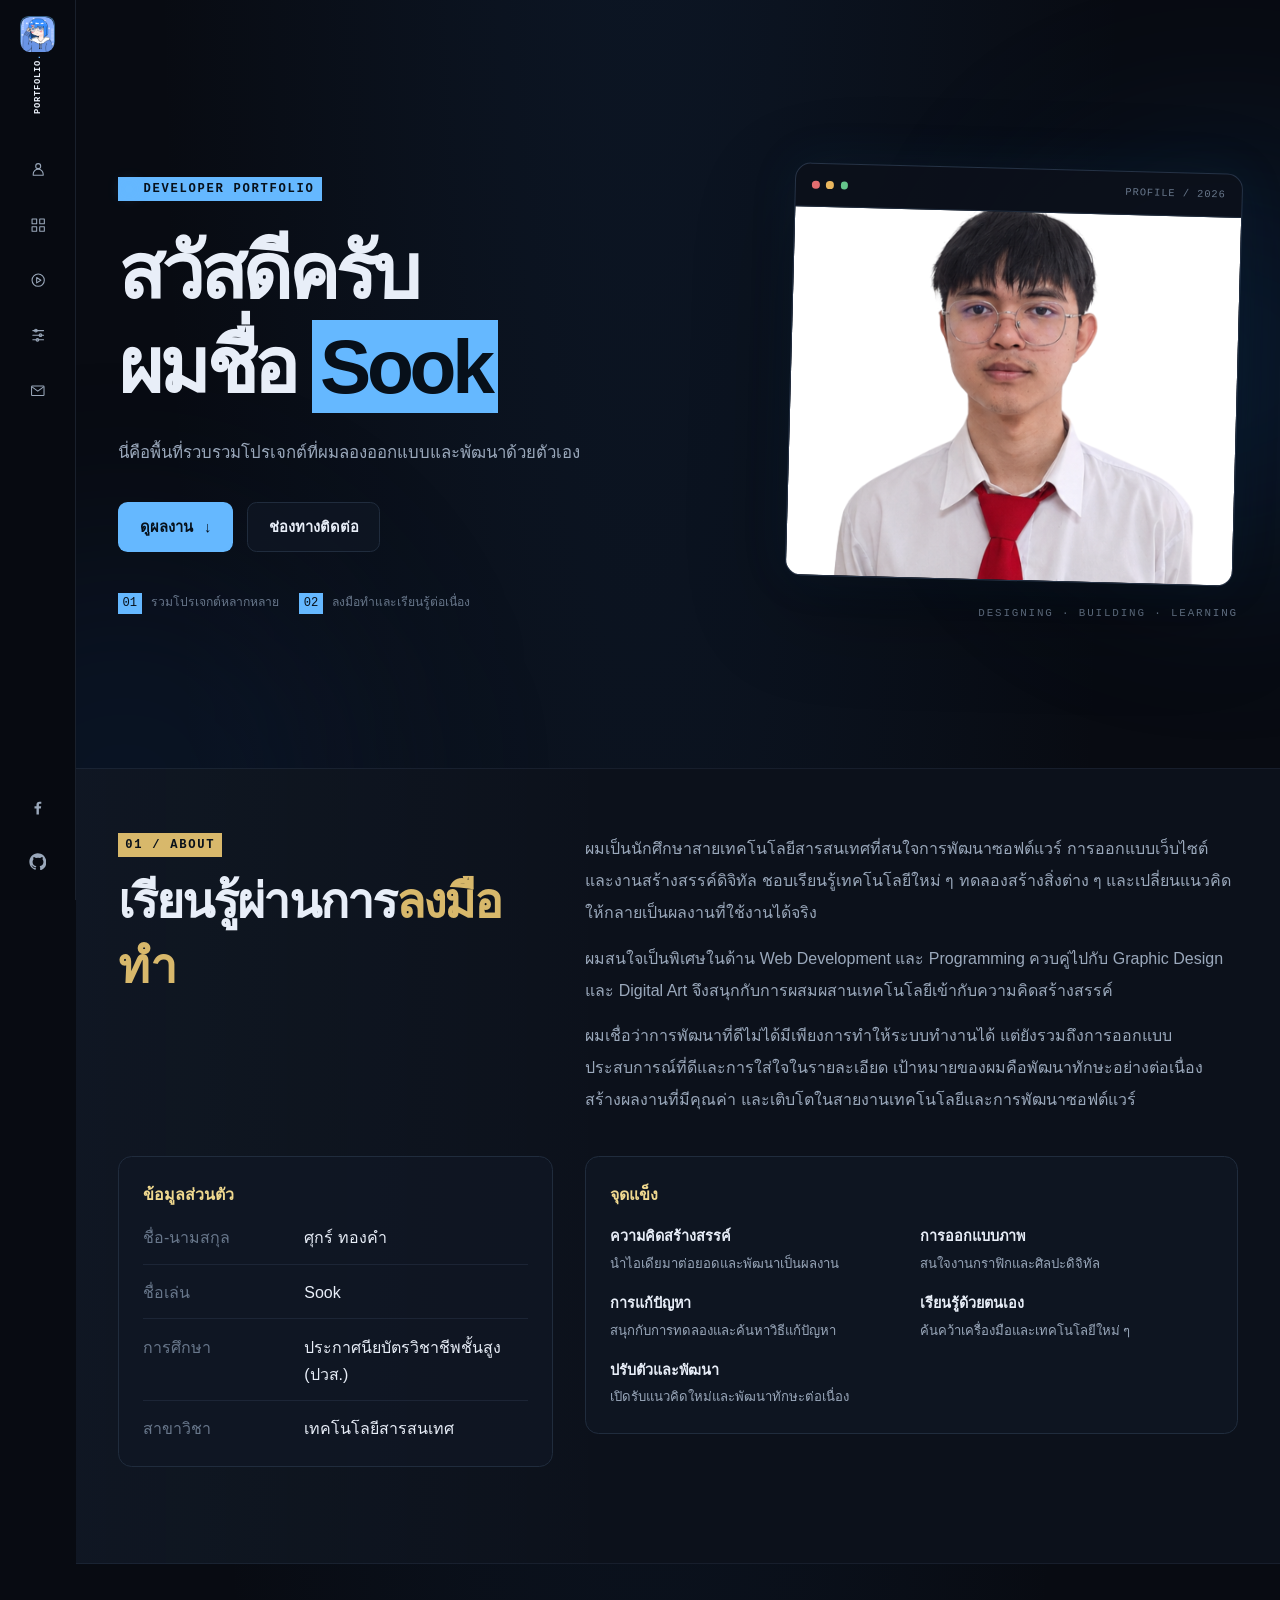
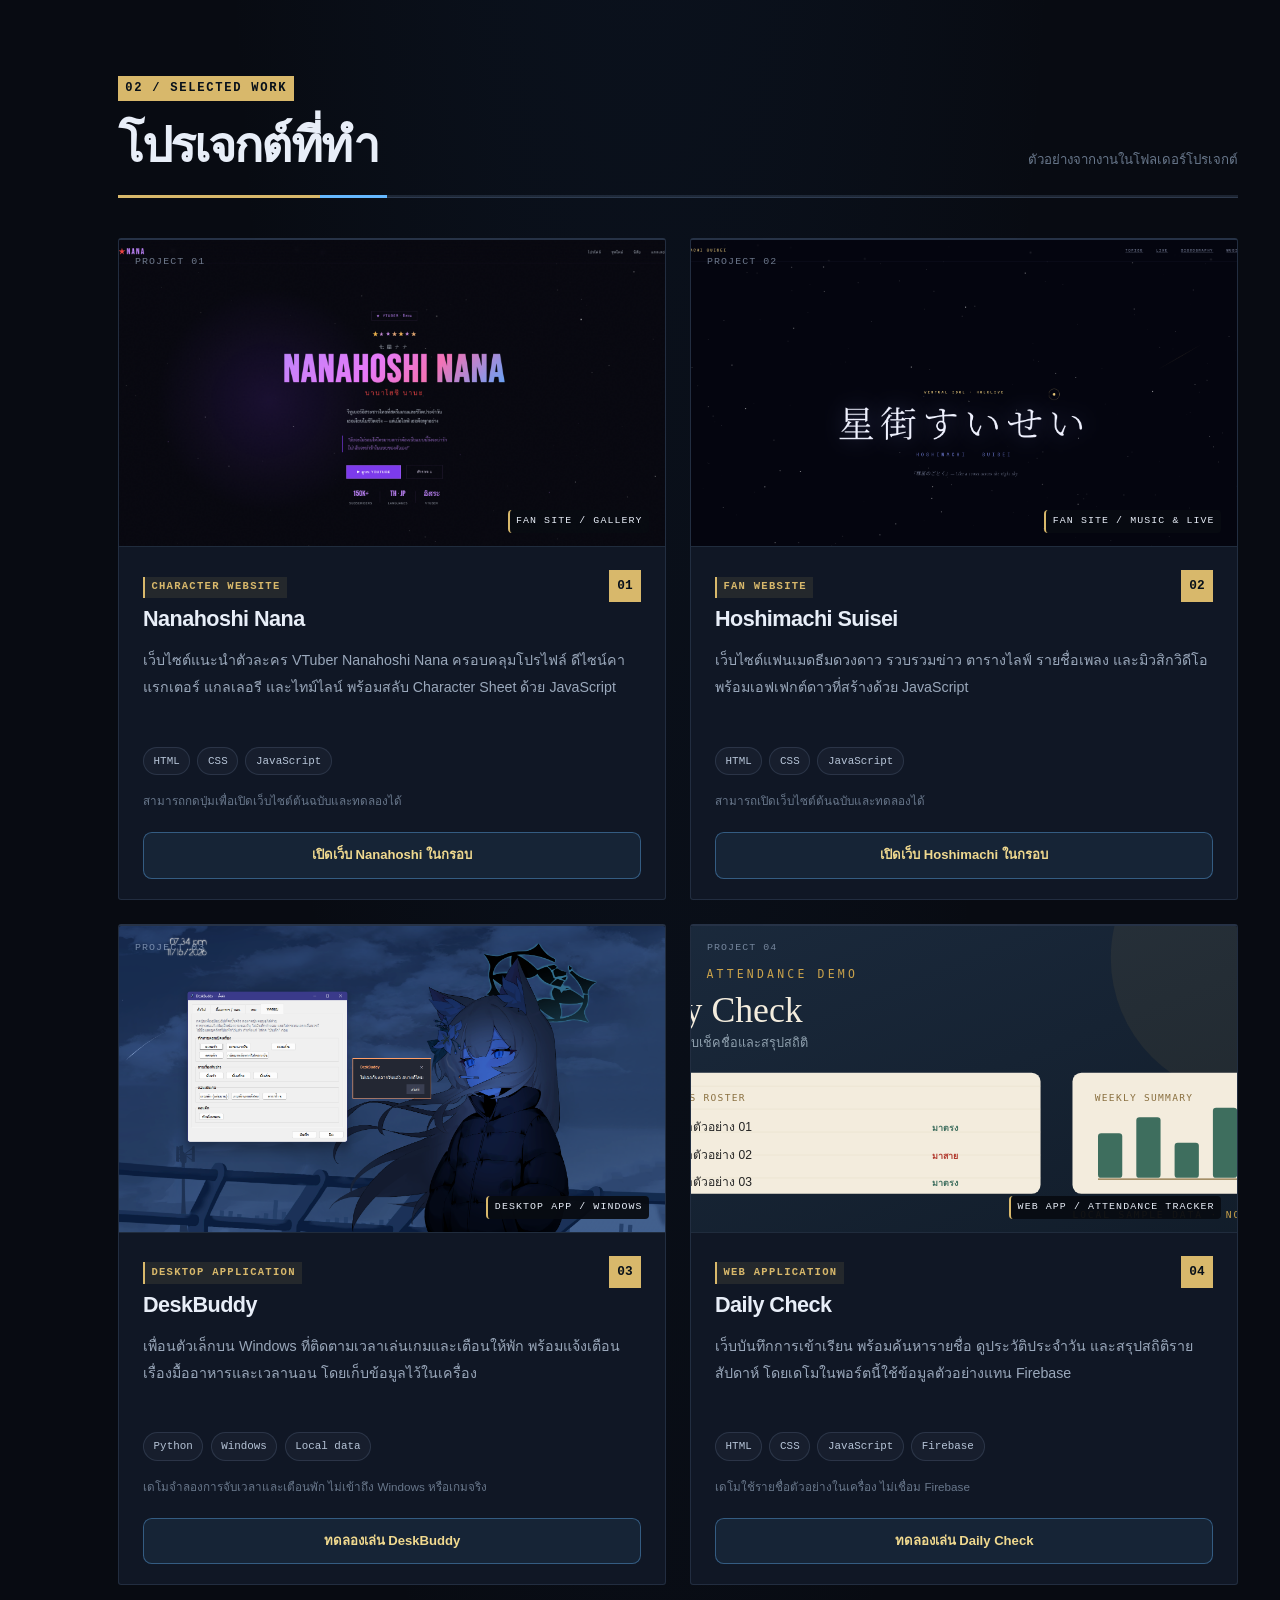
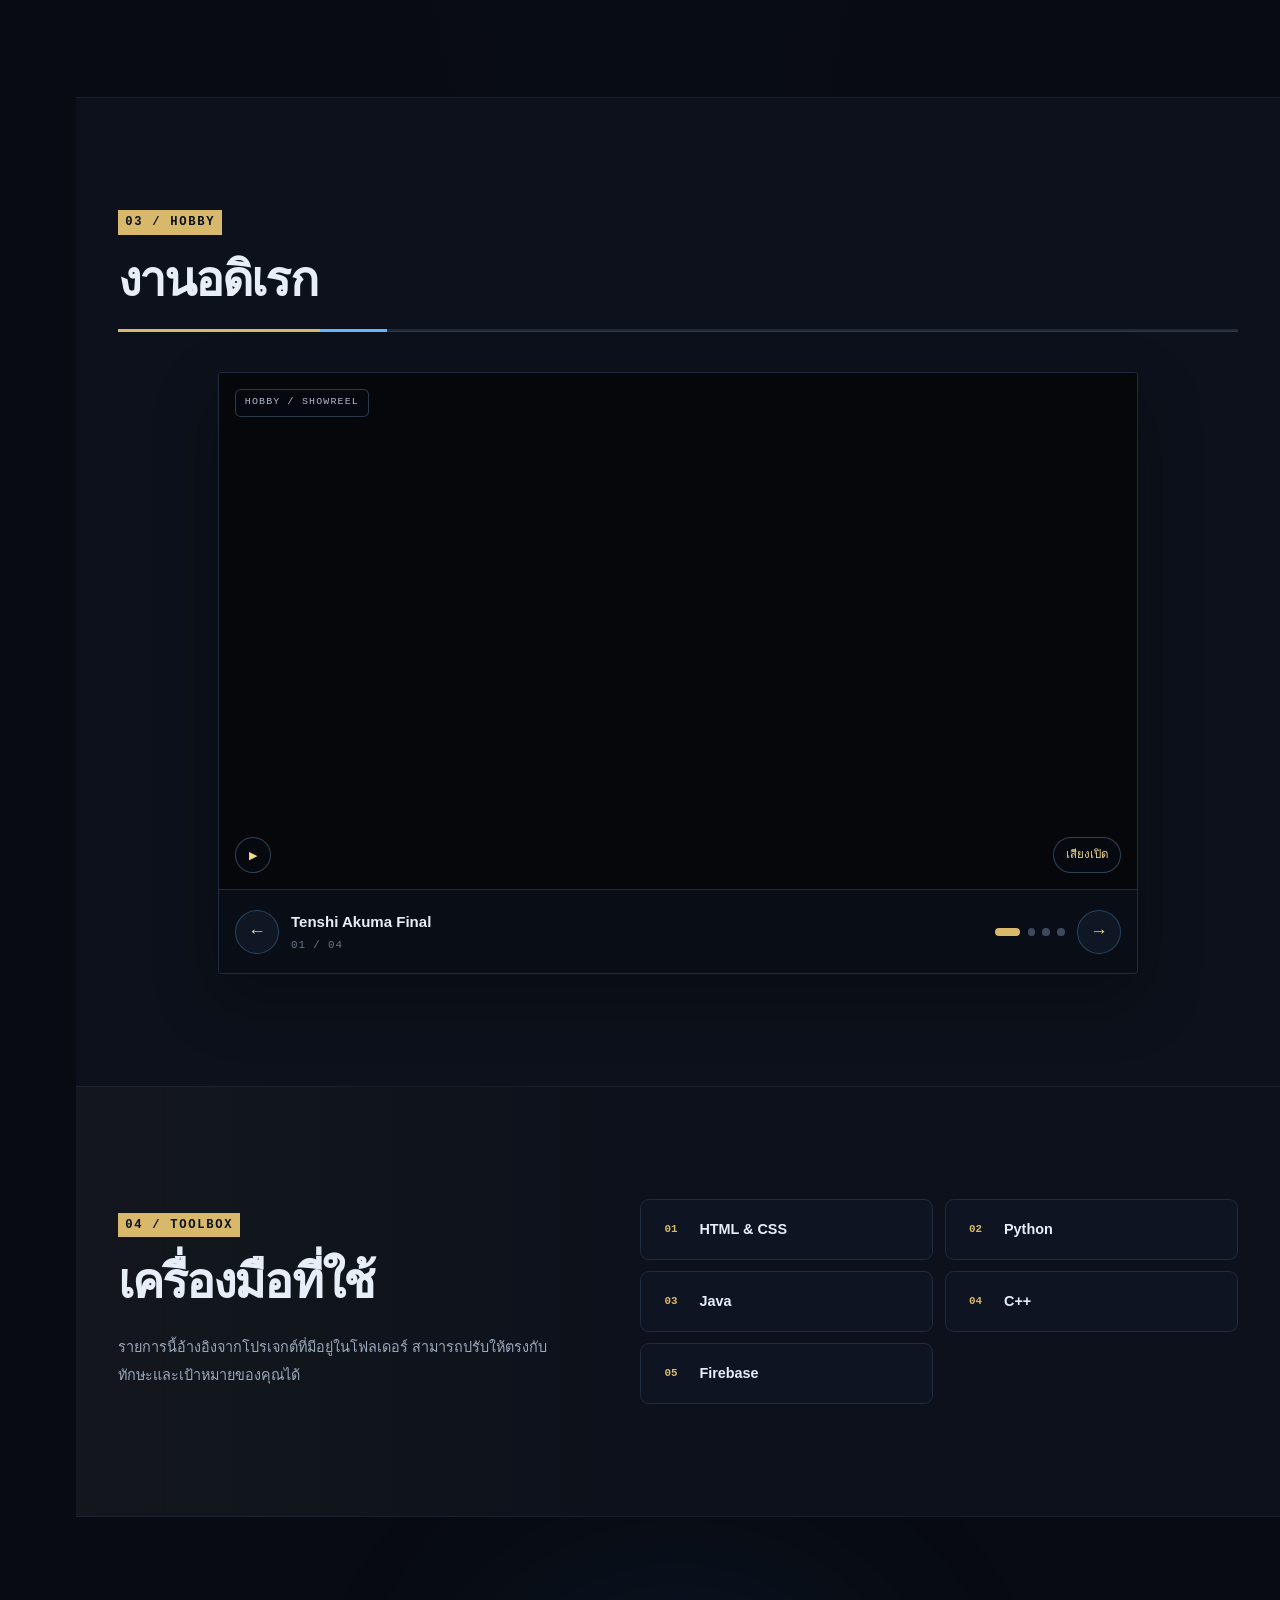
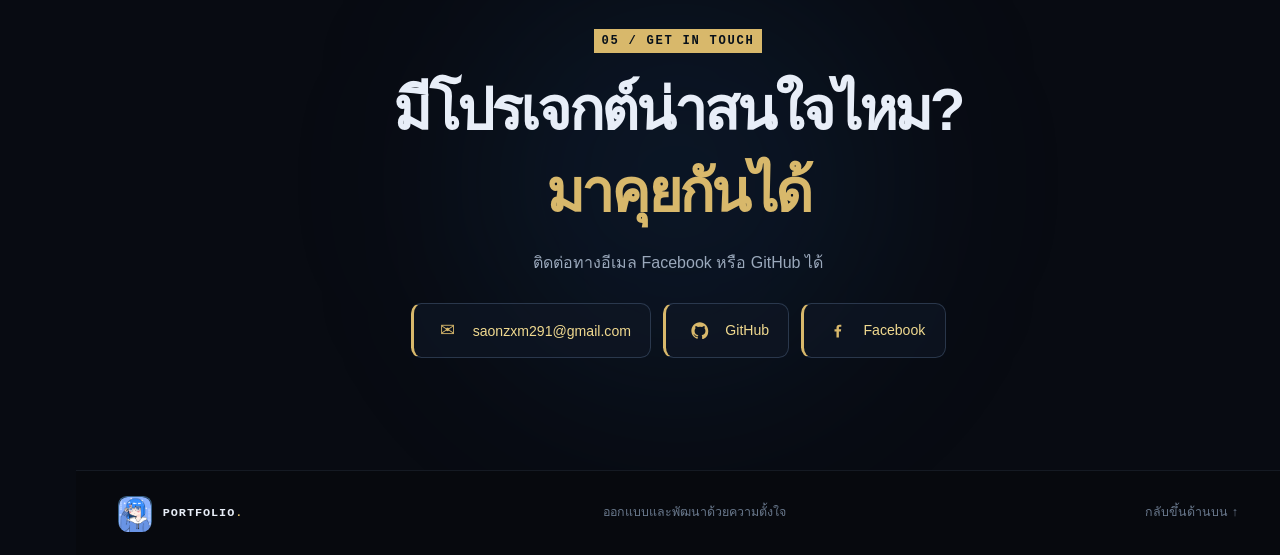
==== commit 4d8b1793: "update" ====
--- a/index.html
+++ b/index.html
@@ -37,15 +37,37 @@
       name="twitter:image"
       content="https://sook001.github.io/Portfolio-/Pic/projects/deskbuddy.png"
     />
+    <script>
+      document.documentElement.classList.add("is-loading");
+    </script>
     <link rel="stylesheet" href="styles.css" />
     <script src="portfolio.js" defer></script>
     <title>Portfolio | ผลงานและโปรเจกต์</title>
   </head>
   <body>
+    <div class="page-loader" data-page-loader role="status" aria-live="polite">
+      <div class="page-loader__content">
+        <img
+          class="page-loader__mark"
+          src="Pic/Glasses NoBG.png"
+          alt=""
+          aria-hidden="true"
+        />
+        <p class="page-loader__brand">SOOK <span>PORTFOLIO</span></p>
+        <p class="page-loader__message">กำลังเตรียมประสบการณ์</p>
+        <div class="page-loader__track" aria-hidden="true">
+          <span></span>
+        </div>
+        <p class="page-loader__caption">INITIALIZING / PORTFOLIO</p>
+      </div>
+    </div>
+
     <header class="header">
       <nav class="nav container" aria-label="เมนูหลัก">
         <a class="nav__logo" href="#home" aria-label="กลับไปหน้าแรก">
-          <span class="nav__logo-mark">&lt;/&gt;</span>
+          <span class="nav__logo-mark" aria-hidden="true">
+            <img class="nav__logo-image" src="Pic/Glasses.png" alt="" />
+          </span>
           <span class="nav__logo-text">PORTFOLIO<span class="text-accent">.</span></span>
         </a>
 
@@ -564,7 +586,16 @@
                 <span aria-hidden="true">✉</span>
                 <span>saonzxm291@gmail.com</span>
               </button>
-              <span class="contact__copy-toast" data-copy-toast aria-hidden="true"></span>
+              <span class="contact__copy-toast" data-copy-toast aria-hidden="true">
+                <img
+                  class="contact__copy-toast-image"
+                  src="Pic/copy.png"
+                  alt=""
+                  data-copy-toast-image
+                  hidden
+                />
+                <span data-copy-toast-label hidden></span>
+              </span>
             </div>
             <a class="contact__item" href="https://github.com/sook001" target="_blank" rel="noopener noreferrer" role="listitem">
               <span aria-hidden="true">
@@ -591,7 +622,9 @@
     <footer class="footer">
       <div class="container footer__container">
         <a class="footer__logo" href="#home">
-          <span class="footer__logo-mark">&lt;/&gt;</span>
+          <span class="footer__logo-mark" aria-hidden="true">
+            <img class="footer__logo-image" src="Pic/Glasses.png" alt="" />
+          </span>
           <span>PORTFOLIO<span class="text-accent">.</span></span>
         </a>
         <p>ออกแบบและพัฒนาด้วยความตั้งใจ</p>
--- a/styles.css
+++ b/styles.css
@@ -34,6 +34,127 @@
   font-size: 1rem;
   line-height: 1.7;
   -webkit-font-smoothing: antialiased;
+}
+
+html.is-loading,
+html.is-loading body {
+  overflow: hidden;
+}
+
+.page-loader {
+  position: fixed;
+  z-index: 1000;
+  inset: 0;
+  display: grid;
+  visibility: hidden;
+  place-items: center;
+  overflow: hidden;
+  background:
+    radial-gradient(ellipse at 50% 42%, rgba(35, 83, 142, 0.2), transparent 38%),
+    var(--color-bg);
+  opacity: 0;
+  pointer-events: none;
+  transition: opacity 450ms ease, visibility 0s linear 450ms;
+}
+
+html.is-loading .page-loader {
+  visibility: visible;
+  opacity: 1;
+  pointer-events: auto;
+  transition: opacity 450ms ease;
+}
+
+.page-loader.is-hidden {
+  visibility: hidden;
+  opacity: 0;
+  pointer-events: none;
+}
+
+.page-loader__content {
+  display: flex;
+  width: min(22rem, calc(100% - 3rem));
+  flex-direction: column;
+  align-items: center;
+  text-align: center;
+}
+
+.page-loader__mark {
+  display: grid;
+  width: 4.25rem;
+  height: 4.25rem;
+  place-items: center;
+  border: 1px solid rgba(101, 184, 255, 0.52);
+  border-radius: 1rem;
+  background: rgba(101, 184, 255, 0.1);
+  box-shadow: 0 0 3.5rem rgba(101, 184, 255, 0.12);
+  color: var(--color-accent-bright);
+  font-family: "Consolas", "Courier New", monospace;
+  font-size: 1.2rem;
+  font-weight: 700;
+  object-fit: contain;
+  padding: 0.3rem;
+  animation: page-loader-pulse 1.5s ease-in-out infinite;
+}
+
+.page-loader__brand {
+  margin-top: 1.3rem;
+  color: var(--color-text);
+  font-family: "Consolas", "Courier New", monospace;
+  font-size: 0.82rem;
+  font-weight: 700;
+  letter-spacing: 0.2em;
+}
+
+.page-loader__brand span {
+  color: var(--color-accent);
+}
+
+.page-loader__message {
+  margin-top: 0.35rem;
+  color: var(--color-muted);
+  font-size: 0.88rem;
+}
+
+.page-loader__track {
+  width: 100%;
+  height: 2px;
+  margin-top: 2rem;
+  overflow: hidden;
+  background: rgba(120, 151, 191, 0.2);
+}
+
+.page-loader__track span {
+  display: block;
+  width: 38%;
+  height: 100%;
+  background: linear-gradient(90deg, transparent, var(--color-accent-bright), transparent);
+  animation: page-loader-progress 1.25s ease-in-out infinite;
+}
+
+.page-loader__caption {
+  align-self: flex-start;
+  margin-top: 0.65rem;
+  color: var(--color-dim);
+  font-family: "Consolas", "Courier New", monospace;
+  font-size: 0.62rem;
+  letter-spacing: 0.13em;
+}
+
+@keyframes page-loader-pulse {
+  50% {
+    box-shadow: 0 0 4.5rem rgba(101, 184, 255, 0.28);
+    transform: translateY(-3px);
+  }
+}
+
+@keyframes page-loader-progress {
+  from {
+    transform: translateX(-110%);
+  }
+
+  to {
+    transform: translateX(280%);
+  }
 }
 
 a {
@@ -151,6 +272,15 @@
   color: var(--color-accent);
   font-size: 0.8rem;
   transition: left 300ms ease;
+}
+
+.nav__logo-image,
+.footer__logo-image {
+  display: block;
+  width: 100%;
+  height: 100%;
+  border-radius: inherit;
+  object-fit: contain;
 }
 
 .nav__list {
@@ -615,6 +745,7 @@
   width: 100%;
   height: 100%;
   object-fit: cover;
+  object-position: center 30%;
 }
 
 .visual-frame__body.has-image .visual-orbit,
@@ -858,14 +989,14 @@
 .projects__grid {
   display: grid;
   grid-template-columns: repeat(2, minmax(0, 1fr));
-  grid-auto-rows: 1fr;
-  align-items: stretch;
+  grid-auto-rows: auto;
+  align-items: start;
   gap: 1.5rem;
 }
 
 .project-card {
   display: flex;
-  height: 100%;
+  height: auto;
   flex-direction: column;
   overflow: hidden;
   border: 1px solid rgba(120, 151, 191, 0.18);
@@ -1328,8 +1459,7 @@
   height: 1.75rem;
   flex: 0 0 1.75rem;
   place-items: center;
-  background: var(--color-accent);
-  color: #07101a;
+  color: var(--color-accent);
   font-family: "Consolas", "Courier New", monospace;
   font-size: 0.68rem;
   font-weight: 700;
@@ -1463,6 +1593,57 @@
   animation: contact-toast-eject 1.15s ease forwards;
 }
 
+.contact__copy-toast--image {
+  position: fixed;
+  z-index: 1000;
+  width: min(9rem, 28vw);
+  height: 9rem;
+  padding: 0;
+  border: 0;
+  border-radius: 0;
+  background: transparent;
+  transform-origin: bottom center;
+}
+
+.contact__copy-toast--image.is-visible {
+  animation: contact-copy-pop 1.8s ease forwards;
+}
+
+.contact__copy-toast-image {
+  display: block;
+  width: 100%;
+  height: 100%;
+  object-fit: contain;
+}
+
+.contact__copy-toast-image[hidden],
+[data-copy-toast-label][hidden] {
+  display: none;
+}
+
+@keyframes contact-copy-pop {
+  0% {
+    opacity: 0;
+    transform: translateY(0.6rem) scale(0.25);
+  }
+
+  10% {
+    opacity: 1;
+    transform: translateY(0) scale(1.08);
+  }
+
+  32%,
+  84% {
+    opacity: 1;
+    transform: translateY(0) scale(1);
+  }
+
+  100% {
+    opacity: 0;
+    transform: translateY(-0.4rem) scale(0.96);
+  }
+}
+
 .contact__copy-toast[data-state="error"] {
   border-color: rgba(255, 130, 130, 0.5);
   color: #ffb0b0;
@@ -1946,6 +2127,11 @@
     transition: none;
   }
 
+  .page-loader__mark,
+  .page-loader__track span {
+    animation: none;
+  }
+
   .contact__copy-toast.is-visible {
     animation: none;
     opacity: 1;
